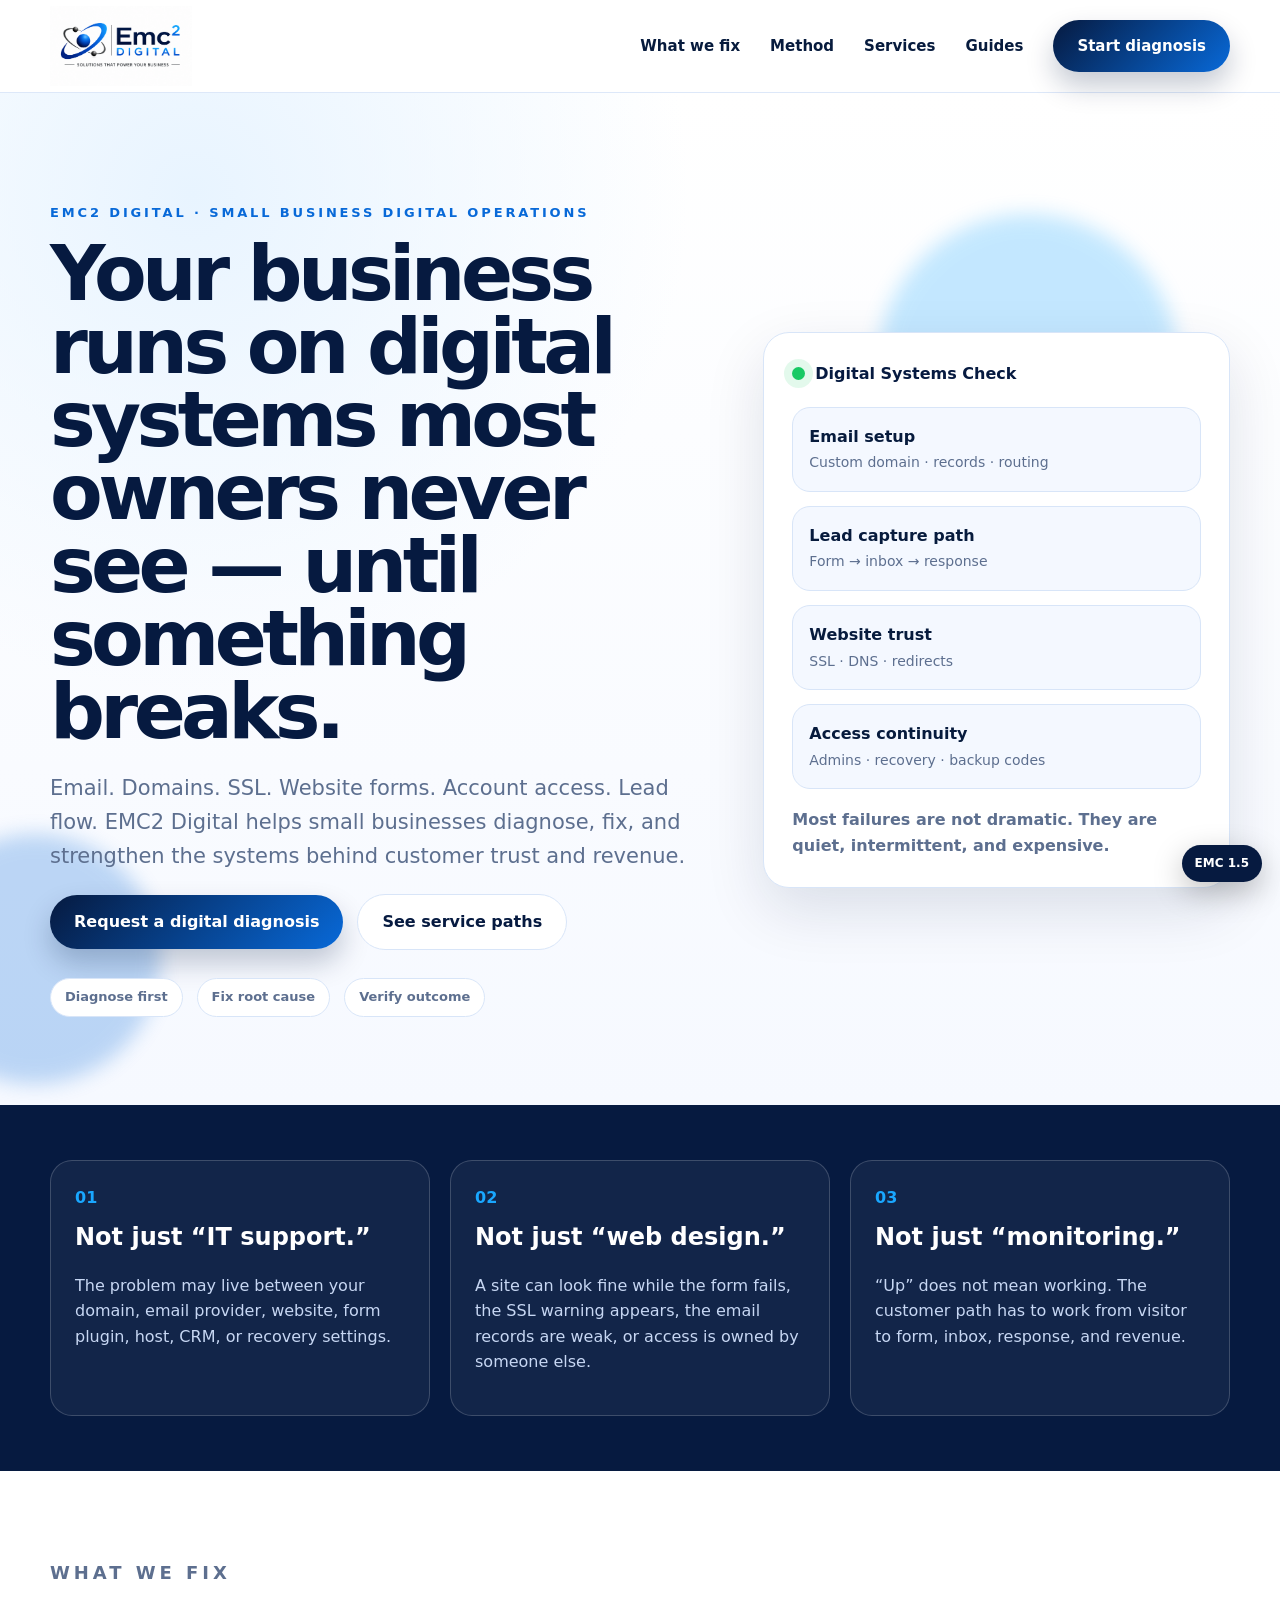
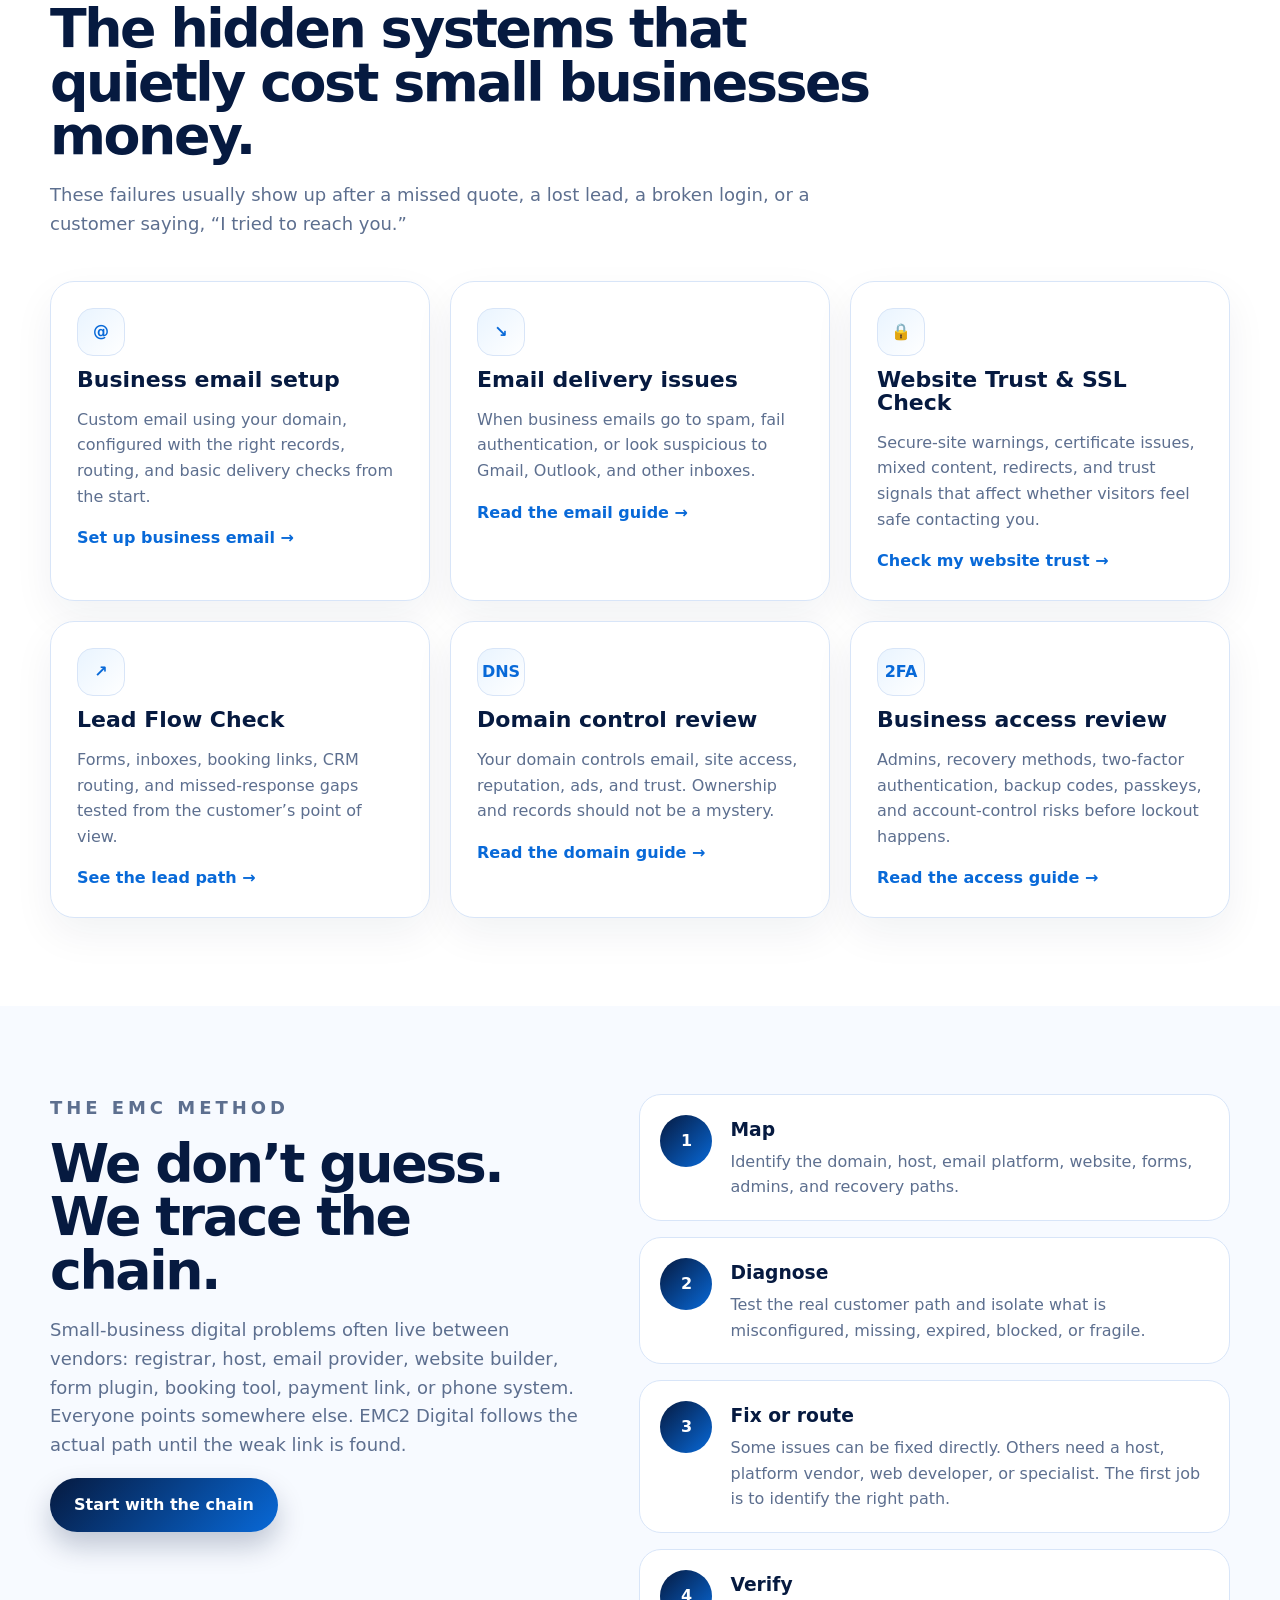
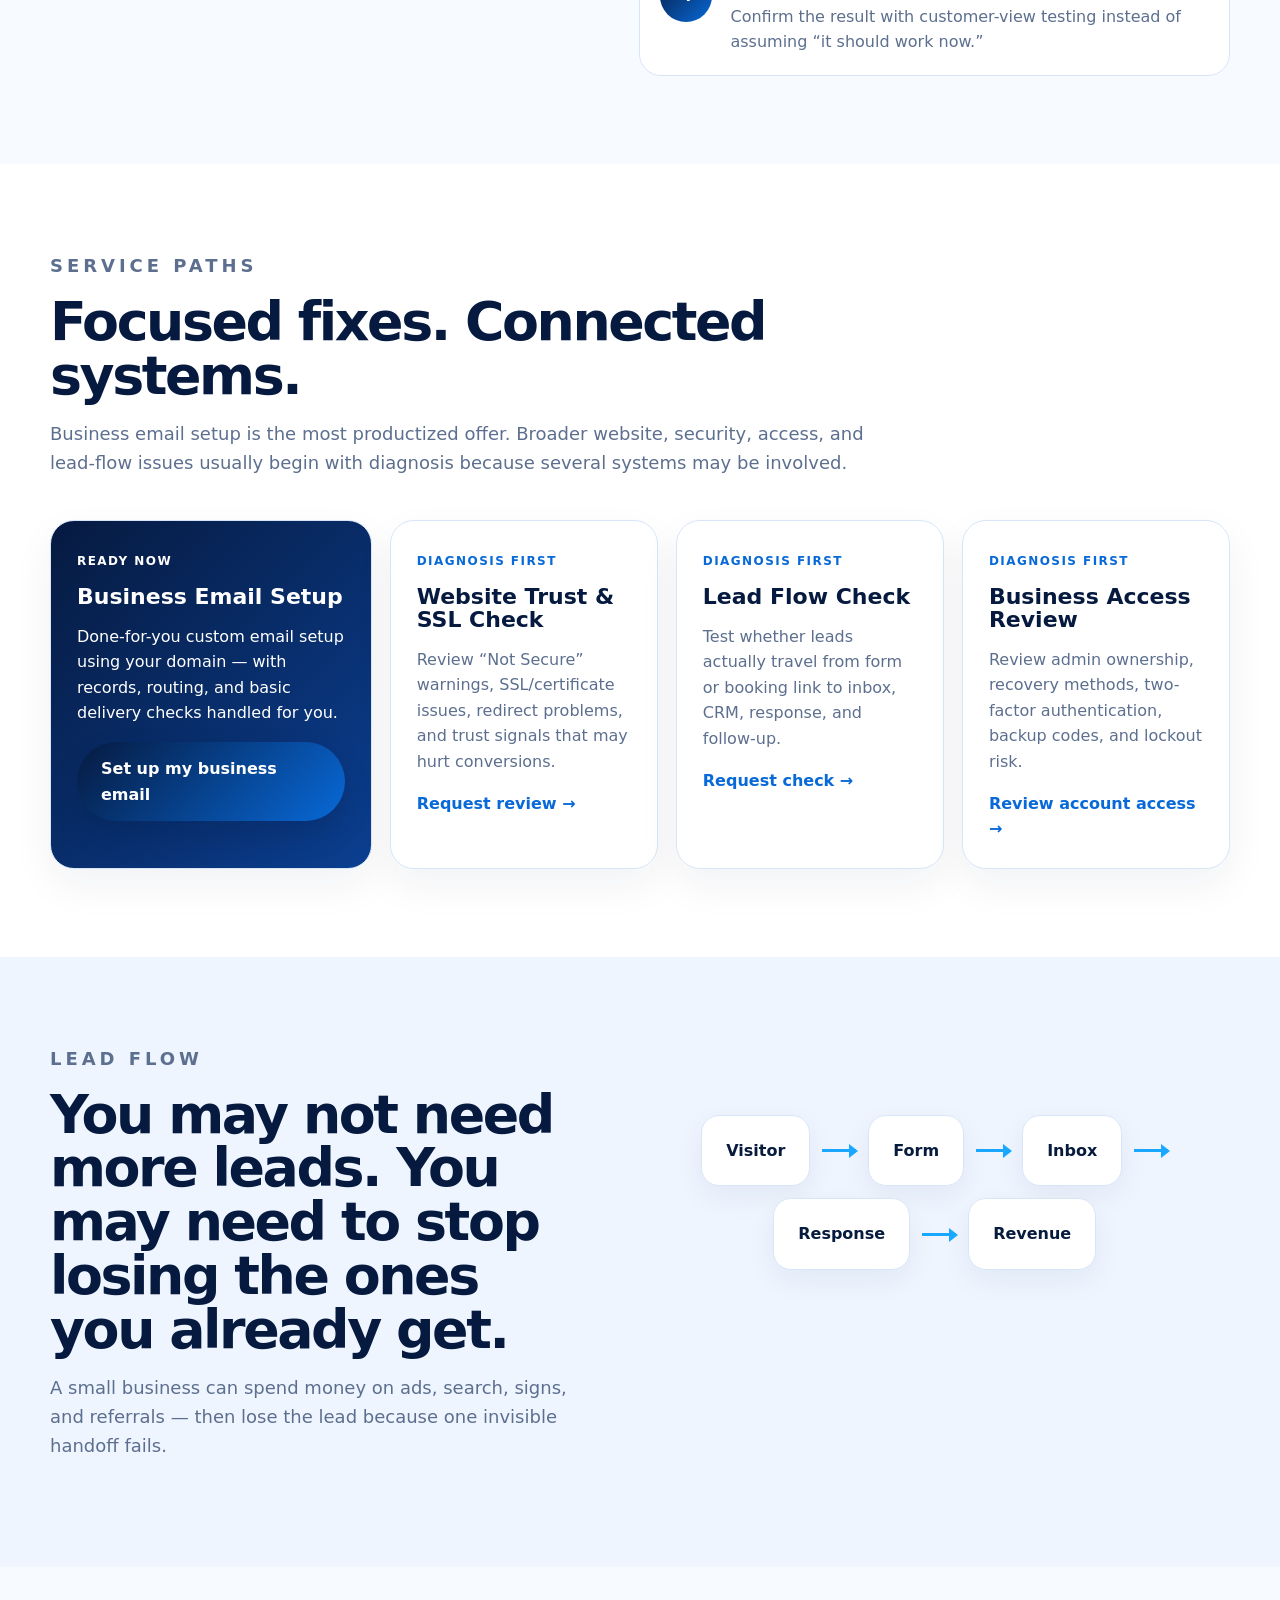
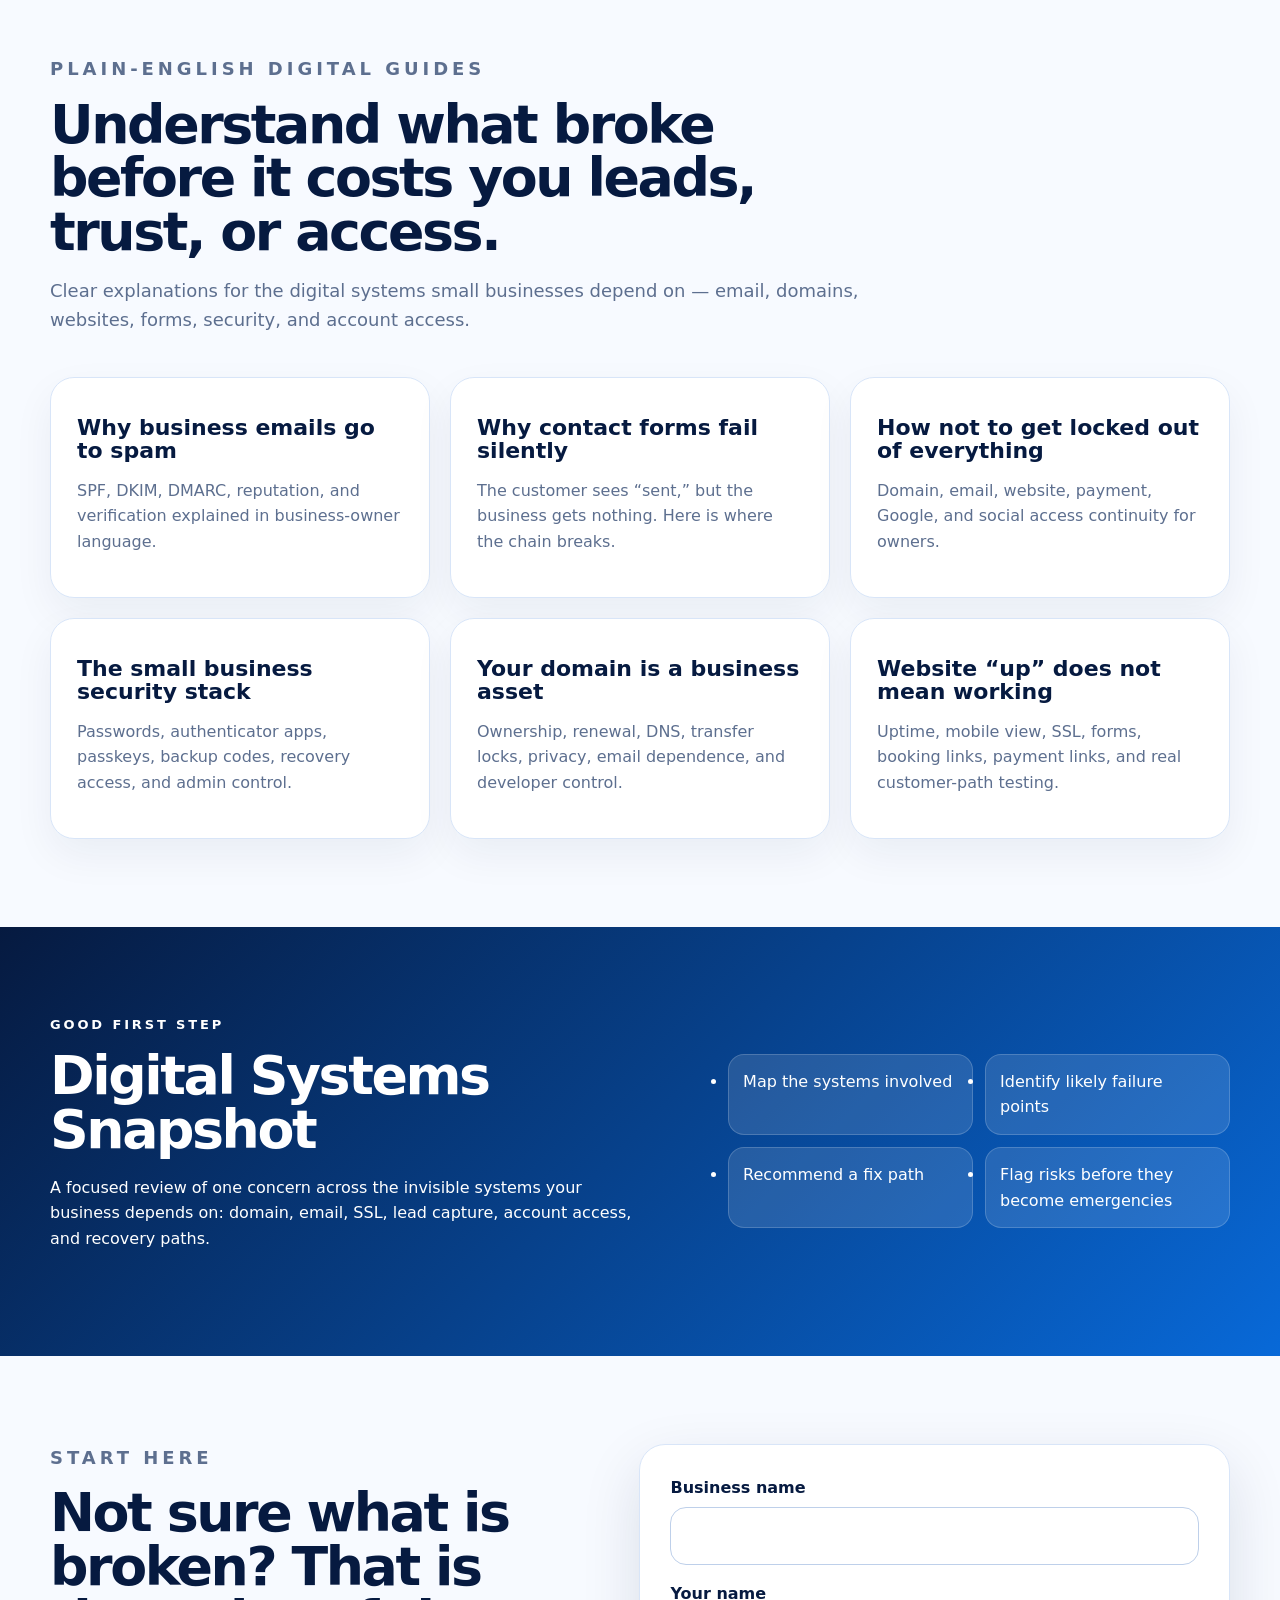
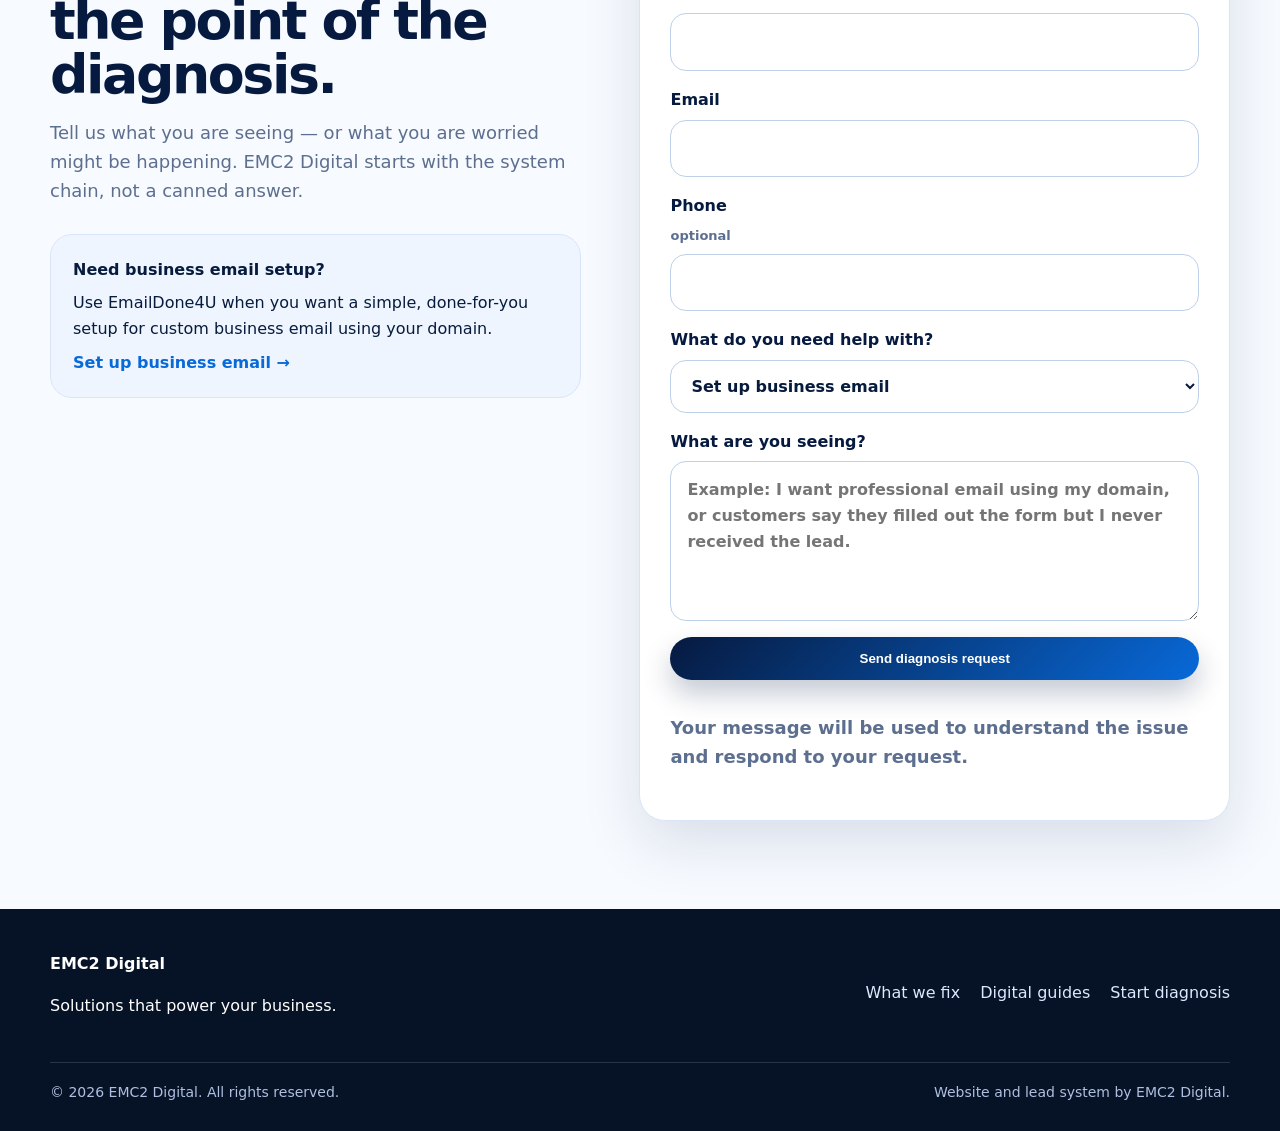
==== index.html @ 60a76bab "V1.5" ====
<!DOCTYPE html>
<html lang="en">
<head>
  <meta charset="UTF-8" />
  <meta name="viewport" content="width=device-width, initial-scale=1.0" />
  <title>EMC2 Digital | Small Business Digital Systems That Actually Work</title>
  <meta name="description" content="EMC2 Digital helps small businesses diagnose, fix, and strengthen digital systems behind email, domains, SSL, lead flow, account access, and website trust." />
  <meta name="theme-color" content="#061a40" />
  <meta property="og:title" content="EMC2 Digital | Small Business Digital Systems That Actually Work" />
  <meta property="og:description" content="EMC2 Digital helps small businesses diagnose, fix, and strengthen digital systems behind email, domains, SSL, lead flow, account access, and website trust." />
  <meta property="og:type" content="website" />
  <meta property="og:image" content="/assets/images/emc2digital-logo-tagline.png" />
  <link rel="icon" href="/assets/images/favicon.svg" type="image/svg+xml" />
  <link rel="preload" as="image" href="/assets/images/emc2digital-logo-tagline.png" />
  <link rel="stylesheet" href="/assets/css/styles.css?v=1.5" />
  
</head>
<body>
  <a class="skip-link" href="#main">Skip to content</a>
  
<header class="site-header" data-header>
  <div class="container nav-shell">
    <a class="brand" href="/index.html#top" aria-label="EMC2 Digital home"><img src="/assets/images/emc2digital-logo-tagline.png" alt="EMC2 Digital logo"></a>
    <button class="nav-toggle" type="button" aria-label="Open navigation" aria-expanded="false" data-nav-toggle><span></span><span></span><span></span></button>
    <nav class="site-nav" data-nav>
      <a href="/index.html#systems">What we fix</a>
      <a href="/index.html#method">Method</a>
      <a href="/index.html#services">Services</a>
      <a href="/index.html#guides">Guides</a>
      <a class="nav-cta" href="/index.html#contact">Start diagnosis</a>
    </nav>
  </div>
</header>
  <main id="main">
<section id="top" class="hero section">
  <div class="orb orb-one"></div><div class="orb orb-two"></div>
  <div class="container hero-grid">
    <div class="hero-copy reveal">
      <p class="eyebrow">EMC2 Digital · Small business digital operations</p>
      <h1>Your business runs on digital systems most owners never see — until something breaks.</h1>
      <p class="hero-sub">Email. Domains. SSL. Website forms. Account access. Lead flow. EMC2 Digital helps small businesses diagnose, fix, and strengthen the systems behind customer trust and revenue.</p>
      <div class="hero-actions">
        <a class="btn btn-primary" href="#contact">Request a digital diagnosis</a>
        <a class="btn btn-secondary" href="#services">See service paths</a>
      </div>
      <div class="trust-row" aria-label="Core operating principles"><span>Diagnose first</span><span>Fix root cause</span><span>Verify outcome</span></div>
    </div>
    <aside class="diagnostic-panel reveal delay-1" aria-label="Digital systems dashboard preview">
      <div class="panel-top"><span class="status-dot"></span><span>Digital Systems Check</span></div>
      <div class="signal-list">
        <div class="signal good"><strong>Email setup</strong><span>Custom domain · records · routing</span></div>
        <div class="signal warn"><strong>Lead capture path</strong><span>Form → inbox → response</span></div>
        <div class="signal good"><strong>Website trust</strong><span>SSL · DNS · redirects</span></div>
        <div class="signal danger"><strong>Access continuity</strong><span>Admins · recovery · backup codes</span></div>
      </div>
      <div class="panel-note">Most failures are not dramatic. They are quiet, intermittent, and expensive.</div>
    </aside>
  </div>
</section>

<section class="section problem-strip">
  <div class="container strip-grid">
    <div class="strip-card reveal"><span class="metric">01</span><h2>Not just “IT support.”</h2><p>The problem may live between your domain, email provider, website, form plugin, host, CRM, or recovery settings.</p></div>
    <div class="strip-card reveal delay-1"><span class="metric">02</span><h2>Not just “web design.”</h2><p>A site can look fine while the form fails, the SSL warning appears, the email records are weak, or access is owned by someone else.</p></div>
    <div class="strip-card reveal delay-2"><span class="metric">03</span><h2>Not just “monitoring.”</h2><p>“Up” does not mean working. The customer path has to work from visitor to form, inbox, response, and revenue.</p></div>
  </div>
</section>

<section id="systems" class="section systems">
  <div class="container">
    <div class="section-head reveal">
      <p class="eyebrow">What we fix</p>
      <h2>The hidden systems that quietly cost small businesses money.</h2>
      <p>These failures usually show up after a missed quote, a lost lead, a broken login, or a customer saying, “I tried to reach you.”</p>
    </div>
    <div class="card-grid">
      <article class="service-card reveal"><div class="icon-badge">@</div><h3>Business email setup</h3><p>Custom email using your domain, configured with the right records, routing, and basic delivery checks from the start.</p><a href="https://emaildone4u.com" target="_blank" rel="noopener">Set up business email →</a></article>
      <article class="service-card reveal delay-1"><div class="icon-badge">↘</div><h3>Email delivery issues</h3><p>When business emails go to spam, fail authentication, or look suspicious to Gmail, Outlook, and other inboxes.</p><a href="/guides/email-going-to-spam.html">Read the email guide →</a></article>
      <article class="service-card reveal delay-2"><div class="icon-badge">🔒</div><h3>Website Trust & SSL Check</h3><p>Secure-site warnings, certificate issues, mixed content, redirects, and trust signals that affect whether visitors feel safe contacting you.</p><a href="#contact">Check my website trust →</a></article>
      <article class="service-card reveal"><div class="icon-badge">↗</div><h3>Lead Flow Check</h3><p>Forms, inboxes, booking links, CRM routing, and missed-response gaps tested from the customer’s point of view.</p><a href="#lead-leak">See the lead path →</a></article>
      <article class="service-card reveal delay-1"><div class="icon-badge">DNS</div><h3>Domain control review</h3><p>Your domain controls email, site access, reputation, ads, and trust. Ownership and records should not be a mystery.</p><a href="/guides/domain-business-asset.html">Read the domain guide →</a></article>
      <article class="service-card reveal delay-2"><div class="icon-badge">2FA</div><h3>Business access review</h3><p>Admins, recovery methods, two-factor authentication, backup codes, passkeys, and account-control risks before lockout happens.</p><a href="/guides/not-get-locked-out.html">Read the access guide →</a></article>
    </div>
  </div>
</section>

<section id="method" class="section method">
  <div class="container method-grid">
    <div class="method-copy reveal"><p class="eyebrow">The EMC method</p><h2>We don’t guess. We trace the chain.</h2><p>Small-business digital problems often live between vendors: registrar, host, email provider, website builder, form plugin, booking tool, payment link, or phone system. Everyone points somewhere else. EMC2 Digital follows the actual path until the weak link is found.</p><a class="btn btn-primary" href="#contact">Start with the chain</a></div>
    <div class="steps reveal delay-1">
      <div class="step"><span>1</span><div><h3>Map</h3><p>Identify the domain, host, email platform, website, forms, admins, and recovery paths.</p></div></div>
      <div class="step"><span>2</span><div><h3>Diagnose</h3><p>Test the real customer path and isolate what is misconfigured, missing, expired, blocked, or fragile.</p></div></div>
      <div class="step"><span>3</span><div><h3>Fix or route</h3><p>Some issues can be fixed directly. Others need a host, platform vendor, web developer, or specialist. The first job is to identify the right path.</p></div></div>
      <div class="step"><span>4</span><div><h3>Verify</h3><p>Confirm the result with customer-view testing instead of assuming “it should work now.”</p></div></div>
    </div>
  </div>
</section>

<section id="services" class="section services">
  <div class="container">
    <div class="section-head reveal"><p class="eyebrow">Service paths</p><h2>Focused fixes. Connected systems.</h2><p>Business email setup is the most productized offer. Broader website, security, access, and lead-flow issues usually begin with diagnosis because several systems may be involved.</p></div>
    <div class="service-paths">
      <article class="path-card featured reveal"><span>Ready now</span><h3>Business Email Setup</h3><p>Done-for-you custom email setup using your domain — with records, routing, and basic delivery checks handled for you.</p><a class="btn btn-primary" href="https://emaildone4u.com" target="_blank" rel="noopener">Set up my business email</a></article>
      <article class="path-card reveal delay-1"><span>Diagnosis first</span><h3>Website Trust & SSL Check</h3><p>Review “Not Secure” warnings, SSL/certificate issues, redirect problems, and trust signals that may hurt conversions.</p><a href="#contact">Request review →</a></article>
      <article class="path-card reveal delay-2"><span>Diagnosis first</span><h3>Lead Flow Check</h3><p>Test whether leads actually travel from form or booking link to inbox, CRM, response, and follow-up.</p><a href="#contact">Request check →</a></article>
      <article class="path-card reveal"><span>Diagnosis first</span><h3>Business Access Review</h3><p>Review admin ownership, recovery methods, two-factor authentication, backup codes, and lockout risk.</p><a href="#contact">Review account access →</a></article>
    </div>
  </div>
</section>

<section id="lead-leak" class="section lead-leak">
  <div class="container leak-grid">
    <div class="reveal"><p class="eyebrow">Lead flow</p><h2>You may not need more leads. You may need to stop losing the ones you already get.</h2><p>A small business can spend money on ads, search, signs, and referrals — then lose the lead because one invisible handoff fails.</p></div>
    <div class="flow reveal delay-1" aria-label="Lead flow chain"><div>Visitor</div><span></span><div>Form</div><span></span><div>Inbox</div><span></span><div>Response</div><span></span><div>Revenue</div></div>
  </div>
</section>

<section id="guides" class="section guides">
  <div class="container">
    <div class="section-head reveal"><p class="eyebrow">Plain-English digital guides</p><h2>Understand what broke before it costs you leads, trust, or access.</h2><p>Clear explanations for the digital systems small businesses depend on — email, domains, websites, forms, security, and account access.</p></div>
    <div class="topic-grid">
      <a class="topic reveal" href="/guides/email-going-to-spam.html"><h3>Why business emails go to spam</h3><p>SPF, DKIM, DMARC, reputation, and verification explained in business-owner language.</p></a>
      <a class="topic reveal" href="/guides/contact-forms-fail-silently.html"><h3>Why contact forms fail silently</h3><p>The customer sees “sent,” but the business gets nothing. Here is where the chain breaks.</p></a>
      <a class="topic reveal" href="/guides/not-get-locked-out.html"><h3>How not to get locked out of everything</h3><p>Domain, email, website, payment, Google, and social access continuity for owners.</p></a>
      <a class="topic reveal" href="/guides/security-stack.html"><h3>The small business security stack</h3><p>Passwords, authenticator apps, passkeys, backup codes, recovery access, and admin control.</p></a>
      <a class="topic reveal" href="/guides/domain-business-asset.html"><h3>Your domain is a business asset</h3><p>Ownership, renewal, DNS, transfer locks, privacy, email dependence, and developer control.</p></a>
      <a class="topic reveal" href="/guides/website-up-not-working.html"><h3>Website “up” does not mean working</h3><p>Uptime, mobile view, SSL, forms, booking links, payment links, and real customer-path testing.</p></a>
    </div>
  </div>
</section>

<section class="section offer-band">
  <div class="container offer reveal">
    <div><p class="eyebrow">Good first step</p><h2>Digital Systems Snapshot</h2><p>A focused review of one concern across the invisible systems your business depends on: domain, email, SSL, lead capture, account access, and recovery paths.</p></div>
    <ul><li>Map the systems involved</li><li>Identify likely failure points</li><li>Recommend a fix path</li><li>Flag risks before they become emergencies</li></ul>
  </div>
</section>

<section id="contact" class="section contact">
  <div class="container contact-grid">
    <div class="reveal"><p class="eyebrow">Start here</p><h2>Not sure what is broken? That is the point of the diagnosis.</h2><p>Tell us what you are seeing — or what you are worried might be happening. EMC2 Digital starts with the system chain, not a canned answer.</p><div class="contact-note"><strong>Need business email setup?</strong><span>Use EmailDone4U when you want a simple, done-for-you setup for custom business email using your domain.</span><a href="https://emaildone4u.com" target="_blank" rel="noopener">Set up business email →</a></div></div>
    <form name="emc2digital-diagnosis" method="POST" data-netlify="true" netlify-honeypot="company-url" action="/thank-you.html" class="lead-form reveal delay-1">
      <input type="hidden" name="form-name" value="emc2digital-diagnosis" />
      <p class="hidden"><label>Don’t fill this out: <input name="company-url" /></label></p>
      <label>Business name<input name="business_name" autocomplete="organization" /></label>
      <label>Your name<input name="name" autocomplete="name" required /></label>
      <label>Email<input type="email" name="email" autocomplete="email" required /></label>
      <label>Phone <span class="optional">optional</span><input type="tel" name="phone" autocomplete="tel" /></label>
      <label>What do you need help with?
        <select name="issue_type">
          <option>Set up business email</option>
          <option>Fix email delivery or spam issues</option>
          <option>Website trust / SSL warning</option>
          <option>Contact form or lost lead issue</option>
          <option>Account access / lockout concern</option>
          <option>Not sure — please diagnose</option>
        </select>
      </label>
      <label>What are you seeing?<textarea name="message" rows="5" placeholder="Example: I want professional email using my domain, or customers say they filled out the form but I never received the lead."></textarea></label>
      <button class="btn btn-primary" type="submit">Send diagnosis request</button>
      <p class="form-foot">Your message will be used to understand the issue and respond to your request.</p>
    </form>
  </div>
</section>
</main>
  
<footer class="site-footer">
  <div class="container footer-grid">
    <div>
      <strong>EMC2 Digital</strong>
      <p>Solutions that power your business.</p>
    </div>
    <div class="footer-links">
      <a href="/index.html#systems">What we fix</a>
      <a href="/index.html#guides">Digital guides</a>
      <a href="/index.html#contact">Start diagnosis</a>
    </div>
  </div>
  <div class="footer-bottom container">
    <span>© 2026 EMC2 Digital. All rights reserved.</span>
    <span>Website and lead system by EMC2 Digital.</span>
  </div>
</footer>
<div class="version-badge" aria-label="Page version">EMC 1.5</div>
<script src="/assets/js/main.js?v=1.5"></script>
</body>
</html>
---- assets/css/styles.css ----
:root{--navy:#061a40;--blue:#0869d8;--cyan:#19a7ff;--ink:#071b3d;--muted:#5d6f8f;--soft:#f4f8ff;--line:#d8e5f8;--white:#fff;--shadow:0 22px 60px rgba(6,26,64,.12);--radius:26px;--max:1180px}*{box-sizing:border-box}html{scroll-behavior:smooth}body{margin:0;font-family:Inter,ui-sans-serif,system-ui,-apple-system,BlinkMacSystemFont,"Segoe UI",sans-serif;color:var(--ink);background:#fff;line-height:1.6}.skip-link{position:absolute;left:-999px;top:8px;background:#fff;padding:10px;z-index:999}.skip-link:focus{left:8px}.container{width:min(var(--max),calc(100% - 42px));margin:0 auto}.narrow{max-width:840px}.section{padding:88px 0}.site-header{position:sticky;top:0;z-index:50;background:rgba(255,255,255,.88);backdrop-filter:blur(18px);border-bottom:1px solid rgba(216,229,248,.86)}.nav-shell{height:92px;display:flex;align-items:center;justify-content:space-between}.brand img{height:80px;width:auto;display:block}.site-nav{display:flex;gap:30px;align-items:center;font-weight:800}.site-nav a{text-decoration:none;color:var(--ink);font-size:15px}.site-nav a:hover{color:var(--blue)}.nav-cta,.btn{display:inline-flex;align-items:center;justify-content:center;border-radius:999px;padding:14px 24px;font-weight:900;text-decoration:none;border:0;cursor:pointer}.nav-cta,.btn-primary{background:linear-gradient(135deg,var(--navy),var(--blue));color:#fff!important;box-shadow:0 14px 28px rgba(6,26,64,.23)}.btn-secondary{background:#fff;color:var(--navy);border:1px solid var(--line)}.nav-toggle{display:none;background:transparent;border:0}.nav-toggle span{display:block;width:26px;height:3px;background:var(--navy);margin:5px 0;border-radius:999px}.hero{position:relative;overflow:hidden;background:radial-gradient(circle at 15% 10%,#e8f4ff 0,transparent 35%),linear-gradient(180deg,#fff 0,#f6f9ff 100%);padding-top:110px}.hero-grid{display:grid;grid-template-columns:1.05fr .75fr;gap:60px;align-items:center}.eyebrow{letter-spacing:.22em;text-transform:uppercase;color:var(--blue);font-weight:900;font-size:13px;margin:0 0 14px}.hero h1,.article-hero h1{font-size:clamp(43px,6vw,78px);line-height:.95;letter-spacing:-.06em;margin:0 0 24px;color:var(--navy)}.hero-sub{font-size:21px;color:var(--muted);max-width:760px}.hero-actions,.trust-row{display:flex;gap:14px;flex-wrap:wrap;align-items:center}.trust-row{margin-top:28px}.trust-row span{border:1px solid var(--line);background:#fff;border-radius:999px;padding:8px 14px;color:var(--muted);font-weight:800;font-size:13px}.diagnostic-panel{background:#fff;border:1px solid var(--line);border-radius:var(--radius);padding:28px;box-shadow:var(--shadow)}.panel-top{display:flex;gap:10px;align-items:center;font-weight:900;color:var(--navy);margin-bottom:20px}.status-dot{width:13px;height:13px;border-radius:50%;background:#18c964;box-shadow:0 0 0 8px rgba(24,201,100,.12)}.signal-list{display:grid;gap:14px}.signal{border:1px solid var(--line);border-radius:18px;padding:16px;background:var(--soft)}.signal strong{display:block}.signal span{color:var(--muted);font-size:14px}.panel-note{margin-top:18px;color:var(--muted);font-weight:700}.problem-strip{padding:55px 0;background:var(--navy);color:#fff}.strip-grid{display:grid;grid-template-columns:repeat(3,1fr);gap:20px}.strip-card{padding:24px;border:1px solid rgba(255,255,255,.18);border-radius:22px;background:rgba(255,255,255,.05)}.strip-card h2{margin:8px 0;font-size:24px}.strip-card p{color:#c7d7f3}.metric{color:var(--cyan);font-weight:900}.section-head{max-width:820px;margin-bottom:42px}.section-head h2,.method h2,.lead-leak h2,.offer h2,.contact h2,.article-section h2,.article-cta h2{font-size:clamp(34px,4.2vw,58px);line-height:1;letter-spacing:-.045em;color:var(--navy);margin:0 0 18px}.section-head p,.method-copy p,.lead-leak p,.contact p,.article-section p,.article-section li{font-size:18px;color:var(--muted)}.card-grid,.topic-grid{display:grid;grid-template-columns:repeat(3,1fr);gap:20px}.service-card,.topic,.path-card{display:block;text-decoration:none;color:var(--ink);background:#fff;border:1px solid var(--line);border-radius:24px;padding:26px;box-shadow:0 16px 42px rgba(6,26,64,.06);transition:transform .18s ease,box-shadow .18s ease,border-color .18s ease}.service-card:hover,.topic:hover,.path-card:hover{transform:translateY(-4px);box-shadow:var(--shadow);border-color:#9cc9ff}.service-card h3,.topic h3,.path-card h3{font-size:22px;line-height:1.05;color:var(--navy);margin:12px 0}.service-card p,.topic p,.path-card p{color:var(--muted)}.service-card a,.path-card a,.contact-note a{font-weight:900;color:var(--blue);text-decoration:none}.icon-badge{width:48px;height:48px;border-radius:16px;display:grid;place-items:center;background:linear-gradient(135deg,#e9f4ff,#fff);color:var(--blue);font-weight:900;border:1px solid var(--line)}.method,.guides,.contact{background:#f7faff}.method-grid,.contact-grid,.leak-grid{display:grid;grid-template-columns:.9fr 1fr;gap:58px;align-items:start}.steps{display:grid;gap:16px}.step{display:grid;grid-template-columns:52px 1fr;gap:18px;padding:20px;border:1px solid var(--line);border-radius:22px;background:#fff}.step span{width:52px;height:52px;border-radius:50%;display:grid;place-items:center;background:linear-gradient(135deg,var(--navy),var(--blue));color:#fff;font-weight:900}.step h3{margin:0;color:var(--navy)}.step p{margin:.25rem 0 0;color:var(--muted)}.service-paths{display:grid;grid-template-columns:1.2fr 1fr 1fr 1fr;gap:18px}.path-card span{display:inline-block;color:var(--blue);font-weight:900;letter-spacing:.12em;text-transform:uppercase;font-size:12px}.path-card.featured{background:linear-gradient(135deg,var(--navy),#0b3f91);color:#fff}.path-card.featured h3,.path-card.featured p,.path-card.featured span{color:#fff}.lead-leak{background:#eef5ff}.flow{display:flex;align-items:center;justify-content:center;gap:12px;flex-wrap:wrap;padding-top:70px}.flow div{background:#fff;border:1px solid var(--line);border-radius:18px;padding:22px 24px;font-weight:900;box-shadow:0 10px 30px rgba(6,26,64,.06)}.flow span{width:34px;height:3px;background:var(--cyan);position:relative}.flow span:after{content:"";position:absolute;right:-2px;top:-5px;border-left:9px solid var(--cyan);border-top:7px solid transparent;border-bottom:7px solid transparent}.offer-band{background:linear-gradient(135deg,var(--navy),var(--blue));color:#fff}.offer{display:grid;grid-template-columns:1fr .9fr;gap:36px;align-items:center}.offer h2,.offer p,.offer .eyebrow{color:#fff}.offer ul{margin:0;display:grid;grid-template-columns:repeat(2,1fr);gap:12px}.offer li{background:rgba(255,255,255,.12);border:1px solid rgba(255,255,255,.18);padding:14px;border-radius:16px}.contact-note{margin-top:28px;padding:22px;border-radius:22px;background:#eef5ff;border:1px solid var(--line);display:grid;gap:8px}.lead-form{background:#fff;border:1px solid var(--line);border-radius:26px;padding:30px;box-shadow:var(--shadow);display:grid;gap:16px}.lead-form label{display:grid;gap:7px;font-weight:900;color:var(--navy)}.lead-form input,.lead-form select,.lead-form textarea{width:100%;border:1px solid #bed0ea;border-radius:16px;padding:15px 16px;font:inherit;color:var(--ink);background:#fff}.lead-form textarea{resize:vertical}.optional,.form-foot{color:var(--muted);font-weight:600;font-size:13px}.hidden{display:none}.article-hero{background:linear-gradient(180deg,#fff,#f7faff);padding-bottom:54px}.article{padding-top:40px}.article-section{border-bottom:1px solid var(--line);padding:28px 0}.article-section h2{font-size:34px}.article-section p{margin:0 0 16px}.article-cta{margin:42px 0 10px;background:var(--navy);color:#fff;border-radius:26px;padding:34px}.article-cta h2,.article-cta p{color:#fff}.site-footer{background:#061225;color:#fff;padding:42px 0 28px}.footer-grid,.footer-bottom{display:flex;justify-content:space-between;gap:24px;align-items:center}.footer-links{display:flex;gap:20px;flex-wrap:wrap}.footer-links a{color:#dbe8ff;text-decoration:none}.footer-bottom{border-top:1px solid rgba(255,255,255,.14);margin-top:28px;padding-top:18px;color:#aebfe0;font-size:14px}.version-badge{position:fixed;right:18px;bottom:18px;z-index:60;background:var(--navy);color:#fff;border-radius:999px;padding:9px 13px;font-size:12px;font-weight:900;box-shadow:0 10px 30px rgba(0,0,0,.25)}.orb{position:absolute;border-radius:50%;filter:blur(10px);opacity:.25}.orb-one{width:300px;height:300px;background:var(--cyan);right:8%;top:12%}.orb-two{width:250px;height:250px;background:var(--blue);left:-90px;bottom:2%}.reveal{opacity:0;transform:translateY(18px);animation:rise .7s ease forwards}.delay-1{animation-delay:.12s}.delay-2{animation-delay:.22s}@keyframes rise{to{opacity:1;transform:none}}@media(max-width:930px){.nav-toggle{display:block}.site-nav{display:none;position:absolute;top:92px;left:21px;right:21px;background:#fff;border:1px solid var(--line);border-radius:20px;padding:18px;box-shadow:var(--shadow);flex-direction:column;align-items:stretch}.site-nav.open{display:flex}.hero-grid,.method-grid,.contact-grid,.leak-grid,.offer{grid-template-columns:1fr}.strip-grid,.card-grid,.topic-grid,.service-paths{grid-template-columns:1fr}.flow{justify-content:flex-start;padding-top:20px}.offer ul{grid-template-columns:1fr}.footer-grid,.footer-bottom{flex-direction:column;align-items:flex-start}.brand img{height:67px}.hero h1,.article-hero h1{font-size:44px}.section{padding:64px 0}}@media(max-width:560px){.container{width:min(100% - 28px,var(--max))}.hero-actions{align-items:stretch}.btn{width:100%}.flow span{display:none}.flow div{width:100%}}
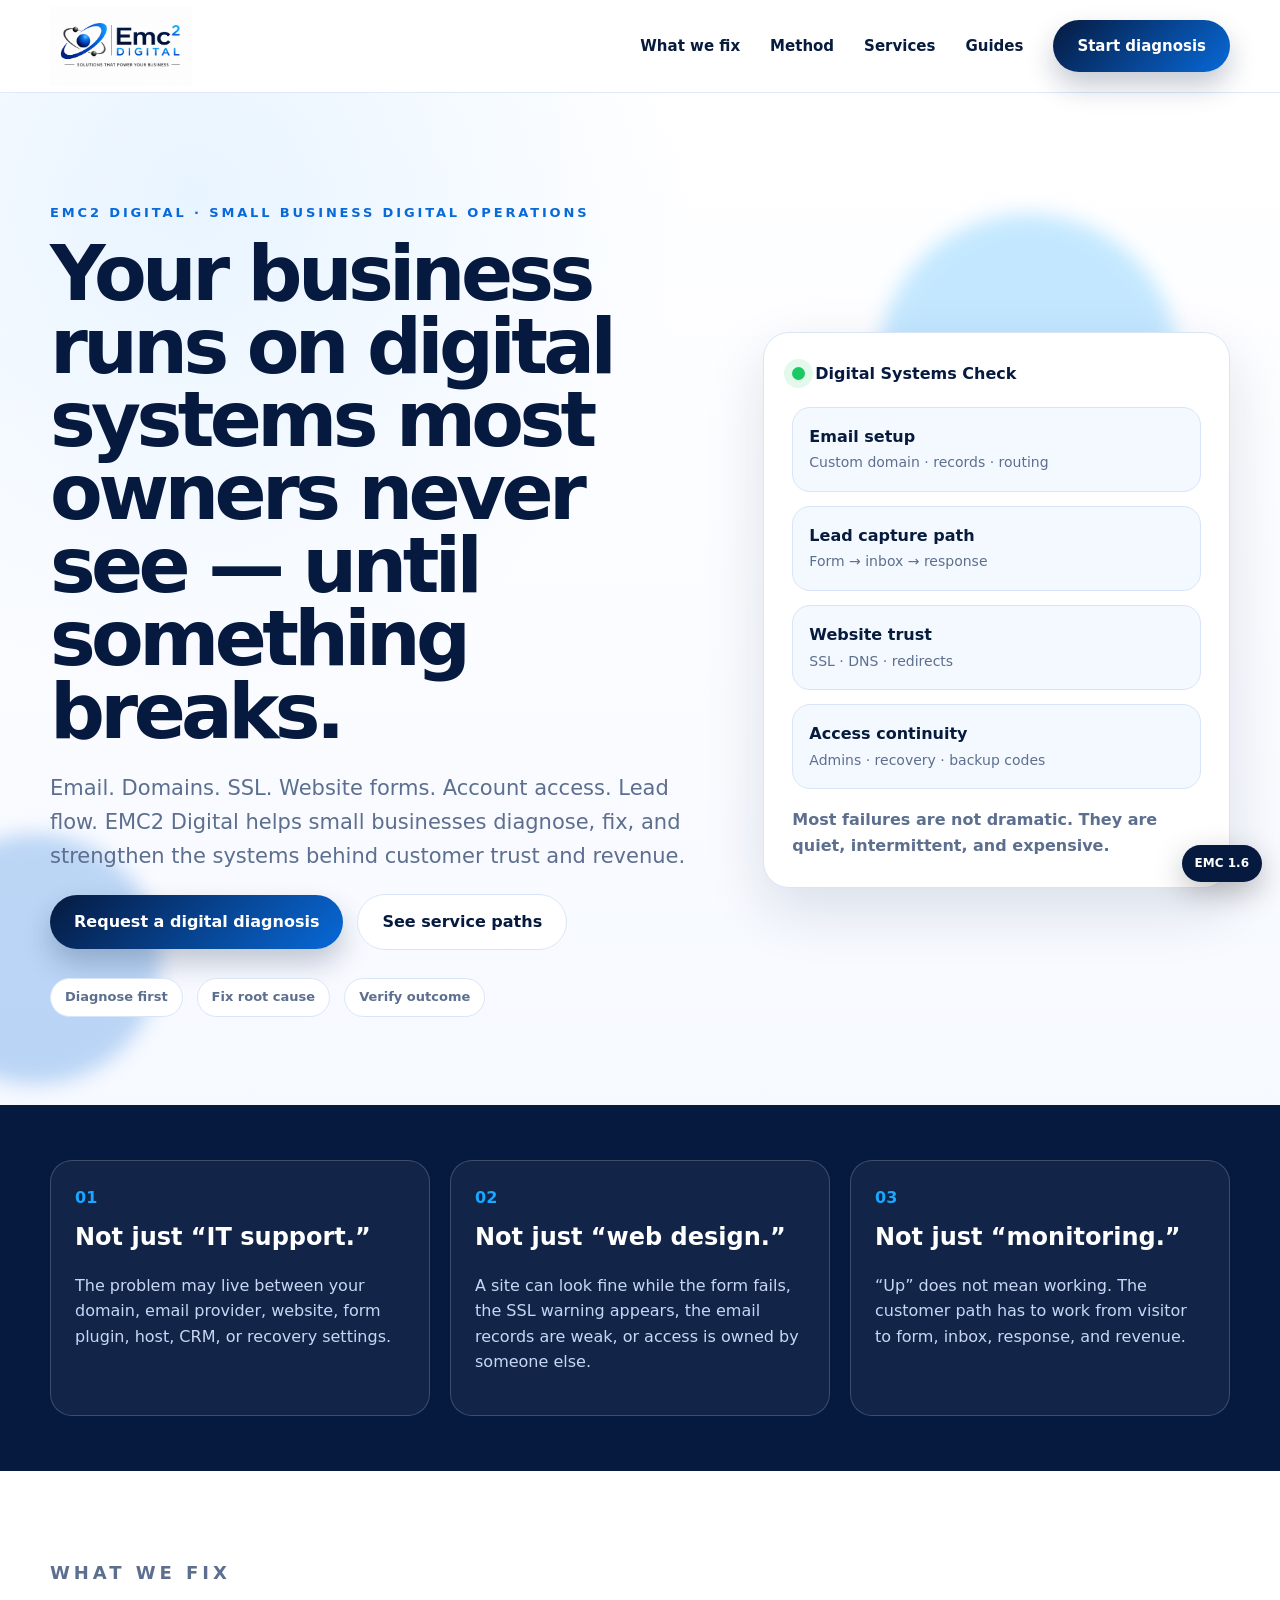
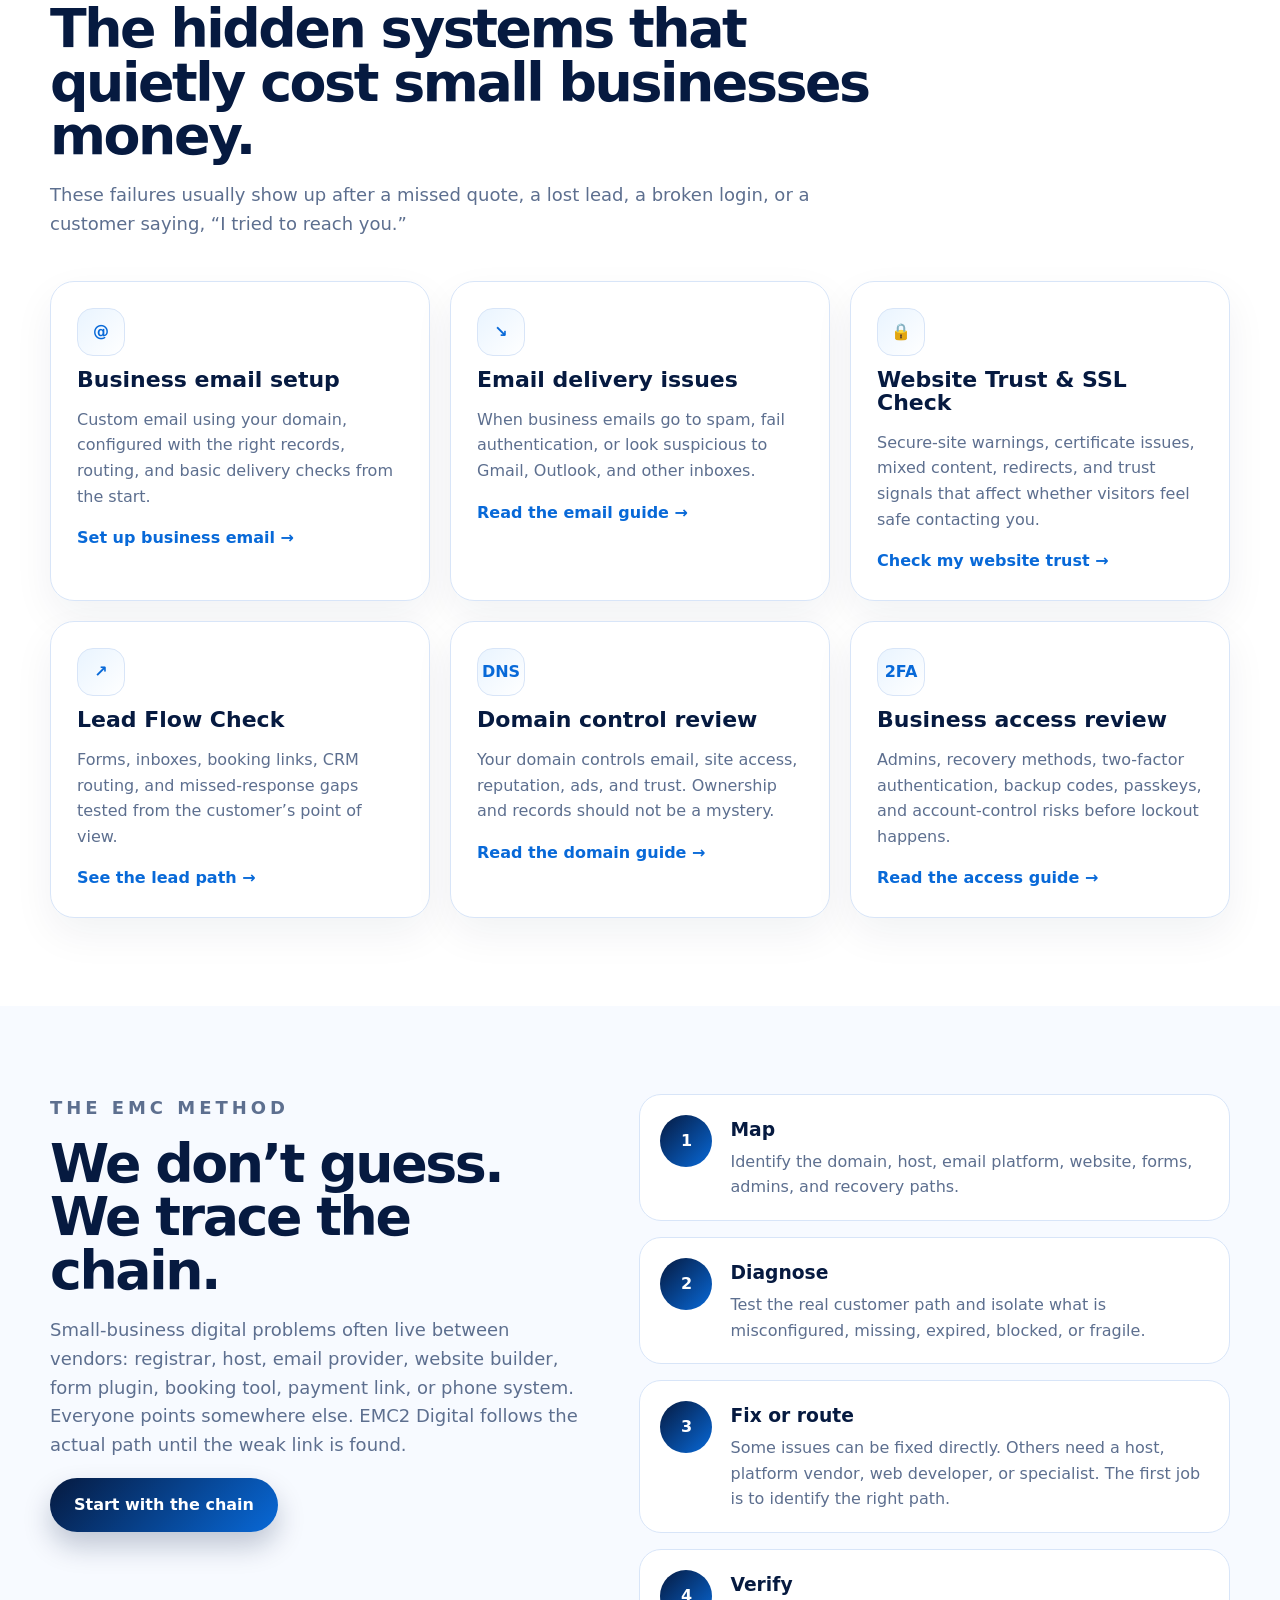
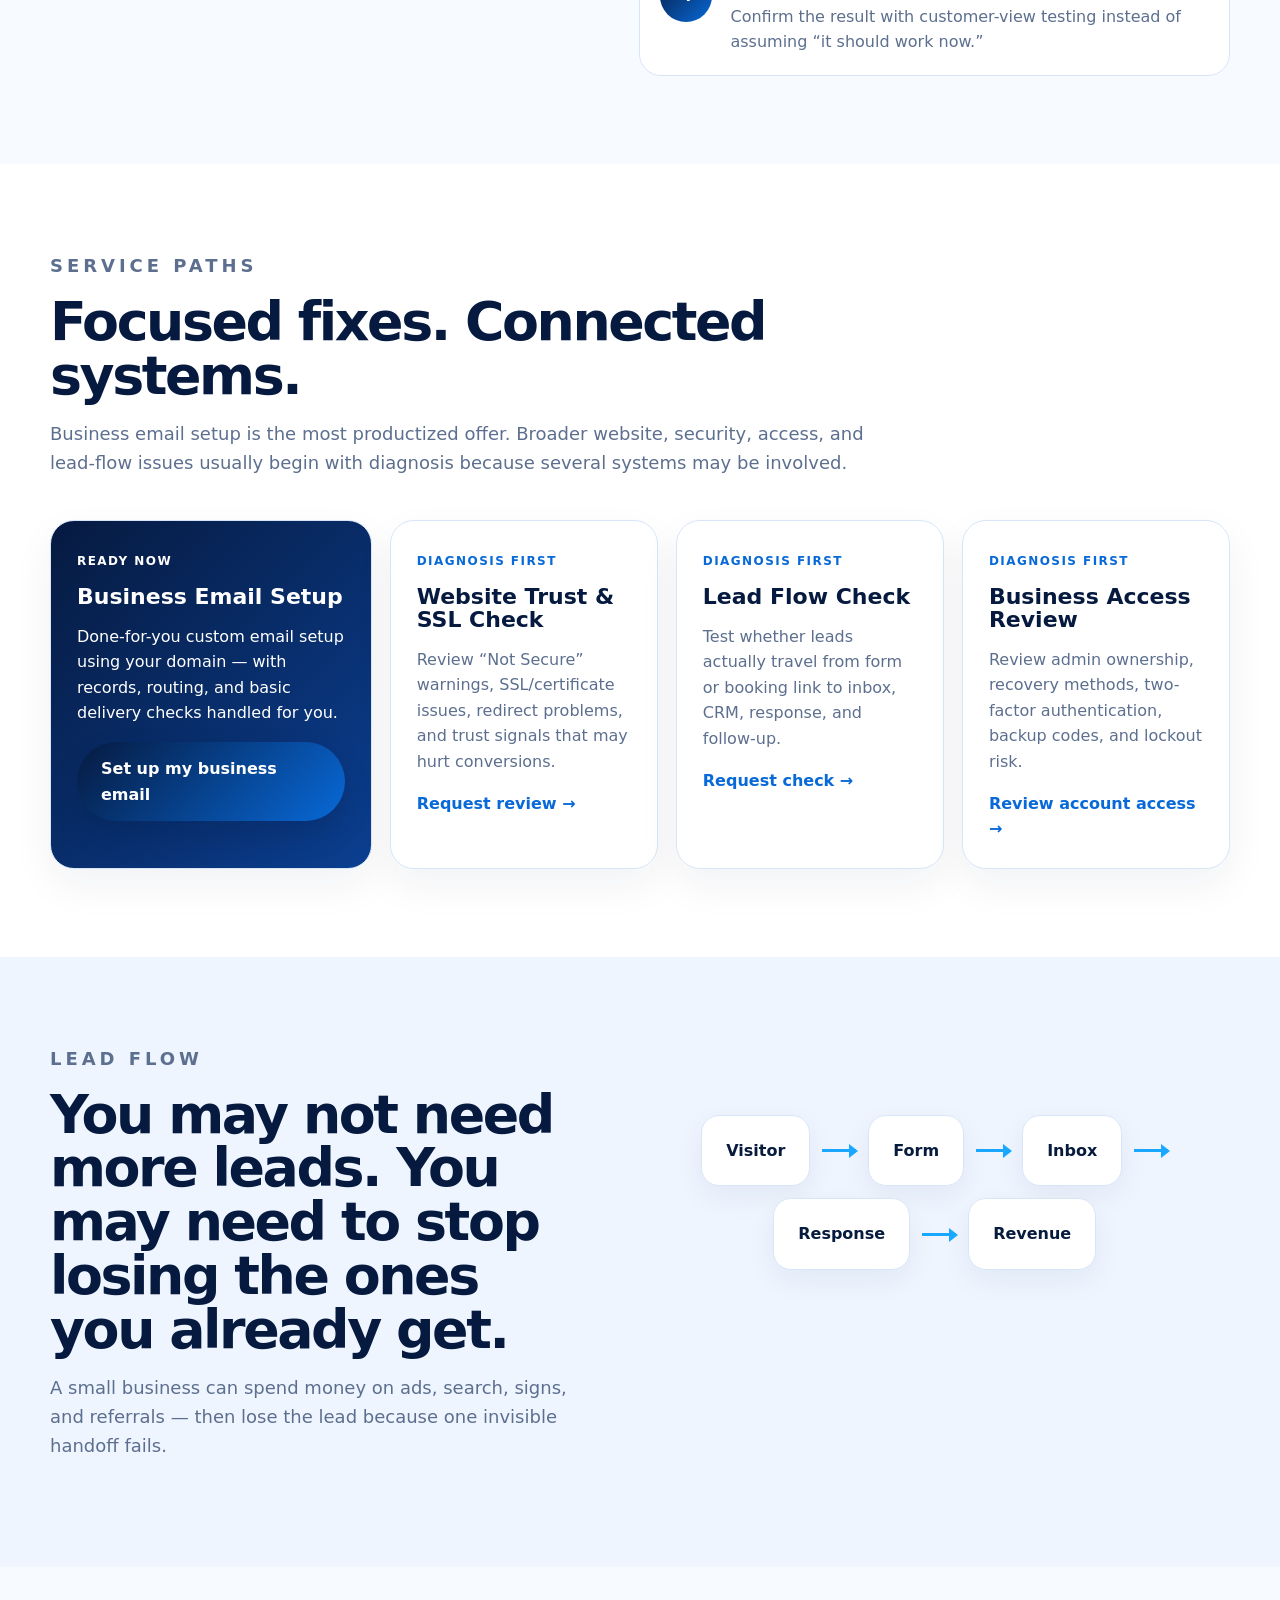
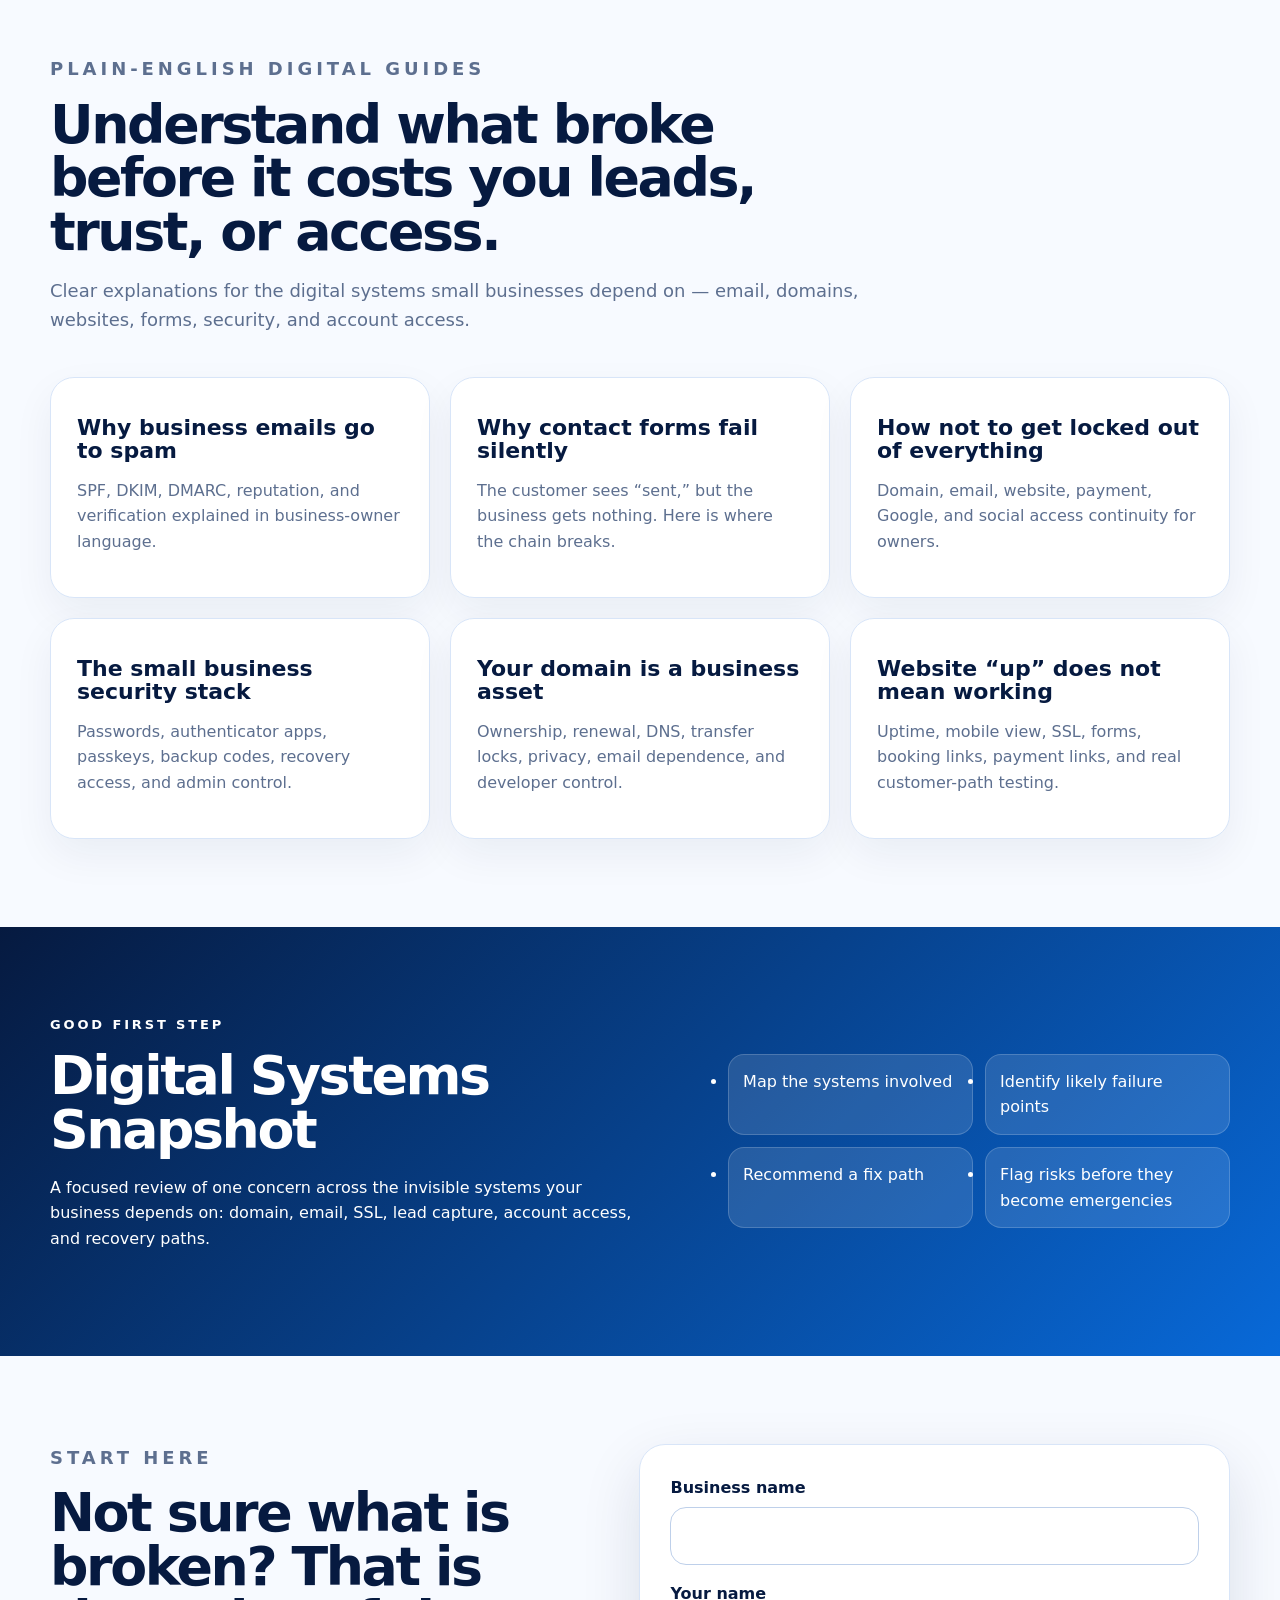
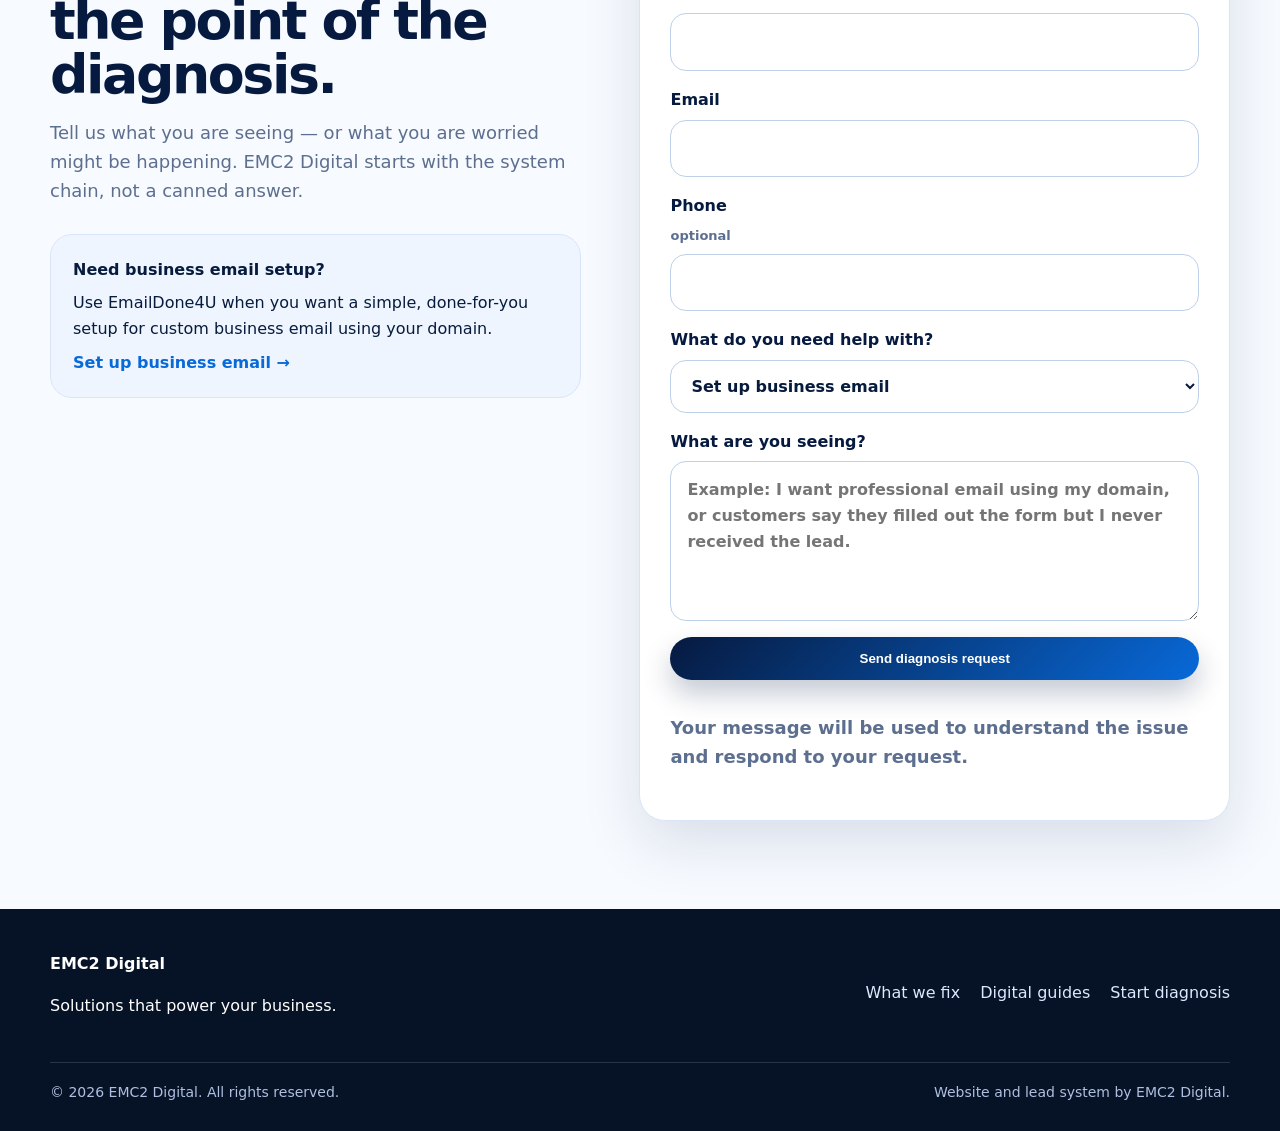
==== commit 334bfc37: "V 1.6" ====
--- a/index.html
+++ b/index.html
@@ -12,7 +12,7 @@
   <meta property="og:image" content="/assets/images/emc2digital-logo-tagline.png" />
   <link rel="icon" href="/assets/images/favicon.svg" type="image/svg+xml" />
   <link rel="preload" as="image" href="/assets/images/emc2digital-logo-tagline.png" />
-  <link rel="stylesheet" href="/assets/css/styles.css?v=1.5" />
+  <link rel="stylesheet" href="/assets/css/styles.css?v=1.6" />
   
 </head>
 <body>
@@ -20,7 +20,7 @@
   
 <header class="site-header" data-header>
   <div class="container nav-shell">
-    <a class="brand" href="/index.html#top" aria-label="EMC2 Digital home"><img src="/assets/images/emc2digital-logo-tagline.png" alt="EMC2 Digital logo"></a>
+    <a class="brand" href="/index.html#top" aria-label="EMC2 Digital home"><picture><source media="(max-width: 640px)" srcset="/assets/images/emc2digital-logo-notagline.png"><img src="/assets/images/emc2digital-logo-tagline.png" alt="EMC2 Digital logo"></picture></a>
     <button class="nav-toggle" type="button" aria-label="Open navigation" aria-expanded="false" data-nav-toggle><span></span><span></span><span></span></button>
     <nav class="site-nav" data-nav>
       <a href="/index.html#systems">What we fix</a>
@@ -181,7 +181,7 @@
     <span>Website and lead system by EMC2 Digital.</span>
   </div>
 </footer>
-<div class="version-badge" aria-label="Page version">EMC 1.5</div>
-<script src="/assets/js/main.js?v=1.5"></script>
+<div class="version-badge" aria-label="Page version">EMC 1.6</div>
+<script src="/assets/js/main.js?v=1.6"></script>
 </body>
 </html>
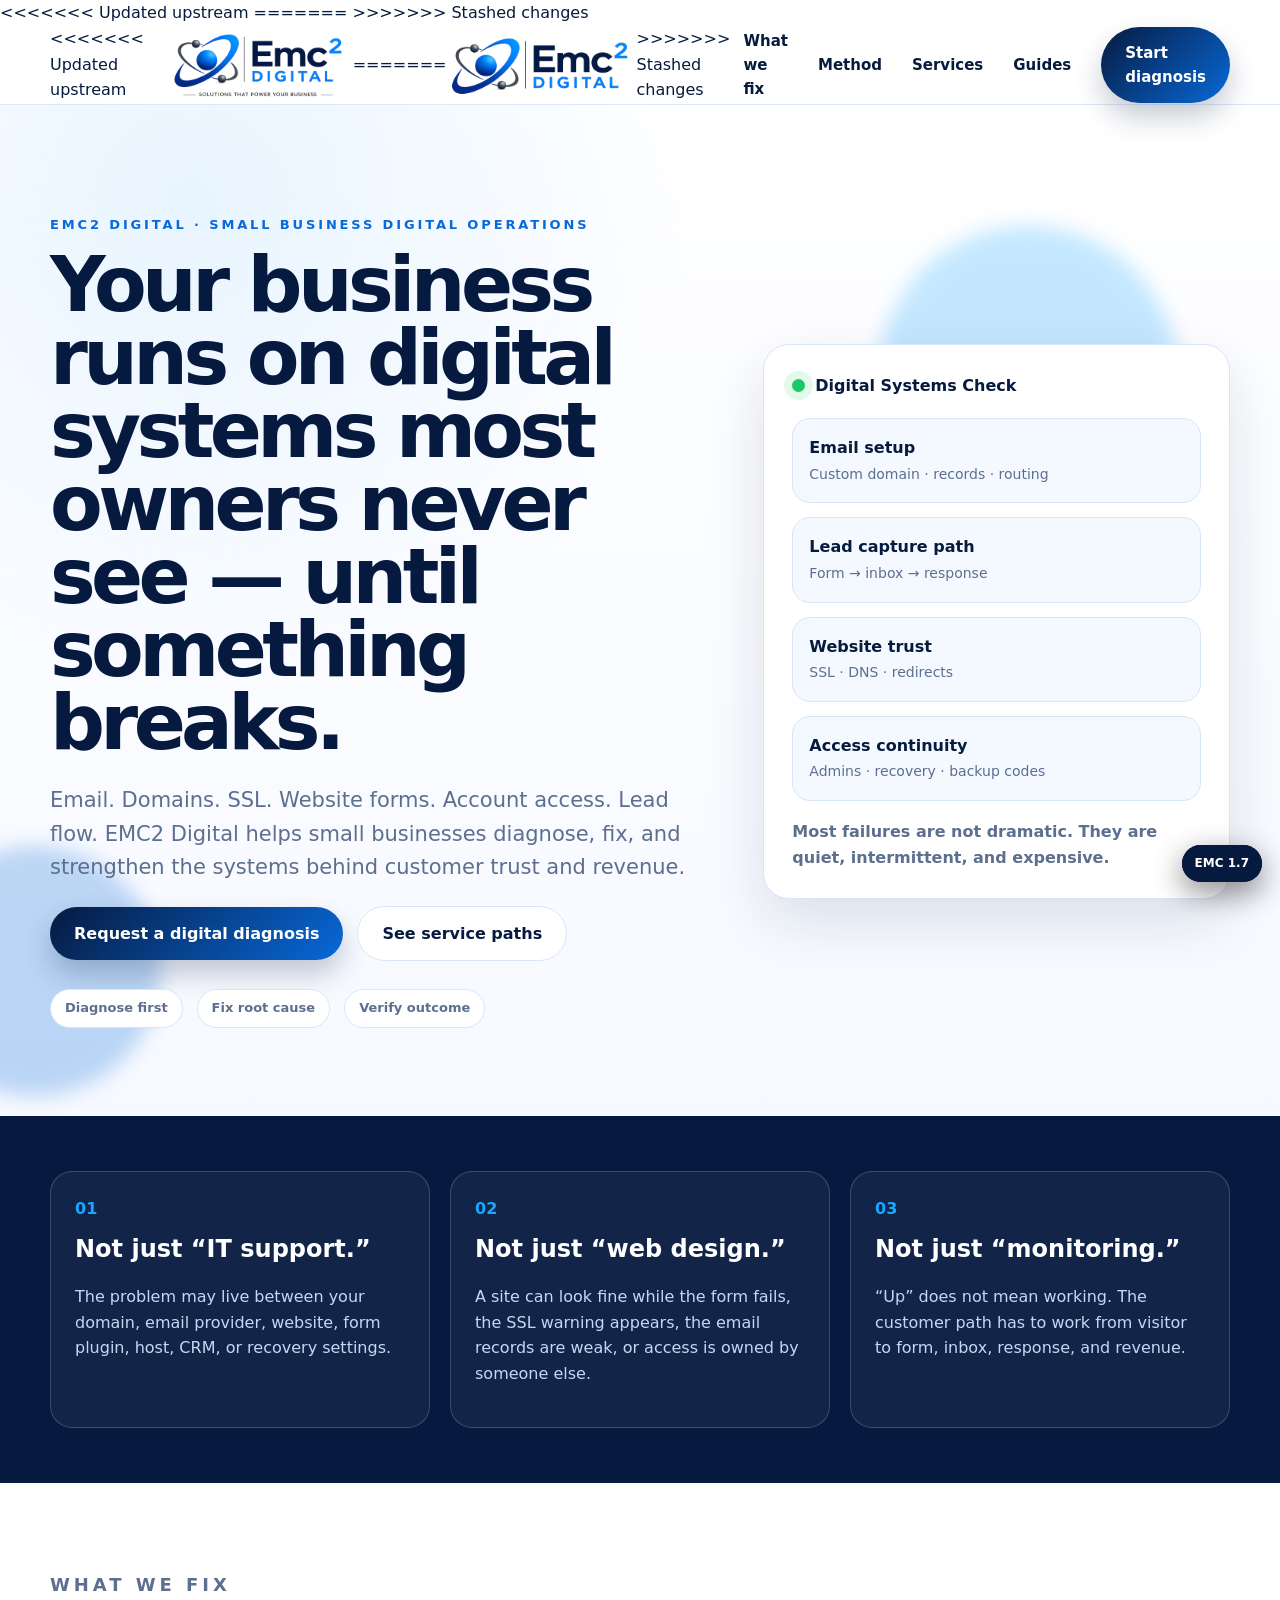
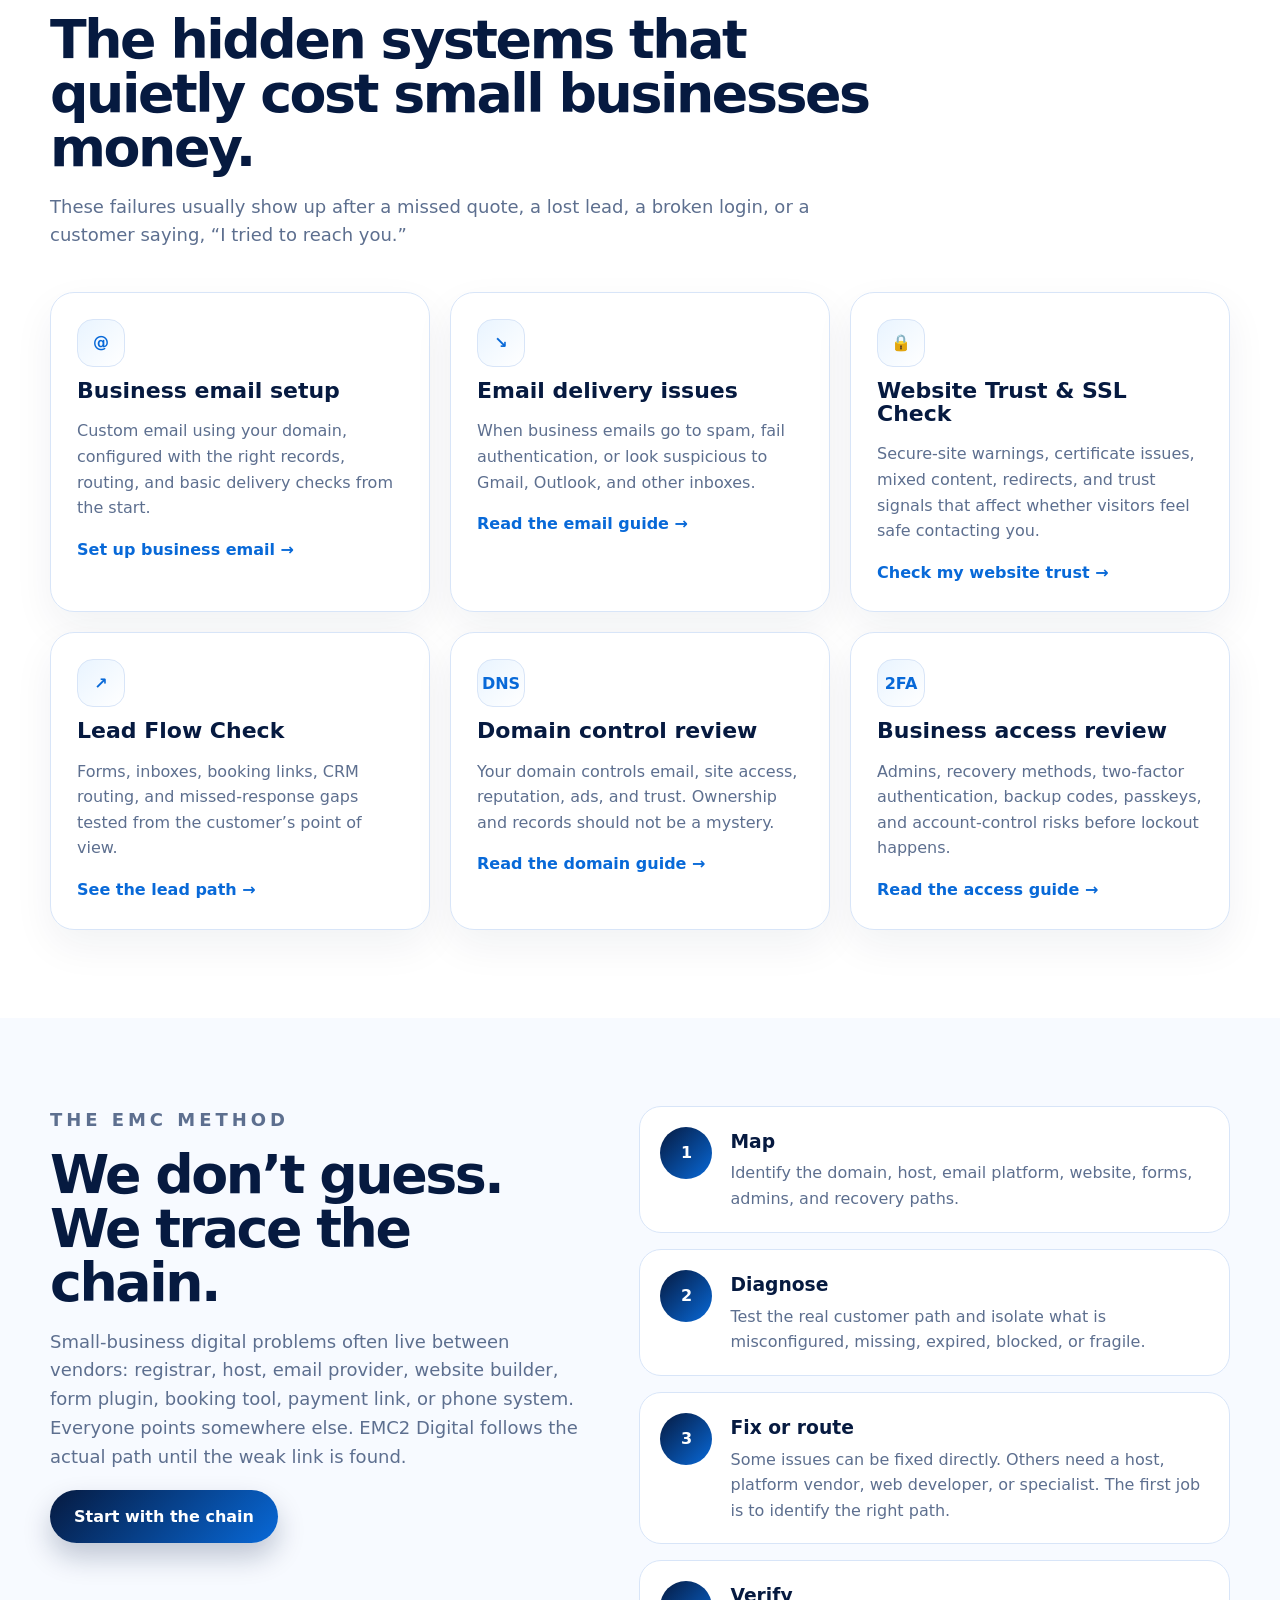
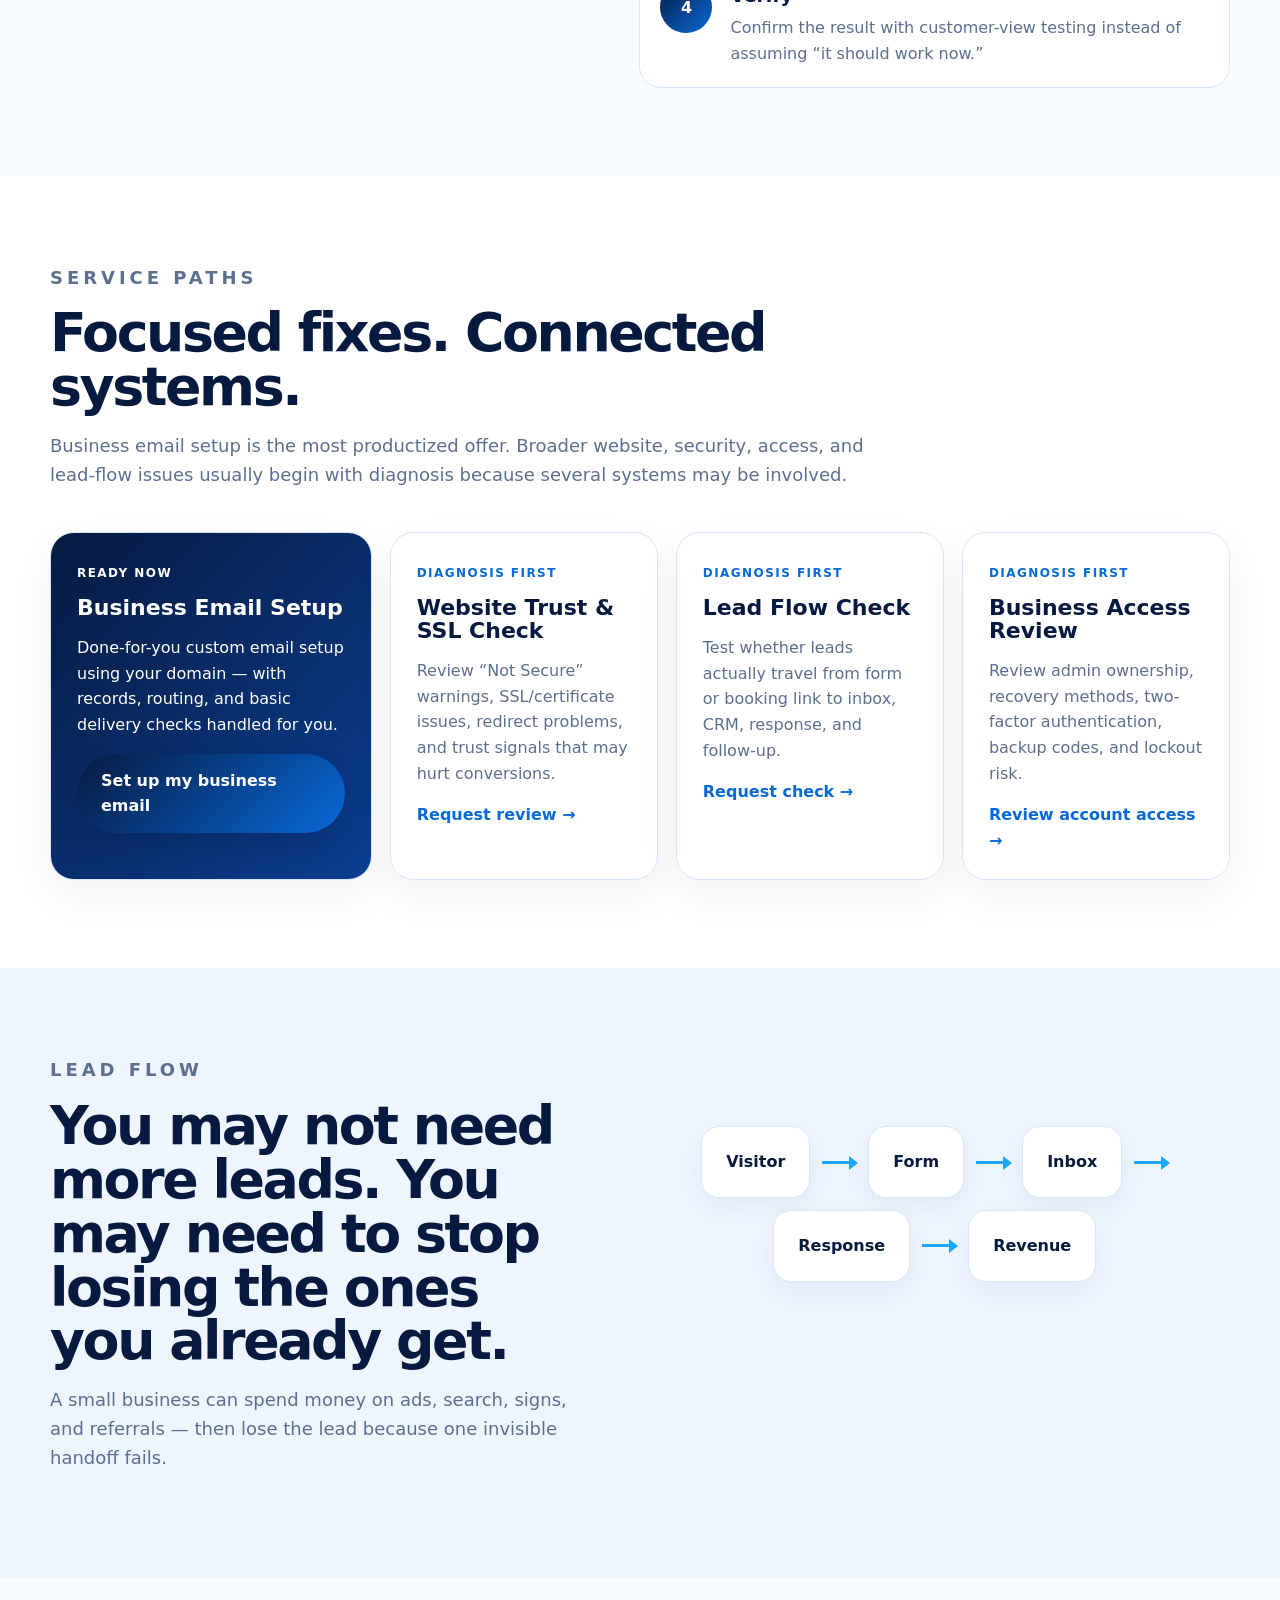
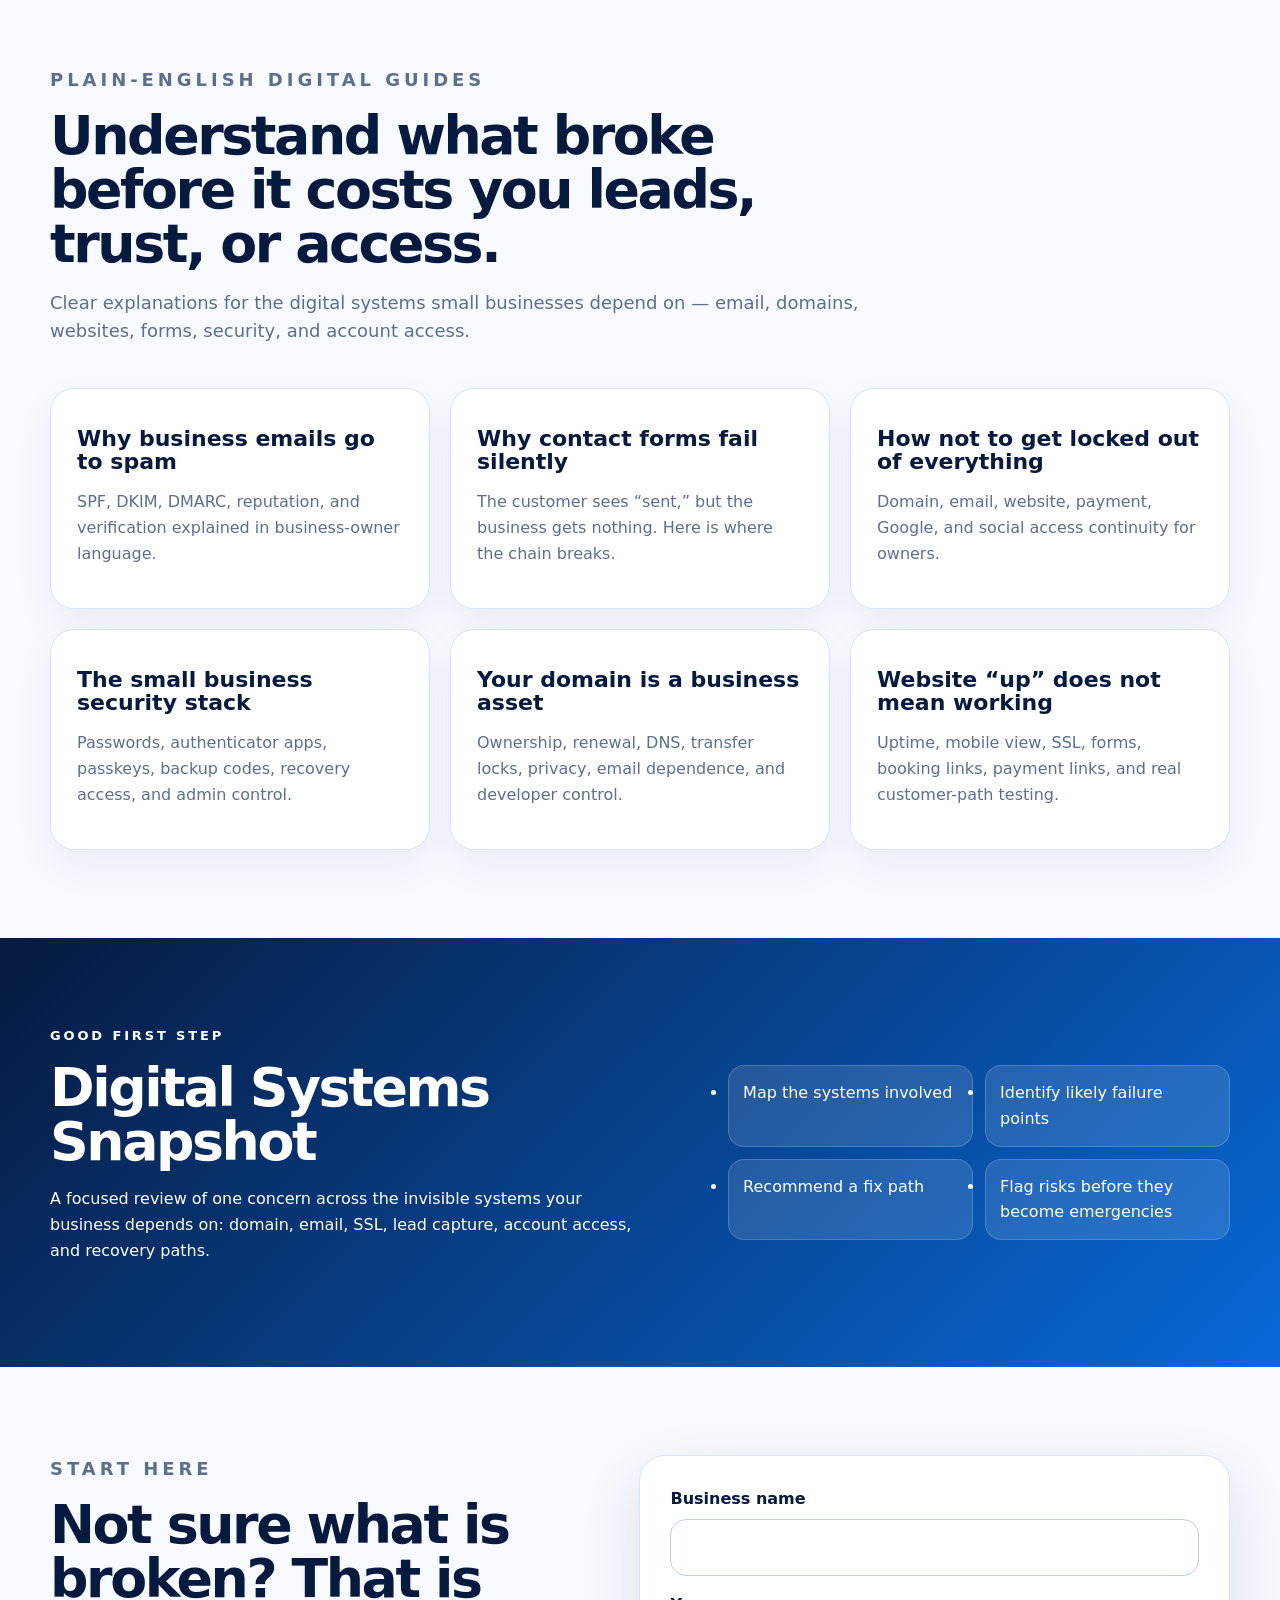
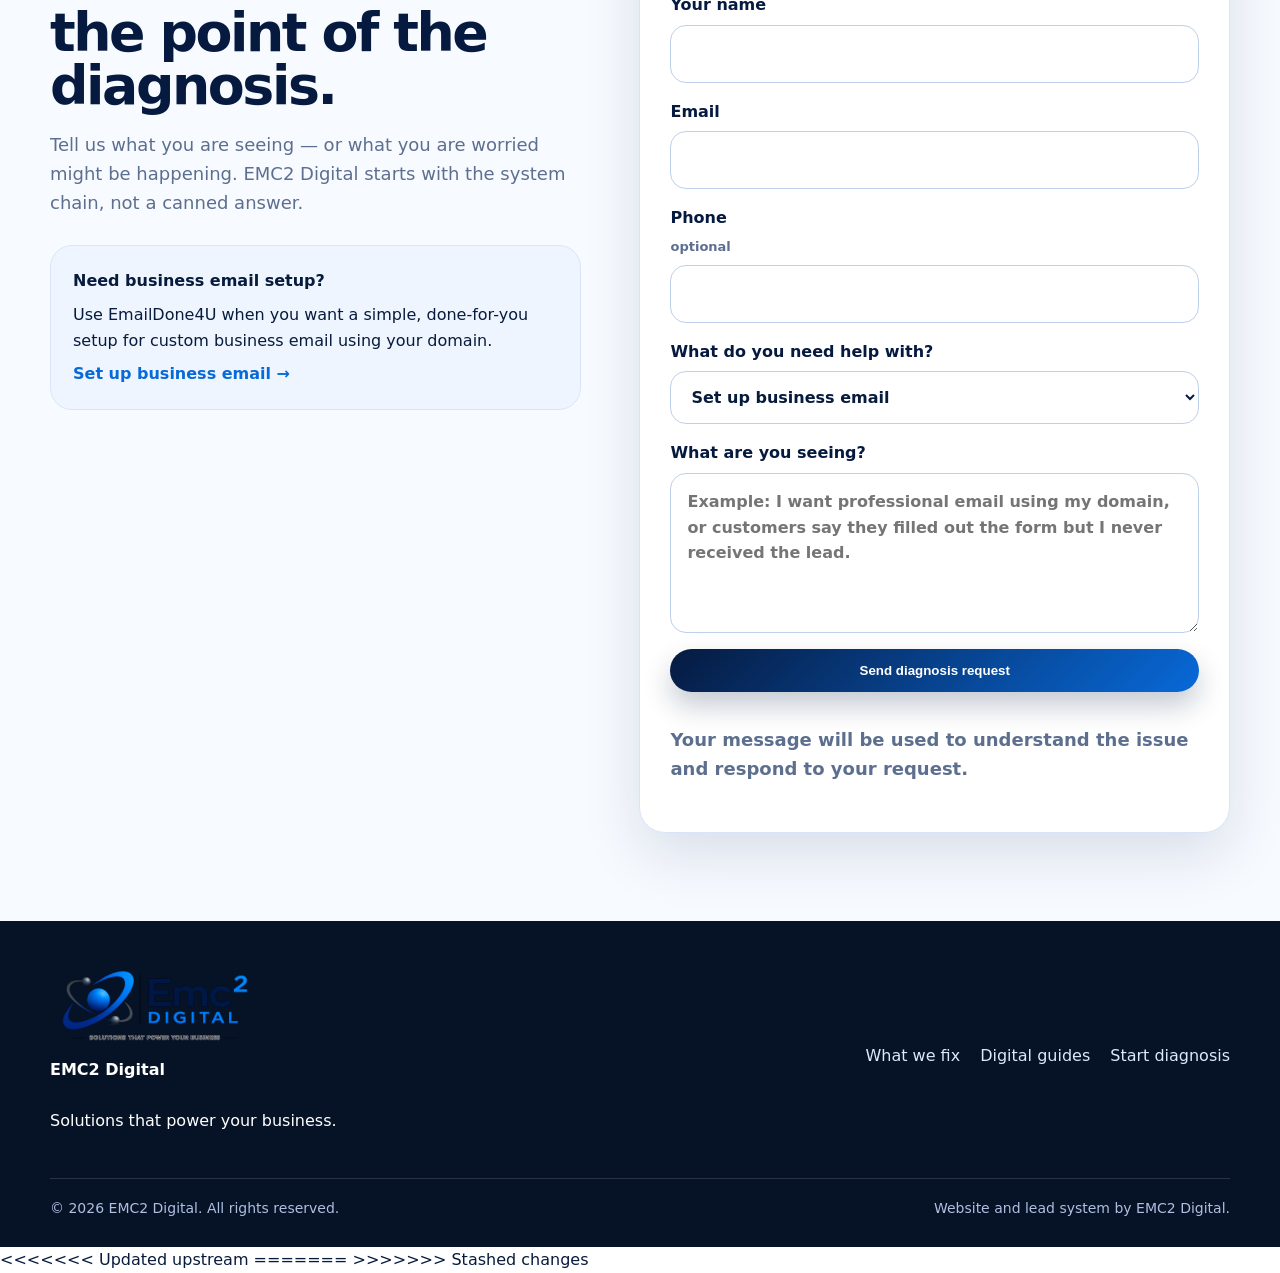
==== commit 613fb6a5: "V1.7 replaced all files and folders" ====
--- a/index.html
+++ b/index.html
@@ -12,7 +12,11 @@
   <meta property="og:image" content="/assets/images/emc2digital-logo-tagline.png" />
   <link rel="icon" href="/assets/images/favicon.svg" type="image/svg+xml" />
   <link rel="preload" as="image" href="/assets/images/emc2digital-logo-tagline.png" />
+<<<<<<< Updated upstream
   <link rel="stylesheet" href="/assets/css/styles.css?v=1.6" />
+=======
+  <link rel="stylesheet" href="/assets/css/styles.css?v=1.7" />
+>>>>>>> Stashed changes
   
 </head>
 <body>
@@ -20,7 +24,11 @@
   
 <header class="site-header" data-header>
   <div class="container nav-shell">
+<<<<<<< Updated upstream
     <a class="brand" href="/index.html#top" aria-label="EMC2 Digital home"><picture><source media="(max-width: 640px)" srcset="/assets/images/emc2digital-logo-notagline.png"><img src="/assets/images/emc2digital-logo-tagline.png" alt="EMC2 Digital logo"></picture></a>
+=======
+    <a class="brand" href="/index.html#top" aria-label="EMC2 Digital home"><img src="/assets/images/emc2digital-logo-notagline.png" alt="EMC2 Digital logo"></a>
+>>>>>>> Stashed changes
     <button class="nav-toggle" type="button" aria-label="Open navigation" aria-expanded="false" data-nav-toggle><span></span><span></span><span></span></button>
     <nav class="site-nav" data-nav>
       <a href="/index.html#systems">What we fix</a>
@@ -166,7 +174,8 @@
   
 <footer class="site-footer">
   <div class="container footer-grid">
-    <div>
+    <div class="footer-brand">
+      <img src="/assets/images/emc2digital-logo-tagline.png" alt="EMC2 Digital — Solutions that power your business">
       <strong>EMC2 Digital</strong>
       <p>Solutions that power your business.</p>
     </div>
@@ -181,7 +190,12 @@
     <span>Website and lead system by EMC2 Digital.</span>
   </div>
 </footer>
+<<<<<<< Updated upstream
 <div class="version-badge" aria-label="Page version">EMC 1.6</div>
 <script src="/assets/js/main.js?v=1.6"></script>
+=======
+<div class="version-badge" aria-label="Page version">EMC 1.7</div>
+<script src="/assets/js/main.js?v=1.7"></script>
+>>>>>>> Stashed changes
 </body>
 </html>
--- a/assets/css/styles.css
+++ b/assets/css/styles.css
@@ -1,2 +1,2 @@
 
-:root{--navy:#061a40;--blue:#0869d8;--cyan:#19a7ff;--ink:#071b3d;--muted:#5d6f8f;--soft:#f4f8ff;--line:#d8e5f8;--white:#fff;--shadow:0 22px 60px rgba(6,26,64,.12);--radius:26px;--max:1180px}*{box-sizing:border-box}html{scroll-behavior:smooth}body{margin:0;font-family:Inter,ui-sans-serif,system-ui,-apple-system,BlinkMacSystemFont,"Segoe UI",sans-serif;color:var(--ink);background:#fff;line-height:1.6}.skip-link{position:absolute;left:-999px;top:8px;background:#fff;padding:10px;z-index:999}.skip-link:focus{left:8px}.container{width:min(var(--max),calc(100% - 42px));margin:0 auto}.narrow{max-width:840px}.section{padding:88px 0}.site-header{position:sticky;top:0;z-index:50;background:rgba(255,255,255,.88);backdrop-filter:blur(18px);border-bottom:1px solid rgba(216,229,248,.86)}.nav-shell{height:92px;display:flex;align-items:center;justify-content:space-between}.brand img{height:80px;width:auto;display:block}.site-nav{display:flex;gap:30px;align-items:center;font-weight:800}.site-nav a{text-decoration:none;color:var(--ink);font-size:15px}.site-nav a:hover{color:var(--blue)}.nav-cta,.btn{display:inline-flex;align-items:center;justify-content:center;border-radius:999px;padding:14px 24px;font-weight:900;text-decoration:none;border:0;cursor:pointer}.nav-cta,.btn-primary{background:linear-gradient(135deg,var(--navy),var(--blue));color:#fff!important;box-shadow:0 14px 28px rgba(6,26,64,.23)}.btn-secondary{background:#fff;color:var(--navy);border:1px solid var(--line)}.nav-toggle{display:none;background:transparent;border:0}.nav-toggle span{display:block;width:26px;height:3px;background:var(--navy);margin:5px 0;border-radius:999px}.hero{position:relative;overflow:hidden;background:radial-gradient(circle at 15% 10%,#e8f4ff 0,transparent 35%),linear-gradient(180deg,#fff 0,#f6f9ff 100%);padding-top:110px}.hero-grid{display:grid;grid-template-columns:1.05fr .75fr;gap:60px;align-items:center}.eyebrow{letter-spacing:.22em;text-transform:uppercase;color:var(--blue);font-weight:900;font-size:13px;margin:0 0 14px}.hero h1,.article-hero h1{font-size:clamp(43px,6vw,78px);line-height:.95;letter-spacing:-.06em;margin:0 0 24px;color:var(--navy)}.hero-sub{font-size:21px;color:var(--muted);max-width:760px}.hero-actions,.trust-row{display:flex;gap:14px;flex-wrap:wrap;align-items:center}.trust-row{margin-top:28px}.trust-row span{border:1px solid var(--line);background:#fff;border-radius:999px;padding:8px 14px;color:var(--muted);font-weight:800;font-size:13px}.diagnostic-panel{background:#fff;border:1px solid var(--line);border-radius:var(--radius);padding:28px;box-shadow:var(--shadow)}.panel-top{display:flex;gap:10px;align-items:center;font-weight:900;color:var(--navy);margin-bottom:20px}.status-dot{width:13px;height:13px;border-radius:50%;background:#18c964;box-shadow:0 0 0 8px rgba(24,201,100,.12)}.signal-list{display:grid;gap:14px}.signal{border:1px solid var(--line);border-radius:18px;padding:16px;background:var(--soft)}.signal strong{display:block}.signal span{color:var(--muted);font-size:14px}.panel-note{margin-top:18px;color:var(--muted);font-weight:700}.problem-strip{padding:55px 0;background:var(--navy);color:#fff}.strip-grid{display:grid;grid-template-columns:repeat(3,1fr);gap:20px}.strip-card{padding:24px;border:1px solid rgba(255,255,255,.18);border-radius:22px;background:rgba(255,255,255,.05)}.strip-card h2{margin:8px 0;font-size:24px}.strip-card p{color:#c7d7f3}.metric{color:var(--cyan);font-weight:900}.section-head{max-width:820px;margin-bottom:42px}.section-head h2,.method h2,.lead-leak h2,.offer h2,.contact h2,.article-section h2,.article-cta h2{font-size:clamp(34px,4.2vw,58px);line-height:1;letter-spacing:-.045em;color:var(--navy);margin:0 0 18px}.section-head p,.method-copy p,.lead-leak p,.contact p,.article-section p,.article-section li{font-size:18px;color:var(--muted)}.card-grid,.topic-grid{display:grid;grid-template-columns:repeat(3,1fr);gap:20px}.service-card,.topic,.path-card{display:block;text-decoration:none;color:var(--ink);background:#fff;border:1px solid var(--line);border-radius:24px;padding:26px;box-shadow:0 16px 42px rgba(6,26,64,.06);transition:transform .18s ease,box-shadow .18s ease,border-color .18s ease}.service-card:hover,.topic:hover,.path-card:hover{transform:translateY(-4px);box-shadow:var(--shadow);border-color:#9cc9ff}.service-card h3,.topic h3,.path-card h3{font-size:22px;line-height:1.05;color:var(--navy);margin:12px 0}.service-card p,.topic p,.path-card p{color:var(--muted)}.service-card a,.path-card a,.contact-note a{font-weight:900;color:var(--blue);text-decoration:none}.icon-badge{width:48px;height:48px;border-radius:16px;display:grid;place-items:center;background:linear-gradient(135deg,#e9f4ff,#fff);color:var(--blue);font-weight:900;border:1px solid var(--line)}.method,.guides,.contact{background:#f7faff}.method-grid,.contact-grid,.leak-grid{display:grid;grid-template-columns:.9fr 1fr;gap:58px;align-items:start}.steps{display:grid;gap:16px}.step{display:grid;grid-template-columns:52px 1fr;gap:18px;padding:20px;border:1px solid var(--line);border-radius:22px;background:#fff}.step span{width:52px;height:52px;border-radius:50%;display:grid;place-items:center;background:linear-gradient(135deg,var(--navy),var(--blue));color:#fff;font-weight:900}.step h3{margin:0;color:var(--navy)}.step p{margin:.25rem 0 0;color:var(--muted)}.service-paths{display:grid;grid-template-columns:1.2fr 1fr 1fr 1fr;gap:18px}.path-card span{display:inline-block;color:var(--blue);font-weight:900;letter-spacing:.12em;text-transform:uppercase;font-size:12px}.path-card.featured{background:linear-gradient(135deg,var(--navy),#0b3f91);color:#fff}.path-card.featured h3,.path-card.featured p,.path-card.featured span{color:#fff}.lead-leak{background:#eef5ff}.flow{display:flex;align-items:center;justify-content:center;gap:12px;flex-wrap:wrap;padding-top:70px}.flow div{background:#fff;border:1px solid var(--line);border-radius:18px;padding:22px 24px;font-weight:900;box-shadow:0 10px 30px rgba(6,26,64,.06)}.flow span{width:34px;height:3px;background:var(--cyan);position:relative}.flow span:after{content:"";position:absolute;right:-2px;top:-5px;border-left:9px solid var(--cyan);border-top:7px solid transparent;border-bottom:7px solid transparent}.offer-band{background:linear-gradient(135deg,var(--navy),var(--blue));color:#fff}.offer{display:grid;grid-template-columns:1fr .9fr;gap:36px;align-items:center}.offer h2,.offer p,.offer .eyebrow{color:#fff}.offer ul{margin:0;display:grid;grid-template-columns:repeat(2,1fr);gap:12px}.offer li{background:rgba(255,255,255,.12);border:1px solid rgba(255,255,255,.18);padding:14px;border-radius:16px}.contact-note{margin-top:28px;padding:22px;border-radius:22px;background:#eef5ff;border:1px solid var(--line);display:grid;gap:8px}.lead-form{background:#fff;border:1px solid var(--line);border-radius:26px;padding:30px;box-shadow:var(--shadow);display:grid;gap:16px}.lead-form label{display:grid;gap:7px;font-weight:900;color:var(--navy)}.lead-form input,.lead-form select,.lead-form textarea{width:100%;border:1px solid #bed0ea;border-radius:16px;padding:15px 16px;font:inherit;color:var(--ink);background:#fff}.lead-form textarea{resize:vertical}.optional,.form-foot{color:var(--muted);font-weight:600;font-size:13px}.hidden{display:none}.article-hero{background:linear-gradient(180deg,#fff,#f7faff);padding-bottom:54px}.article{padding-top:40px}.article-section{border-bottom:1px solid var(--line);padding:28px 0}.article-section h2{font-size:34px}.article-section p{margin:0 0 16px}.article-cta{margin:42px 0 10px;background:var(--navy);color:#fff;border-radius:26px;padding:34px}.article-cta h2,.article-cta p{color:#fff}.site-footer{background:#061225;color:#fff;padding:42px 0 28px}.footer-grid,.footer-bottom{display:flex;justify-content:space-between;gap:24px;align-items:center}.footer-links{display:flex;gap:20px;flex-wrap:wrap}.footer-links a{color:#dbe8ff;text-decoration:none}.footer-bottom{border-top:1px solid rgba(255,255,255,.14);margin-top:28px;padding-top:18px;color:#aebfe0;font-size:14px}.version-badge{position:fixed;right:18px;bottom:18px;z-index:60;background:var(--navy);color:#fff;border-radius:999px;padding:9px 13px;font-size:12px;font-weight:900;box-shadow:0 10px 30px rgba(0,0,0,.25)}.orb{position:absolute;border-radius:50%;filter:blur(10px);opacity:.25}.orb-one{width:300px;height:300px;background:var(--cyan);right:8%;top:12%}.orb-two{width:250px;height:250px;background:var(--blue);left:-90px;bottom:2%}.reveal{opacity:0;transform:translateY(18px);animation:rise .7s ease forwards}.delay-1{animation-delay:.12s}.delay-2{animation-delay:.22s}@keyframes rise{to{opacity:1;transform:none}}@media(max-width:930px){.nav-toggle{display:block}.site-nav{display:none;position:absolute;top:92px;left:21px;right:21px;background:#fff;border:1px solid var(--line);border-radius:20px;padding:18px;box-shadow:var(--shadow);flex-direction:column;align-items:stretch}.site-nav.open{display:flex}.hero-grid,.method-grid,.contact-grid,.leak-grid,.offer{grid-template-columns:1fr}.strip-grid,.card-grid,.topic-grid,.service-paths{grid-template-columns:1fr}.flow{justify-content:flex-start;padding-top:20px}.offer ul{grid-template-columns:1fr}.footer-grid,.footer-bottom{flex-direction:column;align-items:flex-start}.brand img{height:67px}.hero h1,.article-hero h1{font-size:44px}.section{padding:64px 0}}@media(max-width:560px){.container{width:min(100% - 28px,var(--max))}.hero-actions{align-items:stretch}.btn{width:100%}.flow span{display:none}.flow div{width:100%}}
+:root{--navy:#061a40;--blue:#0869d8;--cyan:#19a7ff;--ink:#071b3d;--muted:#5d6f8f;--soft:#f4f8ff;--line:#d8e5f8;--white:#fff;--shadow:0 22px 60px rgba(6,26,64,.12);--radius:26px;--max:1180px}*{box-sizing:border-box}html{scroll-behavior:smooth}body{margin:0;font-family:Inter,ui-sans-serif,system-ui,-apple-system,BlinkMacSystemFont,"Segoe UI",sans-serif;color:var(--ink);background:#fff;line-height:1.6}.skip-link{position:absolute;left:-999px;top:8px;background:#fff;padding:10px;z-index:999}.skip-link:focus{left:8px}.container{width:min(var(--max),calc(100% - 42px));margin:0 auto}.narrow{max-width:840px}.section{padding:88px 0}.site-header{position:sticky;top:0;z-index:50;background:rgba(255,255,255,.88);backdrop-filter:blur(18px);border-bottom:1px solid rgba(216,229,248,.86)}.nav-shell{height:78px;display:flex;align-items:center;justify-content:space-between}.brand img{height:76px;width:auto;display:block}.footer-brand{display:grid;gap:10px}.footer-brand img{width:210px;height:auto;display:block}.site-nav{display:flex;gap:30px;align-items:center;font-weight:800}.site-nav a{text-decoration:none;color:var(--ink);font-size:15px}.site-nav a:hover{color:var(--blue)}.nav-cta,.btn{display:inline-flex;align-items:center;justify-content:center;border-radius:999px;padding:14px 24px;font-weight:900;text-decoration:none;border:0;cursor:pointer}.nav-cta,.btn-primary{background:linear-gradient(135deg,var(--navy),var(--blue));color:#fff!important;box-shadow:0 14px 28px rgba(6,26,64,.23)}.btn-secondary{background:#fff;color:var(--navy);border:1px solid var(--line)}.nav-toggle{display:none;background:transparent;border:0}.nav-toggle span{display:block;width:26px;height:3px;background:var(--navy);margin:5px 0;border-radius:999px}.hero{position:relative;overflow:hidden;background:radial-gradient(circle at 15% 10%,#e8f4ff 0,transparent 35%),linear-gradient(180deg,#fff 0,#f6f9ff 100%);padding-top:110px}.hero-grid{display:grid;grid-template-columns:1.05fr .75fr;gap:60px;align-items:center}.eyebrow{letter-spacing:.22em;text-transform:uppercase;color:var(--blue);font-weight:900;font-size:13px;margin:0 0 14px}.hero h1,.article-hero h1{font-size:clamp(43px,6vw,78px);line-height:.95;letter-spacing:-.06em;margin:0 0 24px;color:var(--navy)}.hero-sub{font-size:21px;color:var(--muted);max-width:760px}.hero-actions,.trust-row{display:flex;gap:14px;flex-wrap:wrap;align-items:center}.trust-row{margin-top:28px}.trust-row span{border:1px solid var(--line);background:#fff;border-radius:999px;padding:8px 14px;color:var(--muted);font-weight:800;font-size:13px}.diagnostic-panel{background:#fff;border:1px solid var(--line);border-radius:var(--radius);padding:28px;box-shadow:var(--shadow)}.panel-top{display:flex;gap:10px;align-items:center;font-weight:900;color:var(--navy);margin-bottom:20px}.status-dot{width:13px;height:13px;border-radius:50%;background:#18c964;box-shadow:0 0 0 8px rgba(24,201,100,.12)}.signal-list{display:grid;gap:14px}.signal{border:1px solid var(--line);border-radius:18px;padding:16px;background:var(--soft)}.signal strong{display:block}.signal span{color:var(--muted);font-size:14px}.panel-note{margin-top:18px;color:var(--muted);font-weight:700}.problem-strip{padding:55px 0;background:var(--navy);color:#fff}.strip-grid{display:grid;grid-template-columns:repeat(3,1fr);gap:20px}.strip-card{padding:24px;border:1px solid rgba(255,255,255,.18);border-radius:22px;background:rgba(255,255,255,.05)}.strip-card h2{margin:8px 0;font-size:24px}.strip-card p{color:#c7d7f3}.metric{color:var(--cyan);font-weight:900}.section-head{max-width:820px;margin-bottom:42px}.section-head h2,.method h2,.lead-leak h2,.offer h2,.contact h2,.article-section h2,.article-cta h2{font-size:clamp(34px,4.2vw,58px);line-height:1;letter-spacing:-.045em;color:var(--navy);margin:0 0 18px}.section-head p,.method-copy p,.lead-leak p,.contact p,.article-section p,.article-section li{font-size:18px;color:var(--muted)}.card-grid,.topic-grid{display:grid;grid-template-columns:repeat(3,1fr);gap:20px}.service-card,.topic,.path-card{display:block;text-decoration:none;color:var(--ink);background:#fff;border:1px solid var(--line);border-radius:24px;padding:26px;box-shadow:0 16px 42px rgba(6,26,64,.06);transition:transform .18s ease,box-shadow .18s ease,border-color .18s ease}.service-card:hover,.topic:hover,.path-card:hover{transform:translateY(-4px);box-shadow:var(--shadow);border-color:#9cc9ff}.service-card h3,.topic h3,.path-card h3{font-size:22px;line-height:1.05;color:var(--navy);margin:12px 0}.service-card p,.topic p,.path-card p{color:var(--muted)}.service-card a,.path-card a,.contact-note a{font-weight:900;color:var(--blue);text-decoration:none}.icon-badge{width:48px;height:48px;border-radius:16px;display:grid;place-items:center;background:linear-gradient(135deg,#e9f4ff,#fff);color:var(--blue);font-weight:900;border:1px solid var(--line)}.method,.guides,.contact{background:#f7faff}.method-grid,.contact-grid,.leak-grid{display:grid;grid-template-columns:.9fr 1fr;gap:58px;align-items:start}.steps{display:grid;gap:16px}.step{display:grid;grid-template-columns:52px 1fr;gap:18px;padding:20px;border:1px solid var(--line);border-radius:22px;background:#fff}.step span{width:52px;height:52px;border-radius:50%;display:grid;place-items:center;background:linear-gradient(135deg,var(--navy),var(--blue));color:#fff;font-weight:900}.step h3{margin:0;color:var(--navy)}.step p{margin:.25rem 0 0;color:var(--muted)}.service-paths{display:grid;grid-template-columns:1.2fr 1fr 1fr 1fr;gap:18px}.path-card span{display:inline-block;color:var(--blue);font-weight:900;letter-spacing:.12em;text-transform:uppercase;font-size:12px}.path-card.featured{background:linear-gradient(135deg,var(--navy),#0b3f91);color:#fff}.path-card.featured h3,.path-card.featured p,.path-card.featured span{color:#fff}.lead-leak{background:#eef5ff}.flow{display:flex;align-items:center;justify-content:center;gap:12px;flex-wrap:wrap;padding-top:70px}.flow div{background:#fff;border:1px solid var(--line);border-radius:18px;padding:22px 24px;font-weight:900;box-shadow:0 10px 30px rgba(6,26,64,.06)}.flow span{width:34px;height:3px;background:var(--cyan);position:relative}.flow span:after{content:"";position:absolute;right:-2px;top:-5px;border-left:9px solid var(--cyan);border-top:7px solid transparent;border-bottom:7px solid transparent}.offer-band{background:linear-gradient(135deg,var(--navy),var(--blue));color:#fff}.offer{display:grid;grid-template-columns:1fr .9fr;gap:36px;align-items:center}.offer h2,.offer p,.offer .eyebrow{color:#fff}.offer ul{margin:0;display:grid;grid-template-columns:repeat(2,1fr);gap:12px}.offer li{background:rgba(255,255,255,.12);border:1px solid rgba(255,255,255,.18);padding:14px;border-radius:16px}.contact-note{margin-top:28px;padding:22px;border-radius:22px;background:#eef5ff;border:1px solid var(--line);display:grid;gap:8px}.lead-form{background:#fff;border:1px solid var(--line);border-radius:26px;padding:30px;box-shadow:var(--shadow);display:grid;gap:16px}.lead-form label{display:grid;gap:7px;font-weight:900;color:var(--navy)}.lead-form input,.lead-form select,.lead-form textarea{width:100%;border:1px solid #bed0ea;border-radius:16px;padding:15px 16px;font:inherit;color:var(--ink);background:#fff}.lead-form textarea{resize:vertical}.optional,.form-foot{color:var(--muted);font-weight:600;font-size:13px}.hidden{display:none}.article-hero{background:linear-gradient(180deg,#fff,#f7faff);padding-bottom:54px}.article{padding-top:40px}.article-section{border-bottom:1px solid var(--line);padding:28px 0}.article-section h2{font-size:34px}.article-section p{margin:0 0 16px}.article-cta{margin:42px 0 10px;background:var(--navy);color:#fff;border-radius:26px;padding:34px}.article-cta h2,.article-cta p{color:#fff}.site-footer{background:#061225;color:#fff;padding:42px 0 28px}.footer-grid,.footer-bottom{display:flex;justify-content:space-between;gap:24px;align-items:center}.footer-links{display:flex;gap:20px;flex-wrap:wrap}.footer-links a{color:#dbe8ff;text-decoration:none}.footer-bottom{border-top:1px solid rgba(255,255,255,.14);margin-top:28px;padding-top:18px;color:#aebfe0;font-size:14px}.version-badge{position:fixed;right:18px;bottom:18px;z-index:60;background:var(--navy);color:#fff;border-radius:999px;padding:9px 13px;font-size:12px;font-weight:900;box-shadow:0 10px 30px rgba(0,0,0,.25)}.orb{position:absolute;border-radius:50%;filter:blur(10px);opacity:.25}.orb-one{width:300px;height:300px;background:var(--cyan);right:8%;top:12%}.orb-two{width:250px;height:250px;background:var(--blue);left:-90px;bottom:2%}.reveal{opacity:0;transform:translateY(18px);animation:rise .7s ease forwards}.delay-1{animation-delay:.12s}.delay-2{animation-delay:.22s}@keyframes rise{to{opacity:1;transform:none}}@media(max-width:930px){.nav-toggle{display:block}.site-nav{display:none;position:absolute;top:78px;left:21px;right:21px;background:#fff;border:1px solid var(--line);border-radius:20px;padding:18px;box-shadow:var(--shadow);flex-direction:column;align-items:stretch}.site-nav.open{display:flex}.hero-grid,.method-grid,.contact-grid,.leak-grid,.offer{grid-template-columns:1fr}.strip-grid,.card-grid,.topic-grid,.service-paths{grid-template-columns:1fr}.flow{justify-content:flex-start;padding-top:20px}.offer ul{grid-template-columns:1fr}.footer-grid,.footer-bottom{flex-direction:column;align-items:flex-start}.nav-shell{height:72px}.brand img{height:60px}.footer-brand img{width:190px}.hero h1,.article-hero h1{font-size:44px}.section{padding:64px 0}}@media(max-width:560px){.container{width:min(100% - 28px,var(--max))}.hero-actions{align-items:stretch}.btn{width:100%}.flow span{display:none}.flow div{width:100%}}
--- a/assets/css/styles.css
+++ b/assets/css/styles.css
@@ -1,2 +1,2 @@
 
-:root{--navy:#061a40;--blue:#0869d8;--cyan:#19a7ff;--ink:#071b3d;--muted:#5d6f8f;--soft:#f4f8ff;--line:#d8e5f8;--white:#fff;--shadow:0 22px 60px rgba(6,26,64,.12);--radius:26px;--max:1180px}*{box-sizing:border-box}html{scroll-behavior:smooth}body{margin:0;font-family:Inter,ui-sans-serif,system-ui,-apple-system,BlinkMacSystemFont,"Segoe UI",sans-serif;color:var(--ink);background:#fff;line-height:1.6}.skip-link{position:absolute;left:-999px;top:8px;background:#fff;padding:10px;z-index:999}.skip-link:focus{left:8px}.container{width:min(var(--max),calc(100% - 42px));margin:0 auto}.narrow{max-width:840px}.section{padding:88px 0}.site-header{position:sticky;top:0;z-index:50;background:rgba(255,255,255,.88);backdrop-filter:blur(18px);border-bottom:1px solid rgba(216,229,248,.86)}.nav-shell{height:92px;display:flex;align-items:center;justify-content:space-between}.brand img{height:80px;width:auto;display:block}.site-nav{display:flex;gap:30px;align-items:center;font-weight:800}.site-nav a{text-decoration:none;color:var(--ink);font-size:15px}.site-nav a:hover{color:var(--blue)}.nav-cta,.btn{display:inline-flex;align-items:center;justify-content:center;border-radius:999px;padding:14px 24px;font-weight:900;text-decoration:none;border:0;cursor:pointer}.nav-cta,.btn-primary{background:linear-gradient(135deg,var(--navy),var(--blue));color:#fff!important;box-shadow:0 14px 28px rgba(6,26,64,.23)}.btn-secondary{background:#fff;color:var(--navy);border:1px solid var(--line)}.nav-toggle{display:none;background:transparent;border:0}.nav-toggle span{display:block;width:26px;height:3px;background:var(--navy);margin:5px 0;border-radius:999px}.hero{position:relative;overflow:hidden;background:radial-gradient(circle at 15% 10%,#e8f4ff 0,transparent 35%),linear-gradient(180deg,#fff 0,#f6f9ff 100%);padding-top:110px}.hero-grid{display:grid;grid-template-columns:1.05fr .75fr;gap:60px;align-items:center}.eyebrow{letter-spacing:.22em;text-transform:uppercase;color:var(--blue);font-weight:900;font-size:13px;margin:0 0 14px}.hero h1,.article-hero h1{font-size:clamp(43px,6vw,78px);line-height:.95;letter-spacing:-.06em;margin:0 0 24px;color:var(--navy)}.hero-sub{font-size:21px;color:var(--muted);max-width:760px}.hero-actions,.trust-row{display:flex;gap:14px;flex-wrap:wrap;align-items:center}.trust-row{margin-top:28px}.trust-row span{border:1px solid var(--line);background:#fff;border-radius:999px;padding:8px 14px;color:var(--muted);font-weight:800;font-size:13px}.diagnostic-panel{background:#fff;border:1px solid var(--line);border-radius:var(--radius);padding:28px;box-shadow:var(--shadow)}.panel-top{display:flex;gap:10px;align-items:center;font-weight:900;color:var(--navy);margin-bottom:20px}.status-dot{width:13px;height:13px;border-radius:50%;background:#18c964;box-shadow:0 0 0 8px rgba(24,201,100,.12)}.signal-list{display:grid;gap:14px}.signal{border:1px solid var(--line);border-radius:18px;padding:16px;background:var(--soft)}.signal strong{display:block}.signal span{color:var(--muted);font-size:14px}.panel-note{margin-top:18px;color:var(--muted);font-weight:700}.problem-strip{padding:55px 0;background:var(--navy);color:#fff}.strip-grid{display:grid;grid-template-columns:repeat(3,1fr);gap:20px}.strip-card{padding:24px;border:1px solid rgba(255,255,255,.18);border-radius:22px;background:rgba(255,255,255,.05)}.strip-card h2{margin:8px 0;font-size:24px}.strip-card p{color:#c7d7f3}.metric{color:var(--cyan);font-weight:900}.section-head{max-width:820px;margin-bottom:42px}.section-head h2,.method h2,.lead-leak h2,.offer h2,.contact h2,.article-section h2,.article-cta h2{font-size:clamp(34px,4.2vw,58px);line-height:1;letter-spacing:-.045em;color:var(--navy);margin:0 0 18px}.section-head p,.method-copy p,.lead-leak p,.contact p,.article-section p,.article-section li{font-size:18px;color:var(--muted)}.card-grid,.topic-grid{display:grid;grid-template-columns:repeat(3,1fr);gap:20px}.service-card,.topic,.path-card{display:block;text-decoration:none;color:var(--ink);background:#fff;border:1px solid var(--line);border-radius:24px;padding:26px;box-shadow:0 16px 42px rgba(6,26,64,.06);transition:transform .18s ease,box-shadow .18s ease,border-color .18s ease}.service-card:hover,.topic:hover,.path-card:hover{transform:translateY(-4px);box-shadow:var(--shadow);border-color:#9cc9ff}.service-card h3,.topic h3,.path-card h3{font-size:22px;line-height:1.05;color:var(--navy);margin:12px 0}.service-card p,.topic p,.path-card p{color:var(--muted)}.service-card a,.path-card a,.contact-note a{font-weight:900;color:var(--blue);text-decoration:none}.icon-badge{width:48px;height:48px;border-radius:16px;display:grid;place-items:center;background:linear-gradient(135deg,#e9f4ff,#fff);color:var(--blue);font-weight:900;border:1px solid var(--line)}.method,.guides,.contact{background:#f7faff}.method-grid,.contact-grid,.leak-grid{display:grid;grid-template-columns:.9fr 1fr;gap:58px;align-items:start}.steps{display:grid;gap:16px}.step{display:grid;grid-template-columns:52px 1fr;gap:18px;padding:20px;border:1px solid var(--line);border-radius:22px;background:#fff}.step span{width:52px;height:52px;border-radius:50%;display:grid;place-items:center;background:linear-gradient(135deg,var(--navy),var(--blue));color:#fff;font-weight:900}.step h3{margin:0;color:var(--navy)}.step p{margin:.25rem 0 0;color:var(--muted)}.service-paths{display:grid;grid-template-columns:1.2fr 1fr 1fr 1fr;gap:18px}.path-card span{display:inline-block;color:var(--blue);font-weight:900;letter-spacing:.12em;text-transform:uppercase;font-size:12px}.path-card.featured{background:linear-gradient(135deg,var(--navy),#0b3f91);color:#fff}.path-card.featured h3,.path-card.featured p,.path-card.featured span{color:#fff}.lead-leak{background:#eef5ff}.flow{display:flex;align-items:center;justify-content:center;gap:12px;flex-wrap:wrap;padding-top:70px}.flow div{background:#fff;border:1px solid var(--line);border-radius:18px;padding:22px 24px;font-weight:900;box-shadow:0 10px 30px rgba(6,26,64,.06)}.flow span{width:34px;height:3px;background:var(--cyan);position:relative}.flow span:after{content:"";position:absolute;right:-2px;top:-5px;border-left:9px solid var(--cyan);border-top:7px solid transparent;border-bottom:7px solid transparent}.offer-band{background:linear-gradient(135deg,var(--navy),var(--blue));color:#fff}.offer{display:grid;grid-template-columns:1fr .9fr;gap:36px;align-items:center}.offer h2,.offer p,.offer .eyebrow{color:#fff}.offer ul{margin:0;display:grid;grid-template-columns:repeat(2,1fr);gap:12px}.offer li{background:rgba(255,255,255,.12);border:1px solid rgba(255,255,255,.18);padding:14px;border-radius:16px}.contact-note{margin-top:28px;padding:22px;border-radius:22px;background:#eef5ff;border:1px solid var(--line);display:grid;gap:8px}.lead-form{background:#fff;border:1px solid var(--line);border-radius:26px;padding:30px;box-shadow:var(--shadow);display:grid;gap:16px}.lead-form label{display:grid;gap:7px;font-weight:900;color:var(--navy)}.lead-form input,.lead-form select,.lead-form textarea{width:100%;border:1px solid #bed0ea;border-radius:16px;padding:15px 16px;font:inherit;color:var(--ink);background:#fff}.lead-form textarea{resize:vertical}.optional,.form-foot{color:var(--muted);font-weight:600;font-size:13px}.hidden{display:none}.article-hero{background:linear-gradient(180deg,#fff,#f7faff);padding-bottom:54px}.article{padding-top:40px}.article-section{border-bottom:1px solid var(--line);padding:28px 0}.article-section h2{font-size:34px}.article-section p{margin:0 0 16px}.article-cta{margin:42px 0 10px;background:var(--navy);color:#fff;border-radius:26px;padding:34px}.article-cta h2,.article-cta p{color:#fff}.site-footer{background:#061225;color:#fff;padding:42px 0 28px}.footer-grid,.footer-bottom{display:flex;justify-content:space-between;gap:24px;align-items:center}.footer-links{display:flex;gap:20px;flex-wrap:wrap}.footer-links a{color:#dbe8ff;text-decoration:none}.footer-bottom{border-top:1px solid rgba(255,255,255,.14);margin-top:28px;padding-top:18px;color:#aebfe0;font-size:14px}.version-badge{position:fixed;right:18px;bottom:18px;z-index:60;background:var(--navy);color:#fff;border-radius:999px;padding:9px 13px;font-size:12px;font-weight:900;box-shadow:0 10px 30px rgba(0,0,0,.25)}.orb{position:absolute;border-radius:50%;filter:blur(10px);opacity:.25}.orb-one{width:300px;height:300px;background:var(--cyan);right:8%;top:12%}.orb-two{width:250px;height:250px;background:var(--blue);left:-90px;bottom:2%}.reveal{opacity:0;transform:translateY(18px);animation:rise .7s ease forwards}.delay-1{animation-delay:.12s}.delay-2{animation-delay:.22s}@keyframes rise{to{opacity:1;transform:none}}@media(max-width:930px){.nav-toggle{display:block}.site-nav{display:none;position:absolute;top:92px;left:21px;right:21px;background:#fff;border:1px solid var(--line);border-radius:20px;padding:18px;box-shadow:var(--shadow);flex-direction:column;align-items:stretch}.site-nav.open{display:flex}.hero-grid,.method-grid,.contact-grid,.leak-grid,.offer{grid-template-columns:1fr}.strip-grid,.card-grid,.topic-grid,.service-paths{grid-template-columns:1fr}.flow{justify-content:flex-start;padding-top:20px}.offer ul{grid-template-columns:1fr}.footer-grid,.footer-bottom{flex-direction:column;align-items:flex-start}.brand img{height:67px}.hero h1,.article-hero h1{font-size:44px}.section{padding:64px 0}}@media(max-width:560px){.container{width:min(100% - 28px,var(--max))}.hero-actions{align-items:stretch}.btn{width:100%}.flow span{display:none}.flow div{width:100%}}
+:root{--navy:#061a40;--blue:#0869d8;--cyan:#19a7ff;--ink:#071b3d;--muted:#5d6f8f;--soft:#f4f8ff;--line:#d8e5f8;--white:#fff;--shadow:0 22px 60px rgba(6,26,64,.12);--radius:26px;--max:1180px}*{box-sizing:border-box}html{scroll-behavior:smooth}body{margin:0;font-family:Inter,ui-sans-serif,system-ui,-apple-system,BlinkMacSystemFont,"Segoe UI",sans-serif;color:var(--ink);background:#fff;line-height:1.6}.skip-link{position:absolute;left:-999px;top:8px;background:#fff;padding:10px;z-index:999}.skip-link:focus{left:8px}.container{width:min(var(--max),calc(100% - 42px));margin:0 auto}.narrow{max-width:840px}.section{padding:88px 0}.site-header{position:sticky;top:0;z-index:50;background:rgba(255,255,255,.88);backdrop-filter:blur(18px);border-bottom:1px solid rgba(216,229,248,.86)}.nav-shell{height:78px;display:flex;align-items:center;justify-content:space-between}.brand img{height:76px;width:auto;display:block}.footer-brand{display:grid;gap:10px}.footer-brand img{width:210px;height:auto;display:block}.site-nav{display:flex;gap:30px;align-items:center;font-weight:800}.site-nav a{text-decoration:none;color:var(--ink);font-size:15px}.site-nav a:hover{color:var(--blue)}.nav-cta,.btn{display:inline-flex;align-items:center;justify-content:center;border-radius:999px;padding:14px 24px;font-weight:900;text-decoration:none;border:0;cursor:pointer}.nav-cta,.btn-primary{background:linear-gradient(135deg,var(--navy),var(--blue));color:#fff!important;box-shadow:0 14px 28px rgba(6,26,64,.23)}.btn-secondary{background:#fff;color:var(--navy);border:1px solid var(--line)}.nav-toggle{display:none;background:transparent;border:0}.nav-toggle span{display:block;width:26px;height:3px;background:var(--navy);margin:5px 0;border-radius:999px}.hero{position:relative;overflow:hidden;background:radial-gradient(circle at 15% 10%,#e8f4ff 0,transparent 35%),linear-gradient(180deg,#fff 0,#f6f9ff 100%);padding-top:110px}.hero-grid{display:grid;grid-template-columns:1.05fr .75fr;gap:60px;align-items:center}.eyebrow{letter-spacing:.22em;text-transform:uppercase;color:var(--blue);font-weight:900;font-size:13px;margin:0 0 14px}.hero h1,.article-hero h1{font-size:clamp(43px,6vw,78px);line-height:.95;letter-spacing:-.06em;margin:0 0 24px;color:var(--navy)}.hero-sub{font-size:21px;color:var(--muted);max-width:760px}.hero-actions,.trust-row{display:flex;gap:14px;flex-wrap:wrap;align-items:center}.trust-row{margin-top:28px}.trust-row span{border:1px solid var(--line);background:#fff;border-radius:999px;padding:8px 14px;color:var(--muted);font-weight:800;font-size:13px}.diagnostic-panel{background:#fff;border:1px solid var(--line);border-radius:var(--radius);padding:28px;box-shadow:var(--shadow)}.panel-top{display:flex;gap:10px;align-items:center;font-weight:900;color:var(--navy);margin-bottom:20px}.status-dot{width:13px;height:13px;border-radius:50%;background:#18c964;box-shadow:0 0 0 8px rgba(24,201,100,.12)}.signal-list{display:grid;gap:14px}.signal{border:1px solid var(--line);border-radius:18px;padding:16px;background:var(--soft)}.signal strong{display:block}.signal span{color:var(--muted);font-size:14px}.panel-note{margin-top:18px;color:var(--muted);font-weight:700}.problem-strip{padding:55px 0;background:var(--navy);color:#fff}.strip-grid{display:grid;grid-template-columns:repeat(3,1fr);gap:20px}.strip-card{padding:24px;border:1px solid rgba(255,255,255,.18);border-radius:22px;background:rgba(255,255,255,.05)}.strip-card h2{margin:8px 0;font-size:24px}.strip-card p{color:#c7d7f3}.metric{color:var(--cyan);font-weight:900}.section-head{max-width:820px;margin-bottom:42px}.section-head h2,.method h2,.lead-leak h2,.offer h2,.contact h2,.article-section h2,.article-cta h2{font-size:clamp(34px,4.2vw,58px);line-height:1;letter-spacing:-.045em;color:var(--navy);margin:0 0 18px}.section-head p,.method-copy p,.lead-leak p,.contact p,.article-section p,.article-section li{font-size:18px;color:var(--muted)}.card-grid,.topic-grid{display:grid;grid-template-columns:repeat(3,1fr);gap:20px}.service-card,.topic,.path-card{display:block;text-decoration:none;color:var(--ink);background:#fff;border:1px solid var(--line);border-radius:24px;padding:26px;box-shadow:0 16px 42px rgba(6,26,64,.06);transition:transform .18s ease,box-shadow .18s ease,border-color .18s ease}.service-card:hover,.topic:hover,.path-card:hover{transform:translateY(-4px);box-shadow:var(--shadow);border-color:#9cc9ff}.service-card h3,.topic h3,.path-card h3{font-size:22px;line-height:1.05;color:var(--navy);margin:12px 0}.service-card p,.topic p,.path-card p{color:var(--muted)}.service-card a,.path-card a,.contact-note a{font-weight:900;color:var(--blue);text-decoration:none}.icon-badge{width:48px;height:48px;border-radius:16px;display:grid;place-items:center;background:linear-gradient(135deg,#e9f4ff,#fff);color:var(--blue);font-weight:900;border:1px solid var(--line)}.method,.guides,.contact{background:#f7faff}.method-grid,.contact-grid,.leak-grid{display:grid;grid-template-columns:.9fr 1fr;gap:58px;align-items:start}.steps{display:grid;gap:16px}.step{display:grid;grid-template-columns:52px 1fr;gap:18px;padding:20px;border:1px solid var(--line);border-radius:22px;background:#fff}.step span{width:52px;height:52px;border-radius:50%;display:grid;place-items:center;background:linear-gradient(135deg,var(--navy),var(--blue));color:#fff;font-weight:900}.step h3{margin:0;color:var(--navy)}.step p{margin:.25rem 0 0;color:var(--muted)}.service-paths{display:grid;grid-template-columns:1.2fr 1fr 1fr 1fr;gap:18px}.path-card span{display:inline-block;color:var(--blue);font-weight:900;letter-spacing:.12em;text-transform:uppercase;font-size:12px}.path-card.featured{background:linear-gradient(135deg,var(--navy),#0b3f91);color:#fff}.path-card.featured h3,.path-card.featured p,.path-card.featured span{color:#fff}.lead-leak{background:#eef5ff}.flow{display:flex;align-items:center;justify-content:center;gap:12px;flex-wrap:wrap;padding-top:70px}.flow div{background:#fff;border:1px solid var(--line);border-radius:18px;padding:22px 24px;font-weight:900;box-shadow:0 10px 30px rgba(6,26,64,.06)}.flow span{width:34px;height:3px;background:var(--cyan);position:relative}.flow span:after{content:"";position:absolute;right:-2px;top:-5px;border-left:9px solid var(--cyan);border-top:7px solid transparent;border-bottom:7px solid transparent}.offer-band{background:linear-gradient(135deg,var(--navy),var(--blue));color:#fff}.offer{display:grid;grid-template-columns:1fr .9fr;gap:36px;align-items:center}.offer h2,.offer p,.offer .eyebrow{color:#fff}.offer ul{margin:0;display:grid;grid-template-columns:repeat(2,1fr);gap:12px}.offer li{background:rgba(255,255,255,.12);border:1px solid rgba(255,255,255,.18);padding:14px;border-radius:16px}.contact-note{margin-top:28px;padding:22px;border-radius:22px;background:#eef5ff;border:1px solid var(--line);display:grid;gap:8px}.lead-form{background:#fff;border:1px solid var(--line);border-radius:26px;padding:30px;box-shadow:var(--shadow);display:grid;gap:16px}.lead-form label{display:grid;gap:7px;font-weight:900;color:var(--navy)}.lead-form input,.lead-form select,.lead-form textarea{width:100%;border:1px solid #bed0ea;border-radius:16px;padding:15px 16px;font:inherit;color:var(--ink);background:#fff}.lead-form textarea{resize:vertical}.optional,.form-foot{color:var(--muted);font-weight:600;font-size:13px}.hidden{display:none}.article-hero{background:linear-gradient(180deg,#fff,#f7faff);padding-bottom:54px}.article{padding-top:40px}.article-section{border-bottom:1px solid var(--line);padding:28px 0}.article-section h2{font-size:34px}.article-section p{margin:0 0 16px}.article-cta{margin:42px 0 10px;background:var(--navy);color:#fff;border-radius:26px;padding:34px}.article-cta h2,.article-cta p{color:#fff}.site-footer{background:#061225;color:#fff;padding:42px 0 28px}.footer-grid,.footer-bottom{display:flex;justify-content:space-between;gap:24px;align-items:center}.footer-links{display:flex;gap:20px;flex-wrap:wrap}.footer-links a{color:#dbe8ff;text-decoration:none}.footer-bottom{border-top:1px solid rgba(255,255,255,.14);margin-top:28px;padding-top:18px;color:#aebfe0;font-size:14px}.version-badge{position:fixed;right:18px;bottom:18px;z-index:60;background:var(--navy);color:#fff;border-radius:999px;padding:9px 13px;font-size:12px;font-weight:900;box-shadow:0 10px 30px rgba(0,0,0,.25)}.orb{position:absolute;border-radius:50%;filter:blur(10px);opacity:.25}.orb-one{width:300px;height:300px;background:var(--cyan);right:8%;top:12%}.orb-two{width:250px;height:250px;background:var(--blue);left:-90px;bottom:2%}.reveal{opacity:0;transform:translateY(18px);animation:rise .7s ease forwards}.delay-1{animation-delay:.12s}.delay-2{animation-delay:.22s}@keyframes rise{to{opacity:1;transform:none}}@media(max-width:930px){.nav-toggle{display:block}.site-nav{display:none;position:absolute;top:78px;left:21px;right:21px;background:#fff;border:1px solid var(--line);border-radius:20px;padding:18px;box-shadow:var(--shadow);flex-direction:column;align-items:stretch}.site-nav.open{display:flex}.hero-grid,.method-grid,.contact-grid,.leak-grid,.offer{grid-template-columns:1fr}.strip-grid,.card-grid,.topic-grid,.service-paths{grid-template-columns:1fr}.flow{justify-content:flex-start;padding-top:20px}.offer ul{grid-template-columns:1fr}.footer-grid,.footer-bottom{flex-direction:column;align-items:flex-start}.nav-shell{height:72px}.brand img{height:60px}.footer-brand img{width:190px}.hero h1,.article-hero h1{font-size:44px}.section{padding:64px 0}}@media(max-width:560px){.container{width:min(100% - 28px,var(--max))}.hero-actions{align-items:stretch}.btn{width:100%}.flow span{display:none}.flow div{width:100%}}
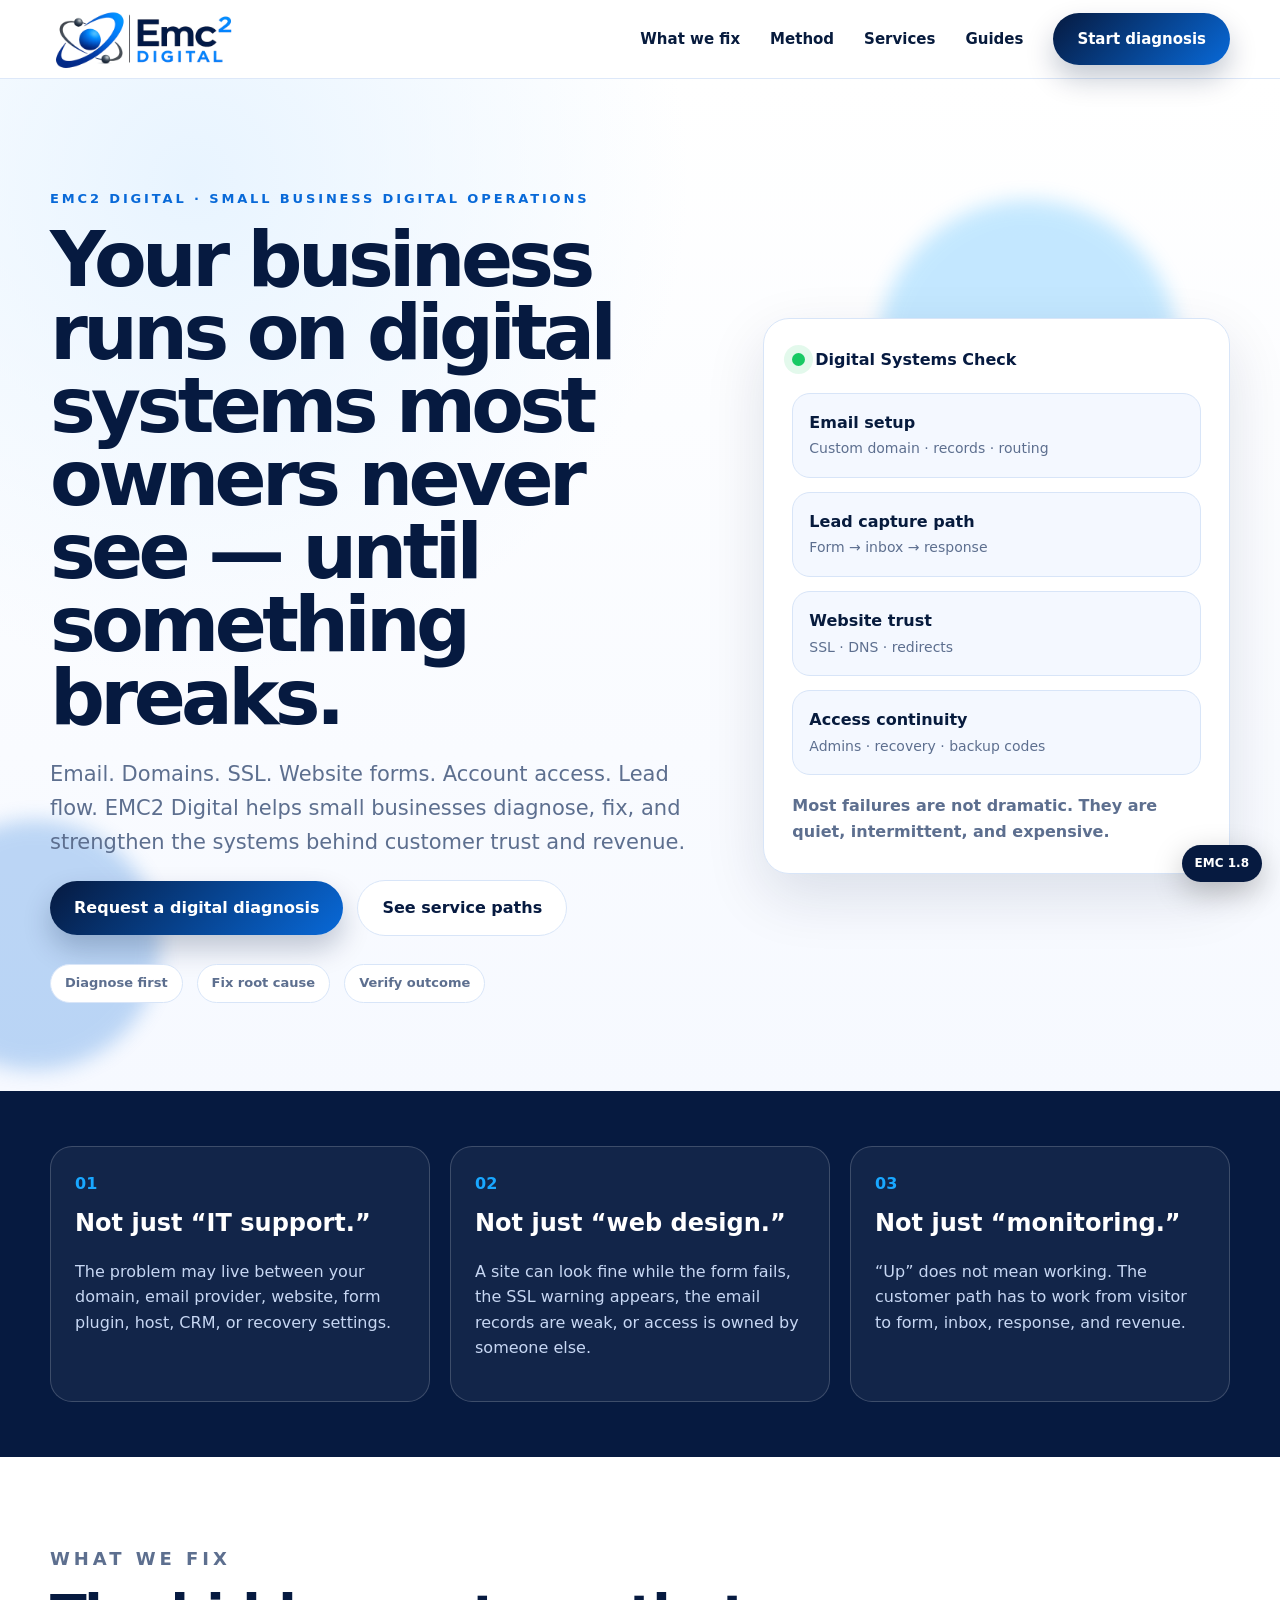
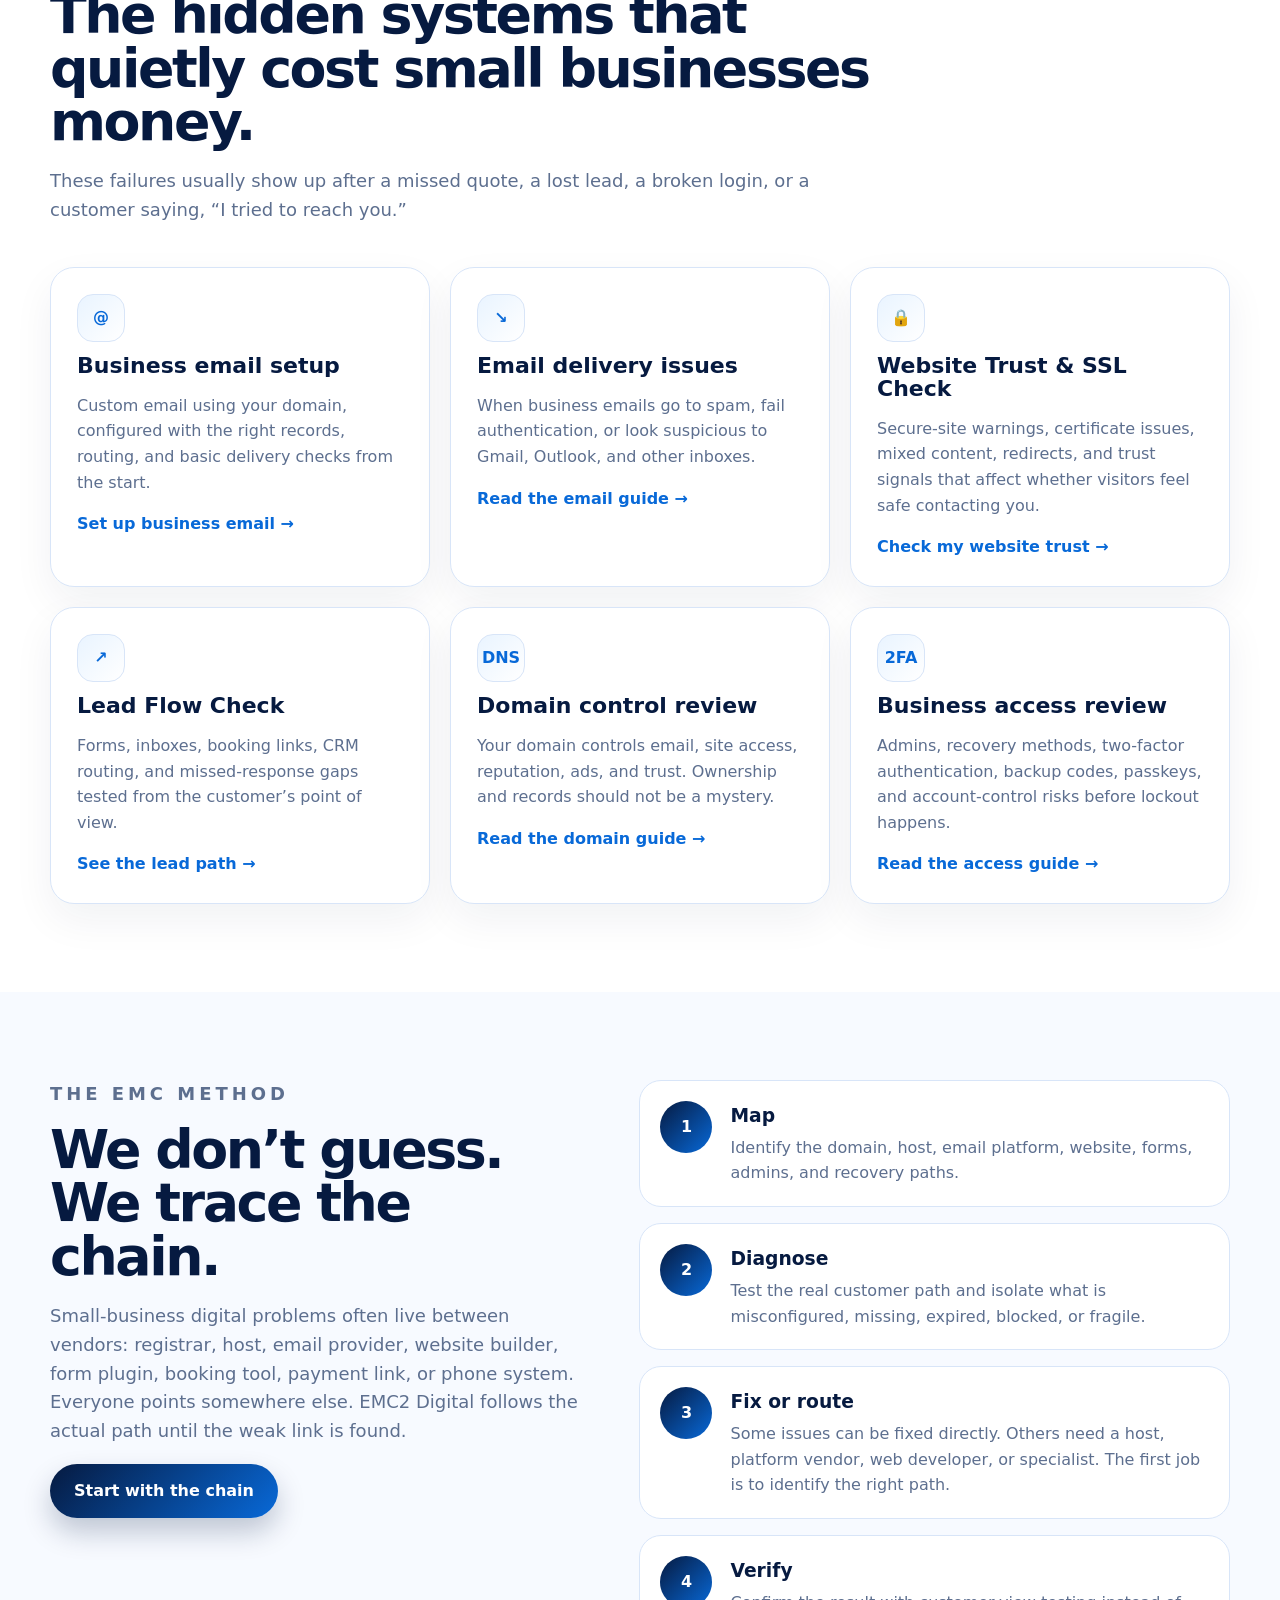
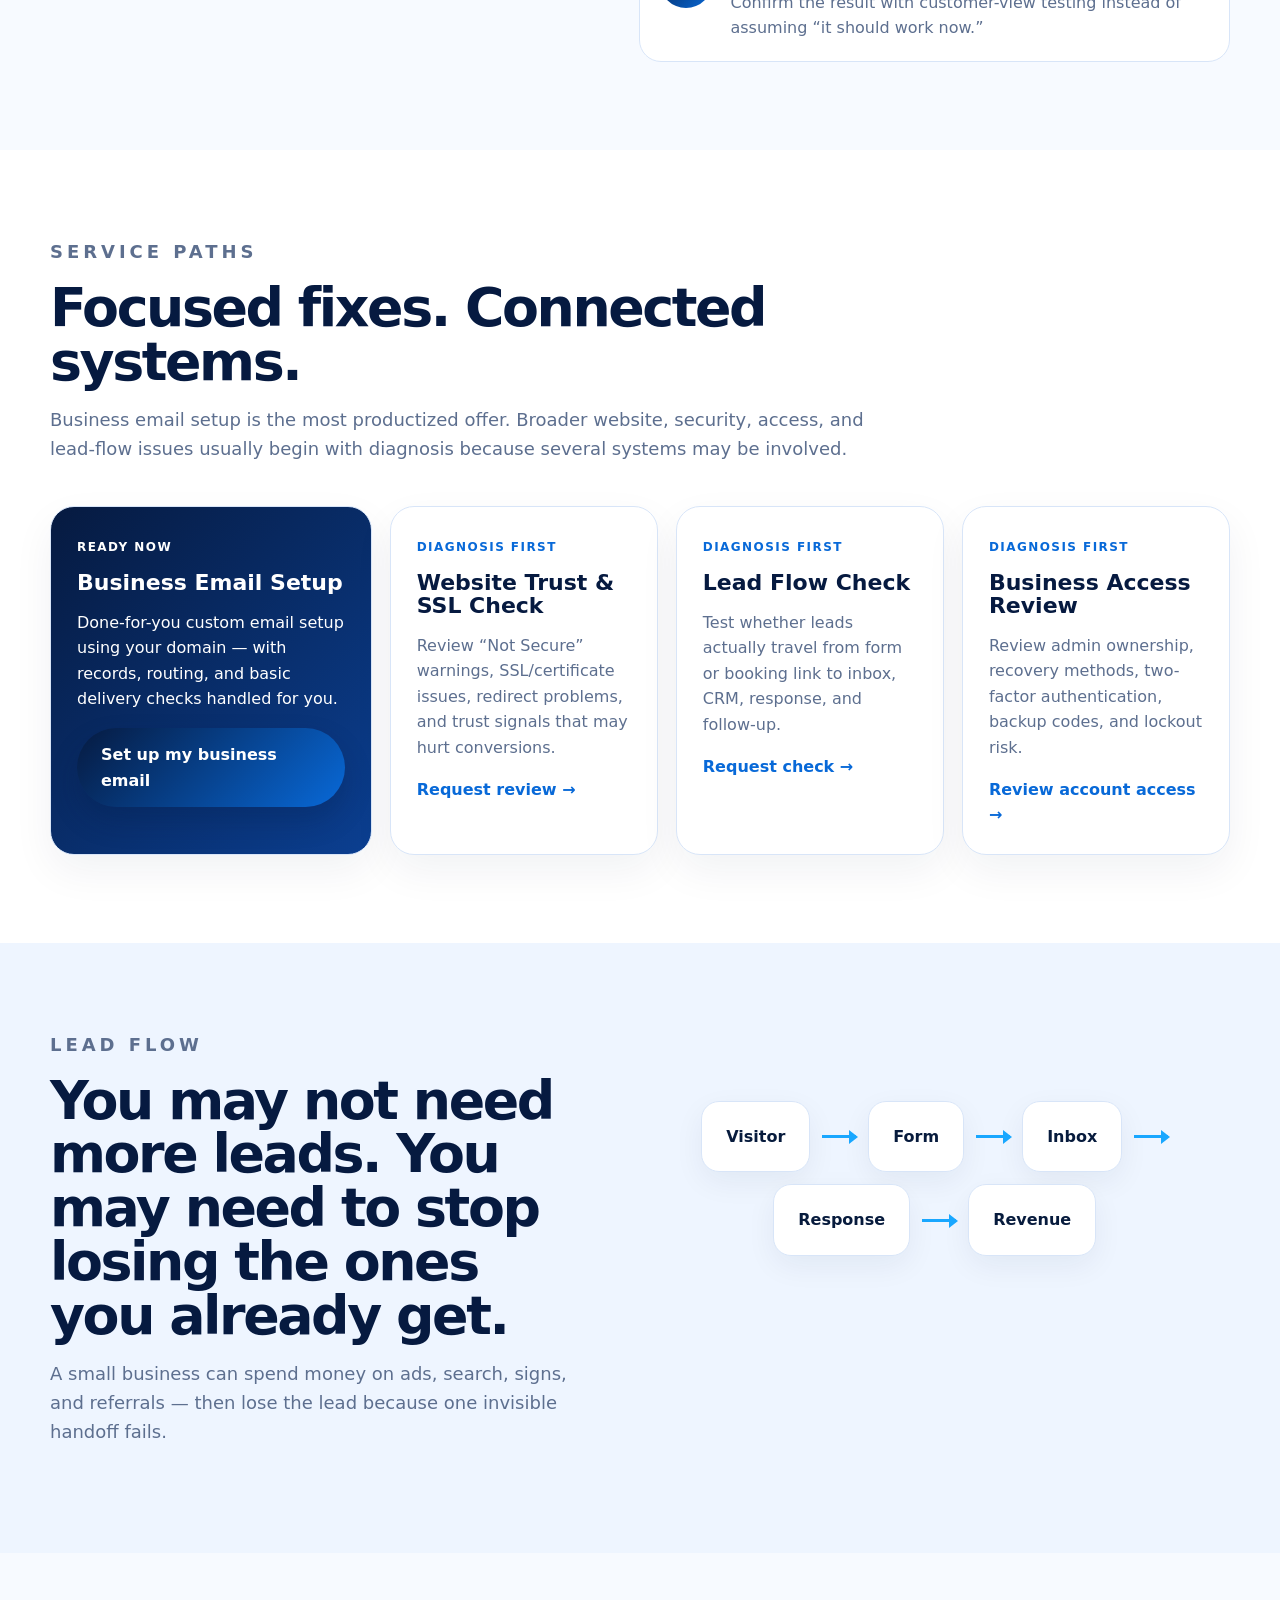
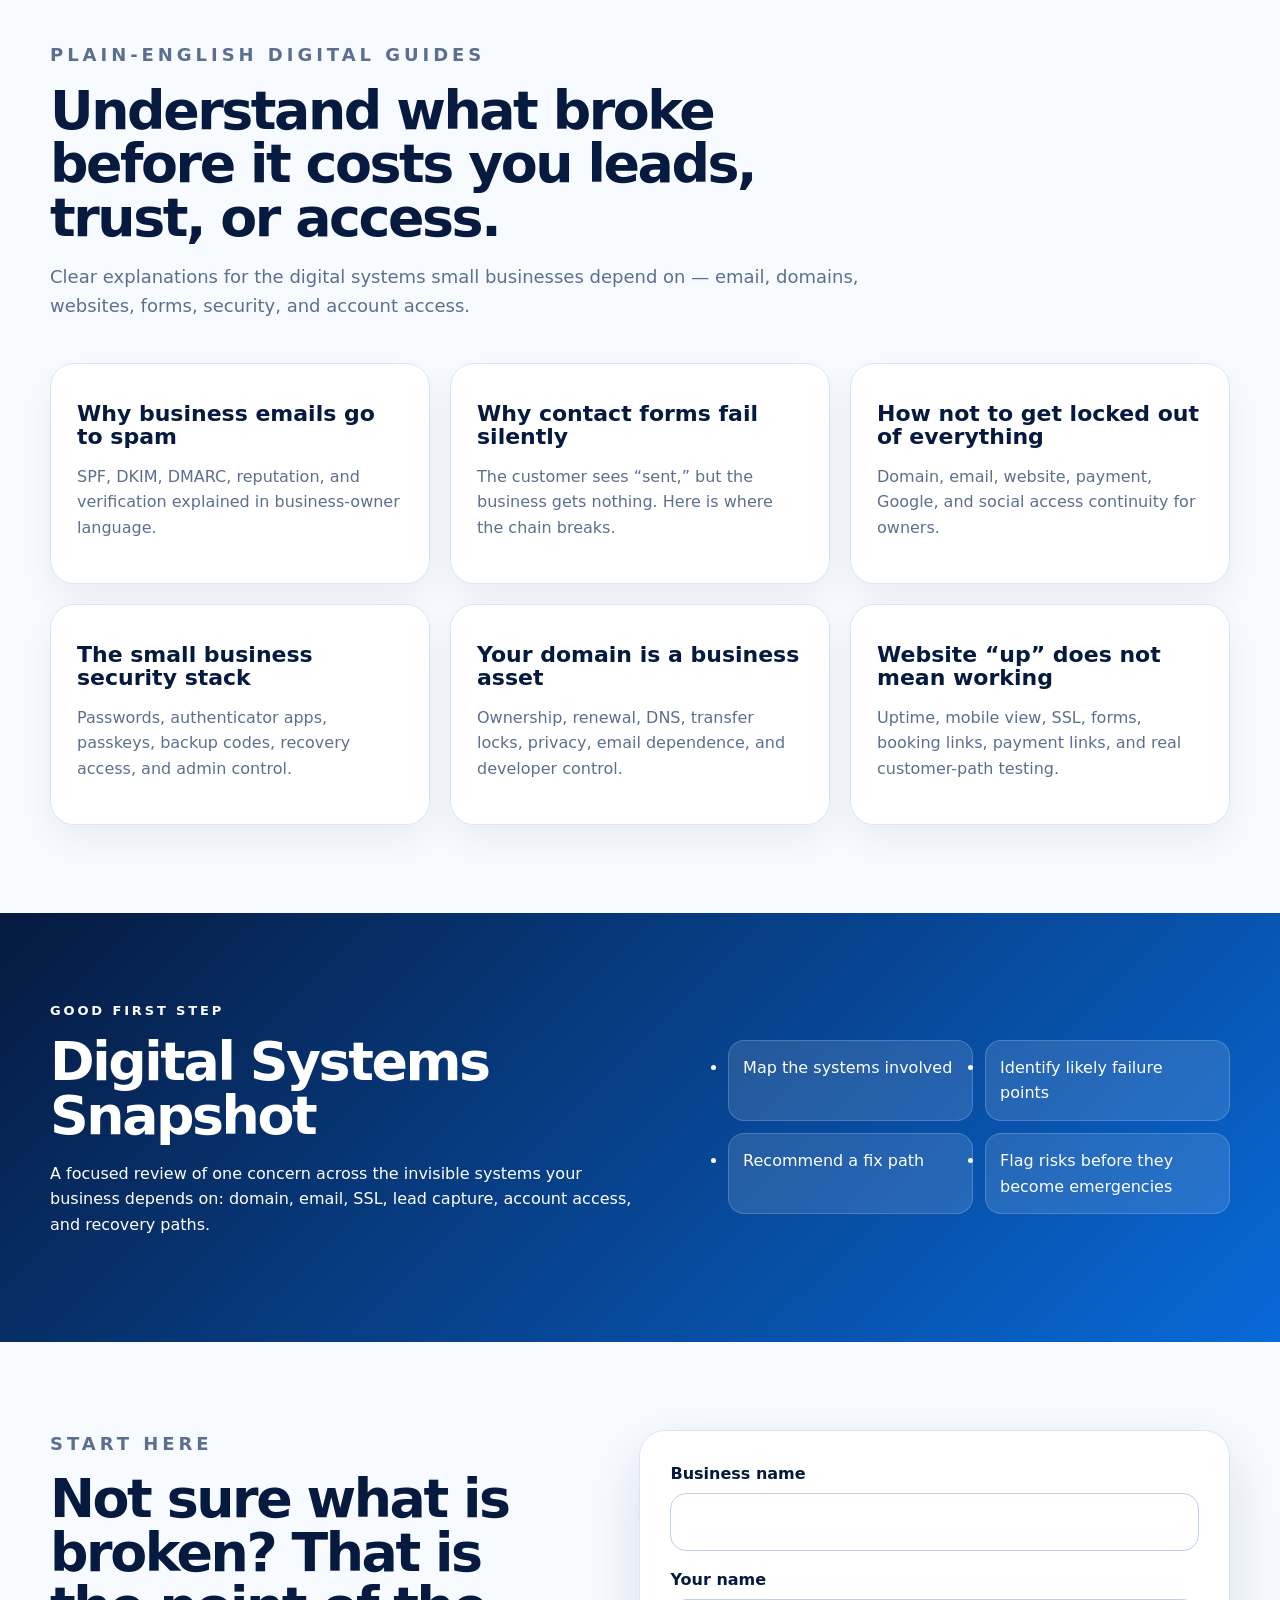
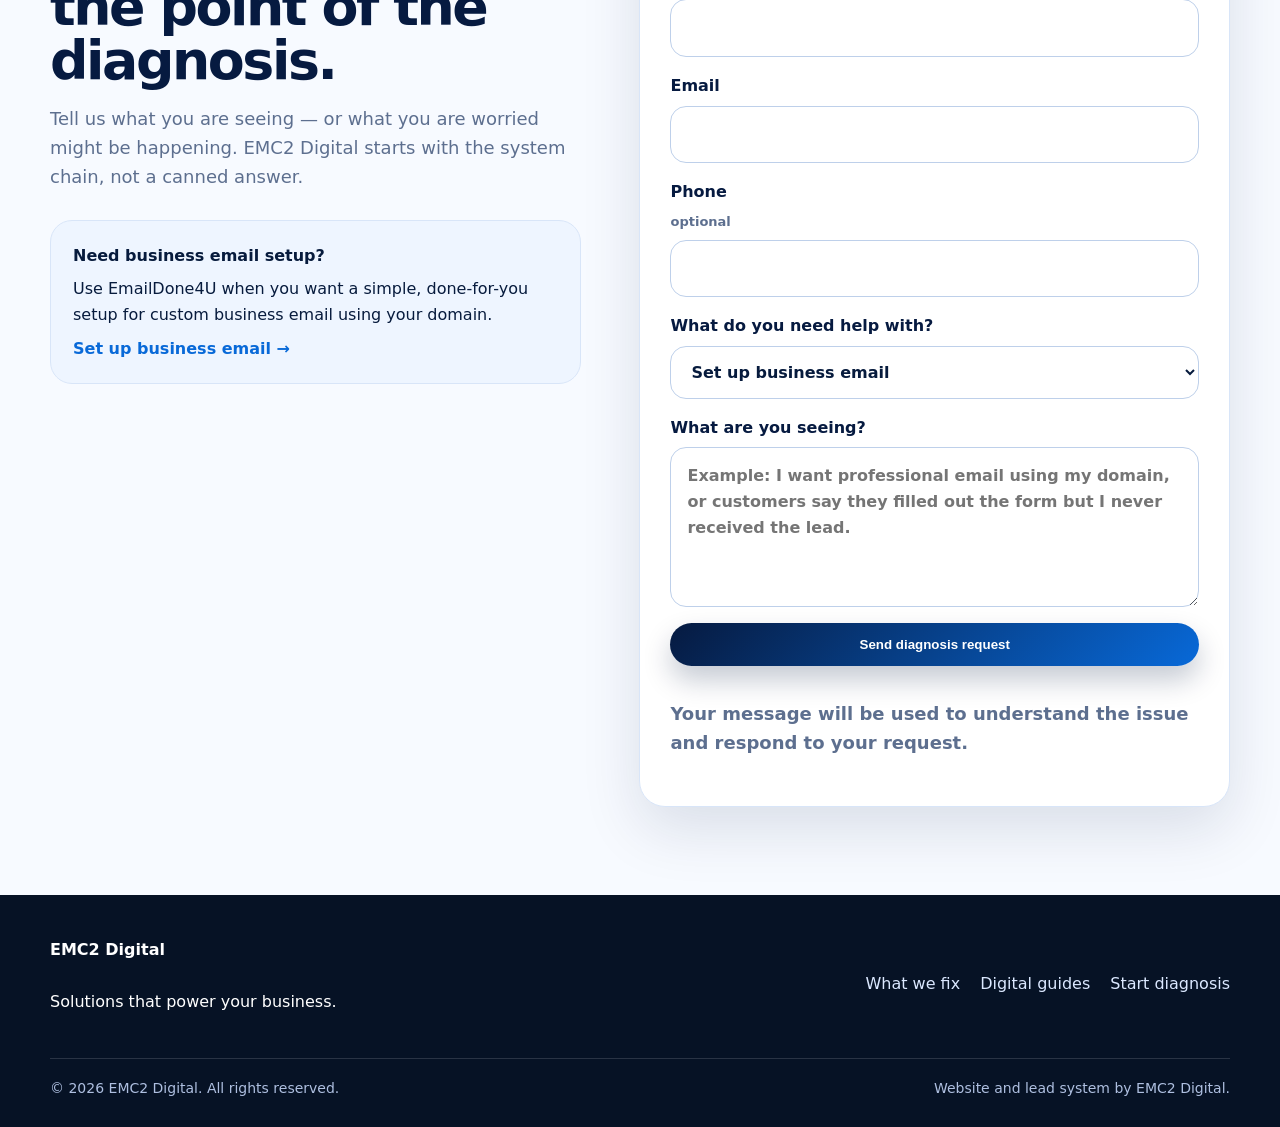
==== commit 10c4aa03: "V1.8 replaced all files and folders" ====
--- a/index.html
+++ b/index.html
@@ -12,11 +12,7 @@
   <meta property="og:image" content="/assets/images/emc2digital-logo-tagline.png" />
   <link rel="icon" href="/assets/images/favicon.svg" type="image/svg+xml" />
   <link rel="preload" as="image" href="/assets/images/emc2digital-logo-tagline.png" />
-<<<<<<< Updated upstream
-  <link rel="stylesheet" href="/assets/css/styles.css?v=1.6" />
-=======
-  <link rel="stylesheet" href="/assets/css/styles.css?v=1.7" />
->>>>>>> Stashed changes
+  <link rel="stylesheet" href="/assets/css/styles.css?v=1.8" />
   
 </head>
 <body>
@@ -24,11 +20,7 @@
   
 <header class="site-header" data-header>
   <div class="container nav-shell">
-<<<<<<< Updated upstream
-    <a class="brand" href="/index.html#top" aria-label="EMC2 Digital home"><picture><source media="(max-width: 640px)" srcset="/assets/images/emc2digital-logo-notagline.png"><img src="/assets/images/emc2digital-logo-tagline.png" alt="EMC2 Digital logo"></picture></a>
-=======
     <a class="brand" href="/index.html#top" aria-label="EMC2 Digital home"><img src="/assets/images/emc2digital-logo-notagline.png" alt="EMC2 Digital logo"></a>
->>>>>>> Stashed changes
     <button class="nav-toggle" type="button" aria-label="Open navigation" aria-expanded="false" data-nav-toggle><span></span><span></span><span></span></button>
     <nav class="site-nav" data-nav>
       <a href="/index.html#systems">What we fix</a>
@@ -175,7 +167,6 @@
 <footer class="site-footer">
   <div class="container footer-grid">
     <div class="footer-brand">
-      <img src="/assets/images/emc2digital-logo-tagline.png" alt="EMC2 Digital — Solutions that power your business">
       <strong>EMC2 Digital</strong>
       <p>Solutions that power your business.</p>
     </div>
@@ -190,12 +181,7 @@
     <span>Website and lead system by EMC2 Digital.</span>
   </div>
 </footer>
-<<<<<<< Updated upstream
-<div class="version-badge" aria-label="Page version">EMC 1.6</div>
-<script src="/assets/js/main.js?v=1.6"></script>
-=======
-<div class="version-badge" aria-label="Page version">EMC 1.7</div>
-<script src="/assets/js/main.js?v=1.7"></script>
->>>>>>> Stashed changes
+<div class="version-badge" aria-label="Page version">EMC 1.8</div>
+<script src="/assets/js/main.js?v=1.8"></script>
 </body>
 </html>
--- a/assets/css/styles.css
+++ b/assets/css/styles.css
@@ -1,2 +1,2 @@
 
-:root{--navy:#061a40;--blue:#0869d8;--cyan:#19a7ff;--ink:#071b3d;--muted:#5d6f8f;--soft:#f4f8ff;--line:#d8e5f8;--white:#fff;--shadow:0 22px 60px rgba(6,26,64,.12);--radius:26px;--max:1180px}*{box-sizing:border-box}html{scroll-behavior:smooth}body{margin:0;font-family:Inter,ui-sans-serif,system-ui,-apple-system,BlinkMacSystemFont,"Segoe UI",sans-serif;color:var(--ink);background:#fff;line-height:1.6}.skip-link{position:absolute;left:-999px;top:8px;background:#fff;padding:10px;z-index:999}.skip-link:focus{left:8px}.container{width:min(var(--max),calc(100% - 42px));margin:0 auto}.narrow{max-width:840px}.section{padding:88px 0}.site-header{position:sticky;top:0;z-index:50;background:rgba(255,255,255,.88);backdrop-filter:blur(18px);border-bottom:1px solid rgba(216,229,248,.86)}.nav-shell{height:78px;display:flex;align-items:center;justify-content:space-between}.brand img{height:76px;width:auto;display:block}.footer-brand{display:grid;gap:10px}.footer-brand img{width:210px;height:auto;display:block}.site-nav{display:flex;gap:30px;align-items:center;font-weight:800}.site-nav a{text-decoration:none;color:var(--ink);font-size:15px}.site-nav a:hover{color:var(--blue)}.nav-cta,.btn{display:inline-flex;align-items:center;justify-content:center;border-radius:999px;padding:14px 24px;font-weight:900;text-decoration:none;border:0;cursor:pointer}.nav-cta,.btn-primary{background:linear-gradient(135deg,var(--navy),var(--blue));color:#fff!important;box-shadow:0 14px 28px rgba(6,26,64,.23)}.btn-secondary{background:#fff;color:var(--navy);border:1px solid var(--line)}.nav-toggle{display:none;background:transparent;border:0}.nav-toggle span{display:block;width:26px;height:3px;background:var(--navy);margin:5px 0;border-radius:999px}.hero{position:relative;overflow:hidden;background:radial-gradient(circle at 15% 10%,#e8f4ff 0,transparent 35%),linear-gradient(180deg,#fff 0,#f6f9ff 100%);padding-top:110px}.hero-grid{display:grid;grid-template-columns:1.05fr .75fr;gap:60px;align-items:center}.eyebrow{letter-spacing:.22em;text-transform:uppercase;color:var(--blue);font-weight:900;font-size:13px;margin:0 0 14px}.hero h1,.article-hero h1{font-size:clamp(43px,6vw,78px);line-height:.95;letter-spacing:-.06em;margin:0 0 24px;color:var(--navy)}.hero-sub{font-size:21px;color:var(--muted);max-width:760px}.hero-actions,.trust-row{display:flex;gap:14px;flex-wrap:wrap;align-items:center}.trust-row{margin-top:28px}.trust-row span{border:1px solid var(--line);background:#fff;border-radius:999px;padding:8px 14px;color:var(--muted);font-weight:800;font-size:13px}.diagnostic-panel{background:#fff;border:1px solid var(--line);border-radius:var(--radius);padding:28px;box-shadow:var(--shadow)}.panel-top{display:flex;gap:10px;align-items:center;font-weight:900;color:var(--navy);margin-bottom:20px}.status-dot{width:13px;height:13px;border-radius:50%;background:#18c964;box-shadow:0 0 0 8px rgba(24,201,100,.12)}.signal-list{display:grid;gap:14px}.signal{border:1px solid var(--line);border-radius:18px;padding:16px;background:var(--soft)}.signal strong{display:block}.signal span{color:var(--muted);font-size:14px}.panel-note{margin-top:18px;color:var(--muted);font-weight:700}.problem-strip{padding:55px 0;background:var(--navy);color:#fff}.strip-grid{display:grid;grid-template-columns:repeat(3,1fr);gap:20px}.strip-card{padding:24px;border:1px solid rgba(255,255,255,.18);border-radius:22px;background:rgba(255,255,255,.05)}.strip-card h2{margin:8px 0;font-size:24px}.strip-card p{color:#c7d7f3}.metric{color:var(--cyan);font-weight:900}.section-head{max-width:820px;margin-bottom:42px}.section-head h2,.method h2,.lead-leak h2,.offer h2,.contact h2,.article-section h2,.article-cta h2{font-size:clamp(34px,4.2vw,58px);line-height:1;letter-spacing:-.045em;color:var(--navy);margin:0 0 18px}.section-head p,.method-copy p,.lead-leak p,.contact p,.article-section p,.article-section li{font-size:18px;color:var(--muted)}.card-grid,.topic-grid{display:grid;grid-template-columns:repeat(3,1fr);gap:20px}.service-card,.topic,.path-card{display:block;text-decoration:none;color:var(--ink);background:#fff;border:1px solid var(--line);border-radius:24px;padding:26px;box-shadow:0 16px 42px rgba(6,26,64,.06);transition:transform .18s ease,box-shadow .18s ease,border-color .18s ease}.service-card:hover,.topic:hover,.path-card:hover{transform:translateY(-4px);box-shadow:var(--shadow);border-color:#9cc9ff}.service-card h3,.topic h3,.path-card h3{font-size:22px;line-height:1.05;color:var(--navy);margin:12px 0}.service-card p,.topic p,.path-card p{color:var(--muted)}.service-card a,.path-card a,.contact-note a{font-weight:900;color:var(--blue);text-decoration:none}.icon-badge{width:48px;height:48px;border-radius:16px;display:grid;place-items:center;background:linear-gradient(135deg,#e9f4ff,#fff);color:var(--blue);font-weight:900;border:1px solid var(--line)}.method,.guides,.contact{background:#f7faff}.method-grid,.contact-grid,.leak-grid{display:grid;grid-template-columns:.9fr 1fr;gap:58px;align-items:start}.steps{display:grid;gap:16px}.step{display:grid;grid-template-columns:52px 1fr;gap:18px;padding:20px;border:1px solid var(--line);border-radius:22px;background:#fff}.step span{width:52px;height:52px;border-radius:50%;display:grid;place-items:center;background:linear-gradient(135deg,var(--navy),var(--blue));color:#fff;font-weight:900}.step h3{margin:0;color:var(--navy)}.step p{margin:.25rem 0 0;color:var(--muted)}.service-paths{display:grid;grid-template-columns:1.2fr 1fr 1fr 1fr;gap:18px}.path-card span{display:inline-block;color:var(--blue);font-weight:900;letter-spacing:.12em;text-transform:uppercase;font-size:12px}.path-card.featured{background:linear-gradient(135deg,var(--navy),#0b3f91);color:#fff}.path-card.featured h3,.path-card.featured p,.path-card.featured span{color:#fff}.lead-leak{background:#eef5ff}.flow{display:flex;align-items:center;justify-content:center;gap:12px;flex-wrap:wrap;padding-top:70px}.flow div{background:#fff;border:1px solid var(--line);border-radius:18px;padding:22px 24px;font-weight:900;box-shadow:0 10px 30px rgba(6,26,64,.06)}.flow span{width:34px;height:3px;background:var(--cyan);position:relative}.flow span:after{content:"";position:absolute;right:-2px;top:-5px;border-left:9px solid var(--cyan);border-top:7px solid transparent;border-bottom:7px solid transparent}.offer-band{background:linear-gradient(135deg,var(--navy),var(--blue));color:#fff}.offer{display:grid;grid-template-columns:1fr .9fr;gap:36px;align-items:center}.offer h2,.offer p,.offer .eyebrow{color:#fff}.offer ul{margin:0;display:grid;grid-template-columns:repeat(2,1fr);gap:12px}.offer li{background:rgba(255,255,255,.12);border:1px solid rgba(255,255,255,.18);padding:14px;border-radius:16px}.contact-note{margin-top:28px;padding:22px;border-radius:22px;background:#eef5ff;border:1px solid var(--line);display:grid;gap:8px}.lead-form{background:#fff;border:1px solid var(--line);border-radius:26px;padding:30px;box-shadow:var(--shadow);display:grid;gap:16px}.lead-form label{display:grid;gap:7px;font-weight:900;color:var(--navy)}.lead-form input,.lead-form select,.lead-form textarea{width:100%;border:1px solid #bed0ea;border-radius:16px;padding:15px 16px;font:inherit;color:var(--ink);background:#fff}.lead-form textarea{resize:vertical}.optional,.form-foot{color:var(--muted);font-weight:600;font-size:13px}.hidden{display:none}.article-hero{background:linear-gradient(180deg,#fff,#f7faff);padding-bottom:54px}.article{padding-top:40px}.article-section{border-bottom:1px solid var(--line);padding:28px 0}.article-section h2{font-size:34px}.article-section p{margin:0 0 16px}.article-cta{margin:42px 0 10px;background:var(--navy);color:#fff;border-radius:26px;padding:34px}.article-cta h2,.article-cta p{color:#fff}.site-footer{background:#061225;color:#fff;padding:42px 0 28px}.footer-grid,.footer-bottom{display:flex;justify-content:space-between;gap:24px;align-items:center}.footer-links{display:flex;gap:20px;flex-wrap:wrap}.footer-links a{color:#dbe8ff;text-decoration:none}.footer-bottom{border-top:1px solid rgba(255,255,255,.14);margin-top:28px;padding-top:18px;color:#aebfe0;font-size:14px}.version-badge{position:fixed;right:18px;bottom:18px;z-index:60;background:var(--navy);color:#fff;border-radius:999px;padding:9px 13px;font-size:12px;font-weight:900;box-shadow:0 10px 30px rgba(0,0,0,.25)}.orb{position:absolute;border-radius:50%;filter:blur(10px);opacity:.25}.orb-one{width:300px;height:300px;background:var(--cyan);right:8%;top:12%}.orb-two{width:250px;height:250px;background:var(--blue);left:-90px;bottom:2%}.reveal{opacity:0;transform:translateY(18px);animation:rise .7s ease forwards}.delay-1{animation-delay:.12s}.delay-2{animation-delay:.22s}@keyframes rise{to{opacity:1;transform:none}}@media(max-width:930px){.nav-toggle{display:block}.site-nav{display:none;position:absolute;top:78px;left:21px;right:21px;background:#fff;border:1px solid var(--line);border-radius:20px;padding:18px;box-shadow:var(--shadow);flex-direction:column;align-items:stretch}.site-nav.open{display:flex}.hero-grid,.method-grid,.contact-grid,.leak-grid,.offer{grid-template-columns:1fr}.strip-grid,.card-grid,.topic-grid,.service-paths{grid-template-columns:1fr}.flow{justify-content:flex-start;padding-top:20px}.offer ul{grid-template-columns:1fr}.footer-grid,.footer-bottom{flex-direction:column;align-items:flex-start}.nav-shell{height:72px}.brand img{height:60px}.footer-brand img{width:190px}.hero h1,.article-hero h1{font-size:44px}.section{padding:64px 0}}@media(max-width:560px){.container{width:min(100% - 28px,var(--max))}.hero-actions{align-items:stretch}.btn{width:100%}.flow span{display:none}.flow div{width:100%}}
+:root{--navy:#061a40;--blue:#0869d8;--cyan:#19a7ff;--ink:#071b3d;--muted:#5d6f8f;--soft:#f4f8ff;--line:#d8e5f8;--white:#fff;--shadow:0 22px 60px rgba(6,26,64,.12);--radius:26px;--max:1180px}*{box-sizing:border-box}html{scroll-behavior:smooth}body{margin:0;font-family:Inter,ui-sans-serif,system-ui,-apple-system,BlinkMacSystemFont,"Segoe UI",sans-serif;color:var(--ink);background:#fff;line-height:1.6}.skip-link{position:absolute;left:-999px;top:8px;background:#fff;padding:10px;z-index:999}.skip-link:focus{left:8px}.container{width:min(var(--max),calc(100% - 42px));margin:0 auto}.narrow{max-width:840px}.section{padding:88px 0}.site-header{position:sticky;top:0;z-index:50;background:rgba(255,255,255,.88);backdrop-filter:blur(18px);border-bottom:1px solid rgba(216,229,248,.86)}.nav-shell{height:78px;display:flex;align-items:center;justify-content:space-between}.brand img{height:76px;width:auto;display:block}.footer-brand{display:grid;gap:10px}.site-nav{display:flex;gap:30px;align-items:center;font-weight:800}.site-nav a{text-decoration:none;color:var(--ink);font-size:15px}.site-nav a:hover{color:var(--blue)}.nav-cta,.btn{display:inline-flex;align-items:center;justify-content:center;border-radius:999px;padding:14px 24px;font-weight:900;text-decoration:none;border:0;cursor:pointer}.nav-cta,.btn-primary{background:linear-gradient(135deg,var(--navy),var(--blue));color:#fff!important;box-shadow:0 14px 28px rgba(6,26,64,.23)}.btn-secondary{background:#fff;color:var(--navy);border:1px solid var(--line)}.nav-toggle{display:none;background:transparent;border:0}.nav-toggle span{display:block;width:26px;height:3px;background:var(--navy);margin:5px 0;border-radius:999px}.hero{position:relative;overflow:hidden;background:radial-gradient(circle at 15% 10%,#e8f4ff 0,transparent 35%),linear-gradient(180deg,#fff 0,#f6f9ff 100%);padding-top:110px}.hero-grid{display:grid;grid-template-columns:1.05fr .75fr;gap:60px;align-items:center}.eyebrow{letter-spacing:.22em;text-transform:uppercase;color:var(--blue);font-weight:900;font-size:13px;margin:0 0 14px}.hero h1,.article-hero h1{font-size:clamp(43px,6vw,78px);line-height:.95;letter-spacing:-.06em;margin:0 0 24px;color:var(--navy)}.hero-sub{font-size:21px;color:var(--muted);max-width:760px}.hero-actions,.trust-row{display:flex;gap:14px;flex-wrap:wrap;align-items:center}.trust-row{margin-top:28px}.trust-row span{border:1px solid var(--line);background:#fff;border-radius:999px;padding:8px 14px;color:var(--muted);font-weight:800;font-size:13px}.diagnostic-panel{background:#fff;border:1px solid var(--line);border-radius:var(--radius);padding:28px;box-shadow:var(--shadow)}.panel-top{display:flex;gap:10px;align-items:center;font-weight:900;color:var(--navy);margin-bottom:20px}.status-dot{width:13px;height:13px;border-radius:50%;background:#18c964;box-shadow:0 0 0 8px rgba(24,201,100,.12)}.signal-list{display:grid;gap:14px}.signal{border:1px solid var(--line);border-radius:18px;padding:16px;background:var(--soft)}.signal strong{display:block}.signal span{color:var(--muted);font-size:14px}.panel-note{margin-top:18px;color:var(--muted);font-weight:700}.problem-strip{padding:55px 0;background:var(--navy);color:#fff}.strip-grid{display:grid;grid-template-columns:repeat(3,1fr);gap:20px}.strip-card{padding:24px;border:1px solid rgba(255,255,255,.18);border-radius:22px;background:rgba(255,255,255,.05)}.strip-card h2{margin:8px 0;font-size:24px}.strip-card p{color:#c7d7f3}.metric{color:var(--cyan);font-weight:900}.section-head{max-width:820px;margin-bottom:42px}.section-head h2,.method h2,.lead-leak h2,.offer h2,.contact h2,.article-section h2,.article-cta h2{font-size:clamp(34px,4.2vw,58px);line-height:1;letter-spacing:-.045em;color:var(--navy);margin:0 0 18px}.section-head p,.method-copy p,.lead-leak p,.contact p,.article-section p,.article-section li{font-size:18px;color:var(--muted)}.card-grid,.topic-grid{display:grid;grid-template-columns:repeat(3,1fr);gap:20px}.service-card,.topic,.path-card{display:block;text-decoration:none;color:var(--ink);background:#fff;border:1px solid var(--line);border-radius:24px;padding:26px;box-shadow:0 16px 42px rgba(6,26,64,.06);transition:transform .18s ease,box-shadow .18s ease,border-color .18s ease}.service-card:hover,.topic:hover,.path-card:hover{transform:translateY(-4px);box-shadow:var(--shadow);border-color:#9cc9ff}.service-card h3,.topic h3,.path-card h3{font-size:22px;line-height:1.05;color:var(--navy);margin:12px 0}.service-card p,.topic p,.path-card p{color:var(--muted)}.service-card a,.path-card a,.contact-note a{font-weight:900;color:var(--blue);text-decoration:none}.icon-badge{width:48px;height:48px;border-radius:16px;display:grid;place-items:center;background:linear-gradient(135deg,#e9f4ff,#fff);color:var(--blue);font-weight:900;border:1px solid var(--line)}.method,.guides,.contact{background:#f7faff}.method-grid,.contact-grid,.leak-grid{display:grid;grid-template-columns:.9fr 1fr;gap:58px;align-items:start}.steps{display:grid;gap:16px}.step{display:grid;grid-template-columns:52px 1fr;gap:18px;padding:20px;border:1px solid var(--line);border-radius:22px;background:#fff}.step span{width:52px;height:52px;border-radius:50%;display:grid;place-items:center;background:linear-gradient(135deg,var(--navy),var(--blue));color:#fff;font-weight:900}.step h3{margin:0;color:var(--navy)}.step p{margin:.25rem 0 0;color:var(--muted)}.service-paths{display:grid;grid-template-columns:1.2fr 1fr 1fr 1fr;gap:18px}.path-card span{display:inline-block;color:var(--blue);font-weight:900;letter-spacing:.12em;text-transform:uppercase;font-size:12px}.path-card.featured{background:linear-gradient(135deg,var(--navy),#0b3f91);color:#fff}.path-card.featured h3,.path-card.featured p,.path-card.featured span{color:#fff}.lead-leak{background:#eef5ff}.flow{display:flex;align-items:center;justify-content:center;gap:12px;flex-wrap:wrap;padding-top:70px}.flow div{background:#fff;border:1px solid var(--line);border-radius:18px;padding:22px 24px;font-weight:900;box-shadow:0 10px 30px rgba(6,26,64,.06)}.flow span{width:34px;height:3px;background:var(--cyan);position:relative}.flow span:after{content:"";position:absolute;right:-2px;top:-5px;border-left:9px solid var(--cyan);border-top:7px solid transparent;border-bottom:7px solid transparent}.offer-band{background:linear-gradient(135deg,var(--navy),var(--blue));color:#fff}.offer{display:grid;grid-template-columns:1fr .9fr;gap:36px;align-items:center}.offer h2,.offer p,.offer .eyebrow{color:#fff}.offer ul{margin:0;display:grid;grid-template-columns:repeat(2,1fr);gap:12px}.offer li{background:rgba(255,255,255,.12);border:1px solid rgba(255,255,255,.18);padding:14px;border-radius:16px}.contact-note{margin-top:28px;padding:22px;border-radius:22px;background:#eef5ff;border:1px solid var(--line);display:grid;gap:8px}.lead-form{background:#fff;border:1px solid var(--line);border-radius:26px;padding:30px;box-shadow:var(--shadow);display:grid;gap:16px}.lead-form label{display:grid;gap:7px;font-weight:900;color:var(--navy)}.lead-form input,.lead-form select,.lead-form textarea{width:100%;border:1px solid #bed0ea;border-radius:16px;padding:15px 16px;font:inherit;color:var(--ink);background:#fff}.lead-form textarea{resize:vertical}.optional,.form-foot{color:var(--muted);font-weight:600;font-size:13px}.hidden{display:none}.article-hero{background:linear-gradient(180deg,#fff,#f7faff);padding-bottom:54px}.article{padding-top:40px}.article-section{border-bottom:1px solid var(--line);padding:28px 0}.article-section h2{font-size:34px}.article-section p{margin:0 0 16px}.article-cta{margin:42px 0 10px;background:var(--navy);color:#fff;border-radius:26px;padding:34px}.article-cta h2,.article-cta p{color:#fff}.site-footer{background:#061225;color:#fff;padding:42px 0 28px}.footer-grid,.footer-bottom{display:flex;justify-content:space-between;gap:24px;align-items:center}.footer-links{display:flex;gap:20px;flex-wrap:wrap}.footer-links a{color:#dbe8ff;text-decoration:none}.footer-bottom{border-top:1px solid rgba(255,255,255,.14);margin-top:28px;padding-top:18px;color:#aebfe0;font-size:14px}.version-badge{position:fixed;right:18px;bottom:18px;z-index:60;background:var(--navy);color:#fff;border-radius:999px;padding:9px 13px;font-size:12px;font-weight:900;box-shadow:0 10px 30px rgba(0,0,0,.25)}.orb{position:absolute;border-radius:50%;filter:blur(10px);opacity:.25}.orb-one{width:300px;height:300px;background:var(--cyan);right:8%;top:12%}.orb-two{width:250px;height:250px;background:var(--blue);left:-90px;bottom:2%}.reveal{opacity:0;transform:translateY(18px);animation:rise .7s ease forwards}.delay-1{animation-delay:.12s}.delay-2{animation-delay:.22s}@keyframes rise{to{opacity:1;transform:none}}@media(max-width:930px){.nav-toggle{display:block}.site-nav{display:none;position:absolute;top:78px;left:21px;right:21px;background:#fff;border:1px solid var(--line);border-radius:20px;padding:18px;box-shadow:var(--shadow);flex-direction:column;align-items:stretch}.site-nav.open{display:flex}.hero-grid,.method-grid,.contact-grid,.leak-grid,.offer{grid-template-columns:1fr}.strip-grid,.card-grid,.topic-grid,.service-paths{grid-template-columns:1fr}.flow{justify-content:flex-start;padding-top:20px}.offer ul{grid-template-columns:1fr}.footer-grid,.footer-bottom{flex-direction:column;align-items:flex-start}.nav-shell{height:72px}.brand img{height:60px}.hero h1,.article-hero h1{font-size:44px}.section{padding:64px 0}}@media(max-width:560px){.container{width:min(100% - 28px,var(--max))}.hero-actions{align-items:stretch}.btn{width:100%}.flow span{display:none}.flow div{width:100%}}
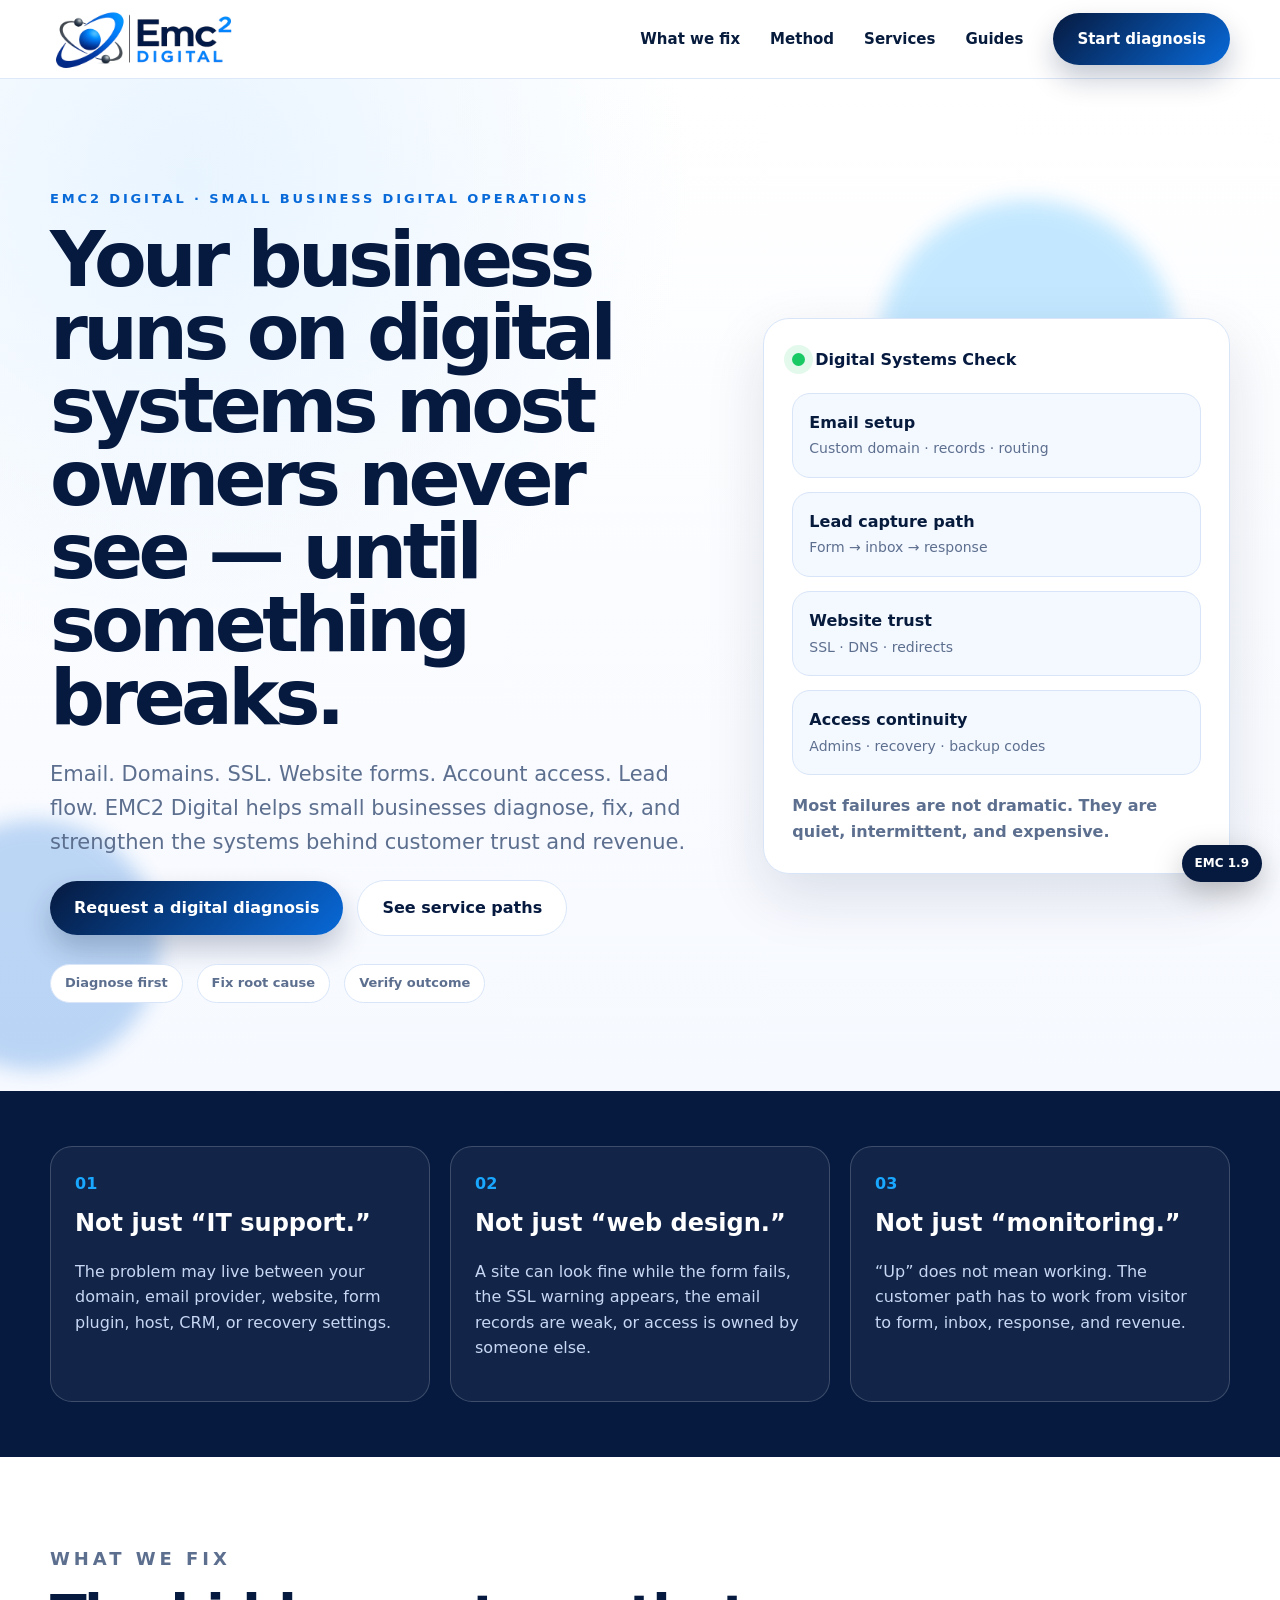
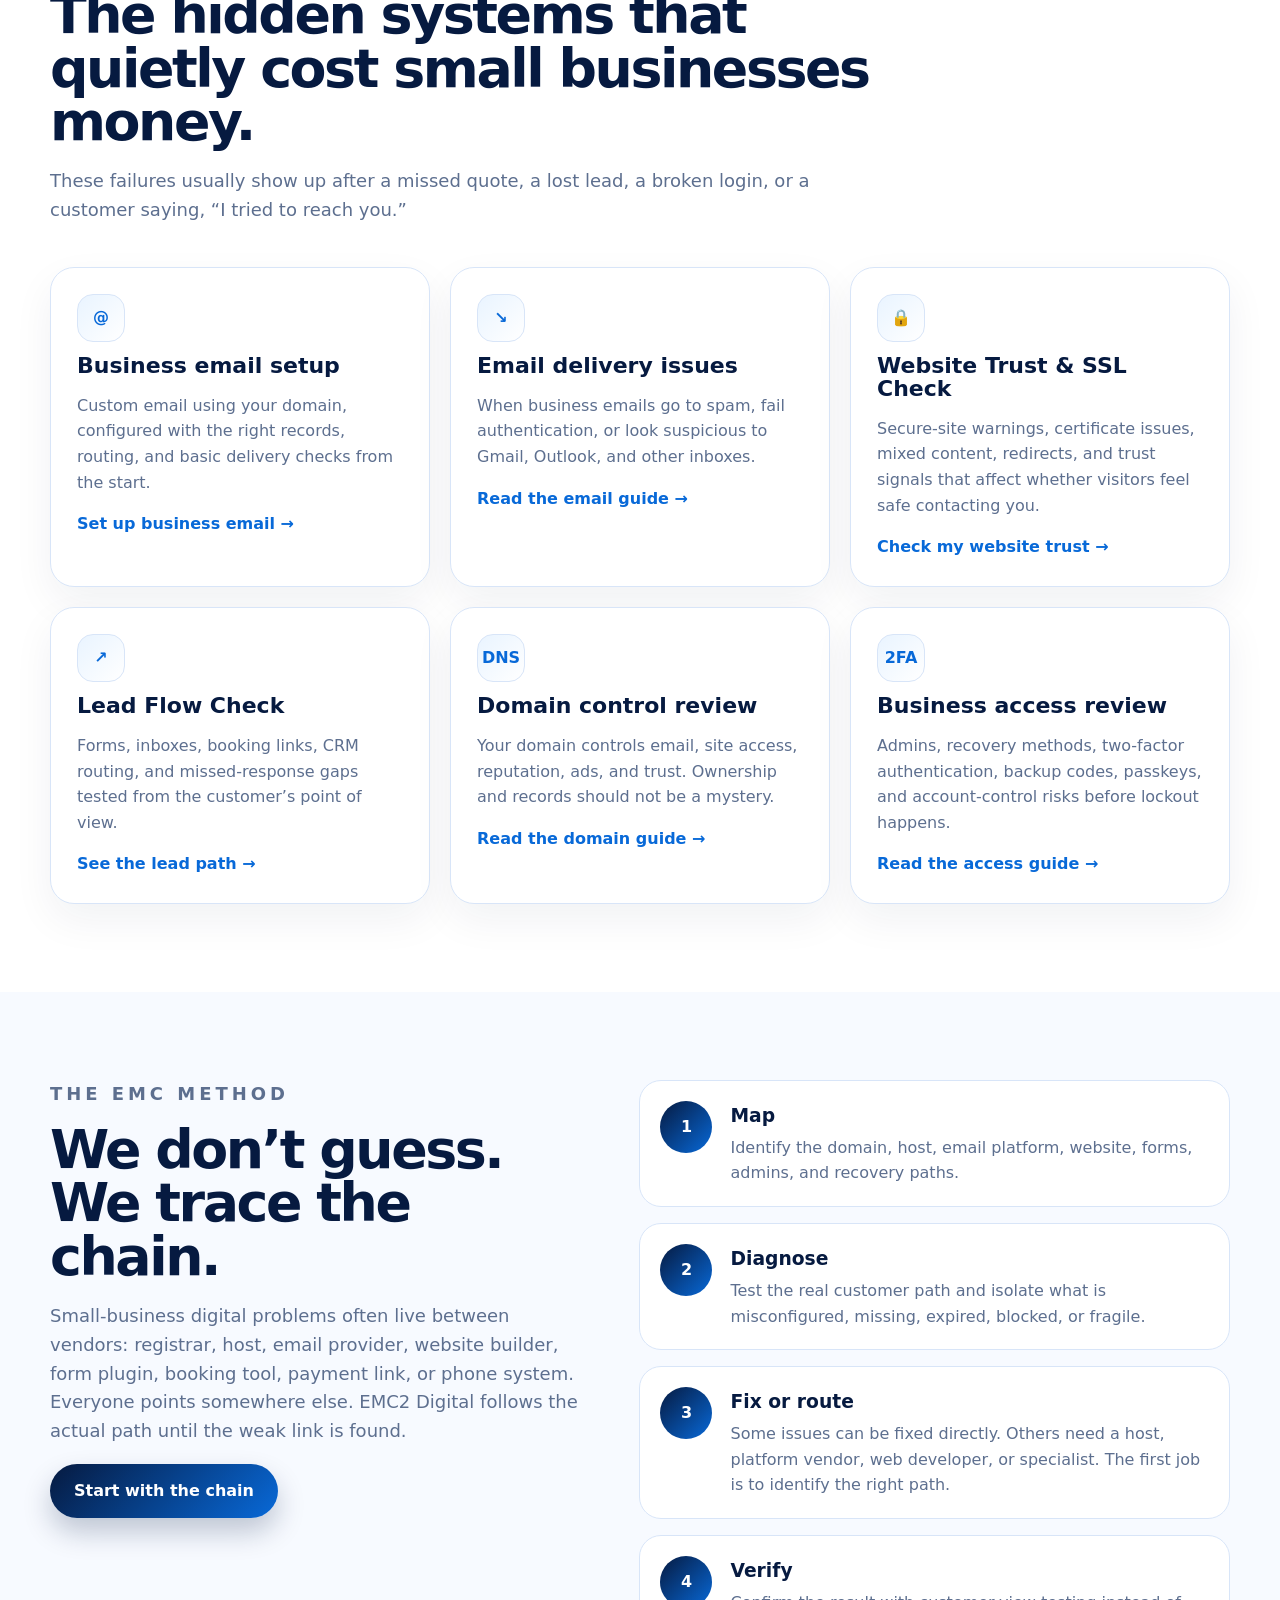
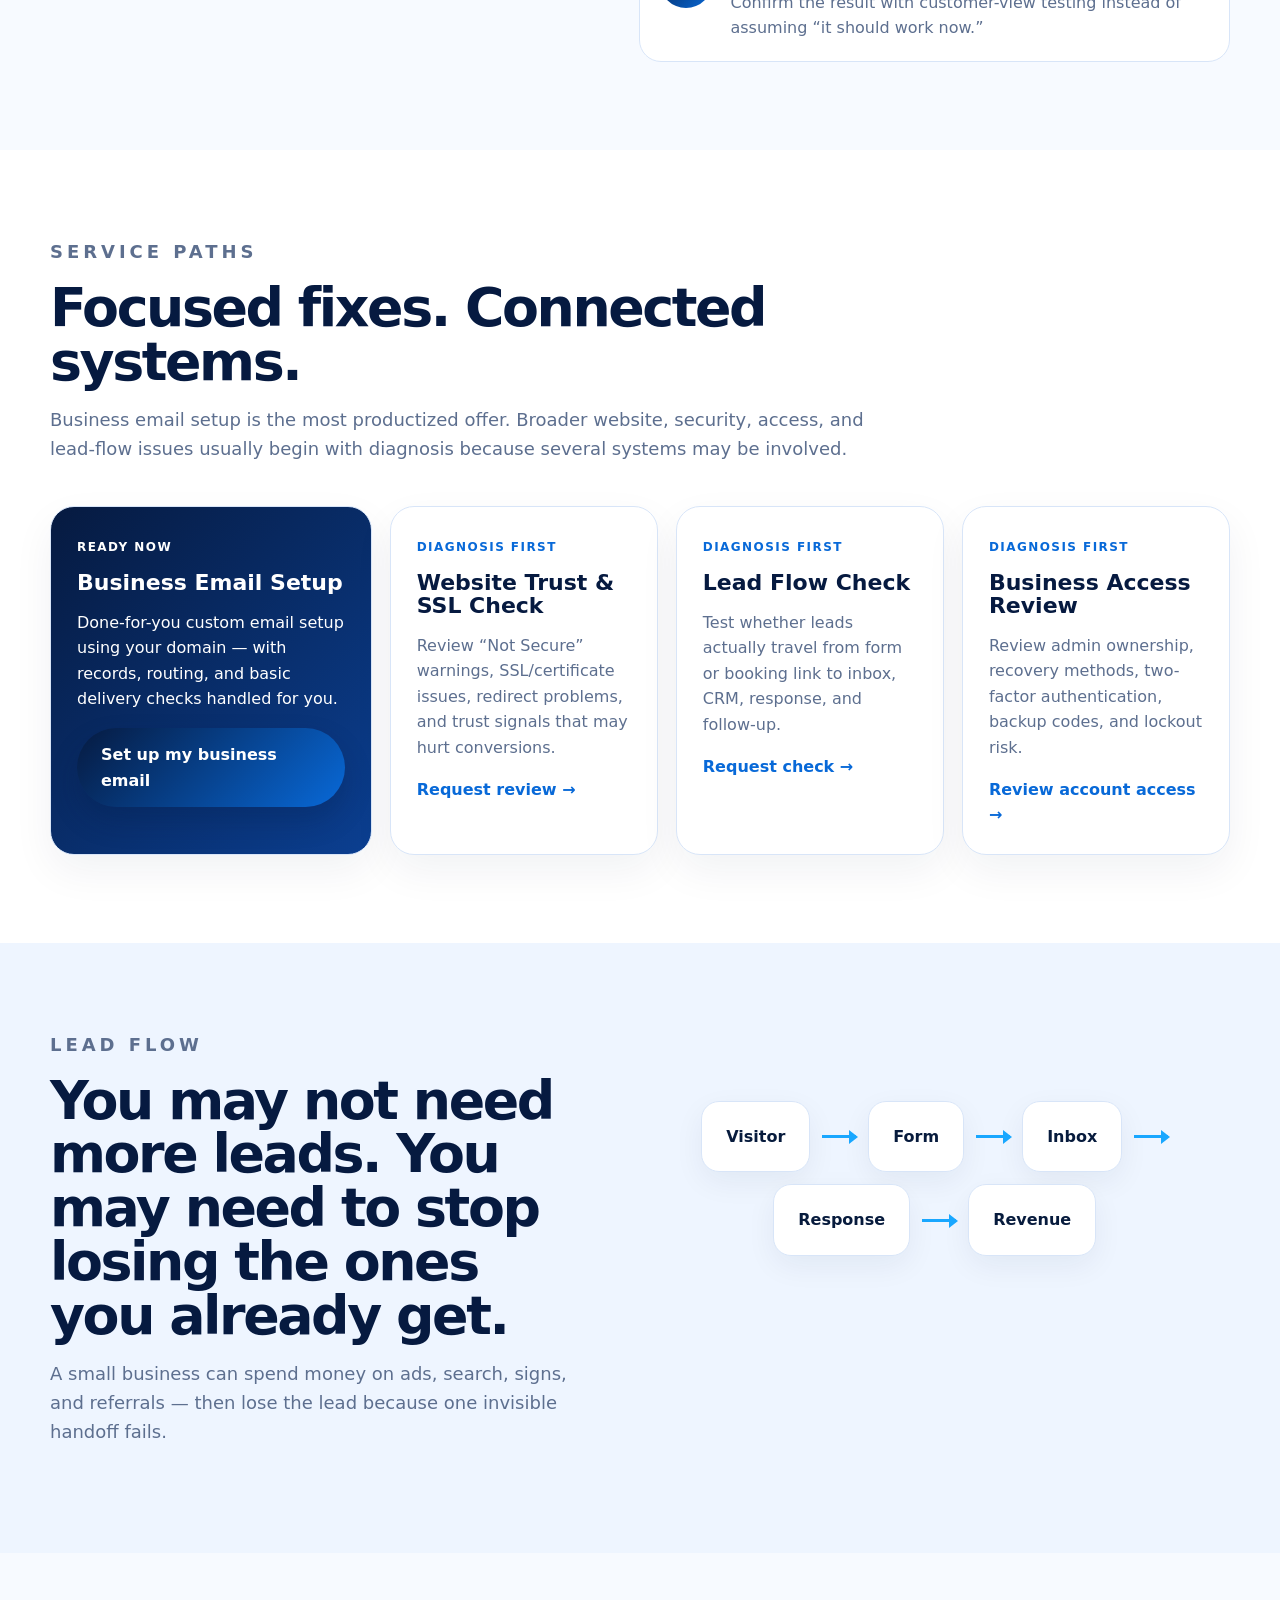
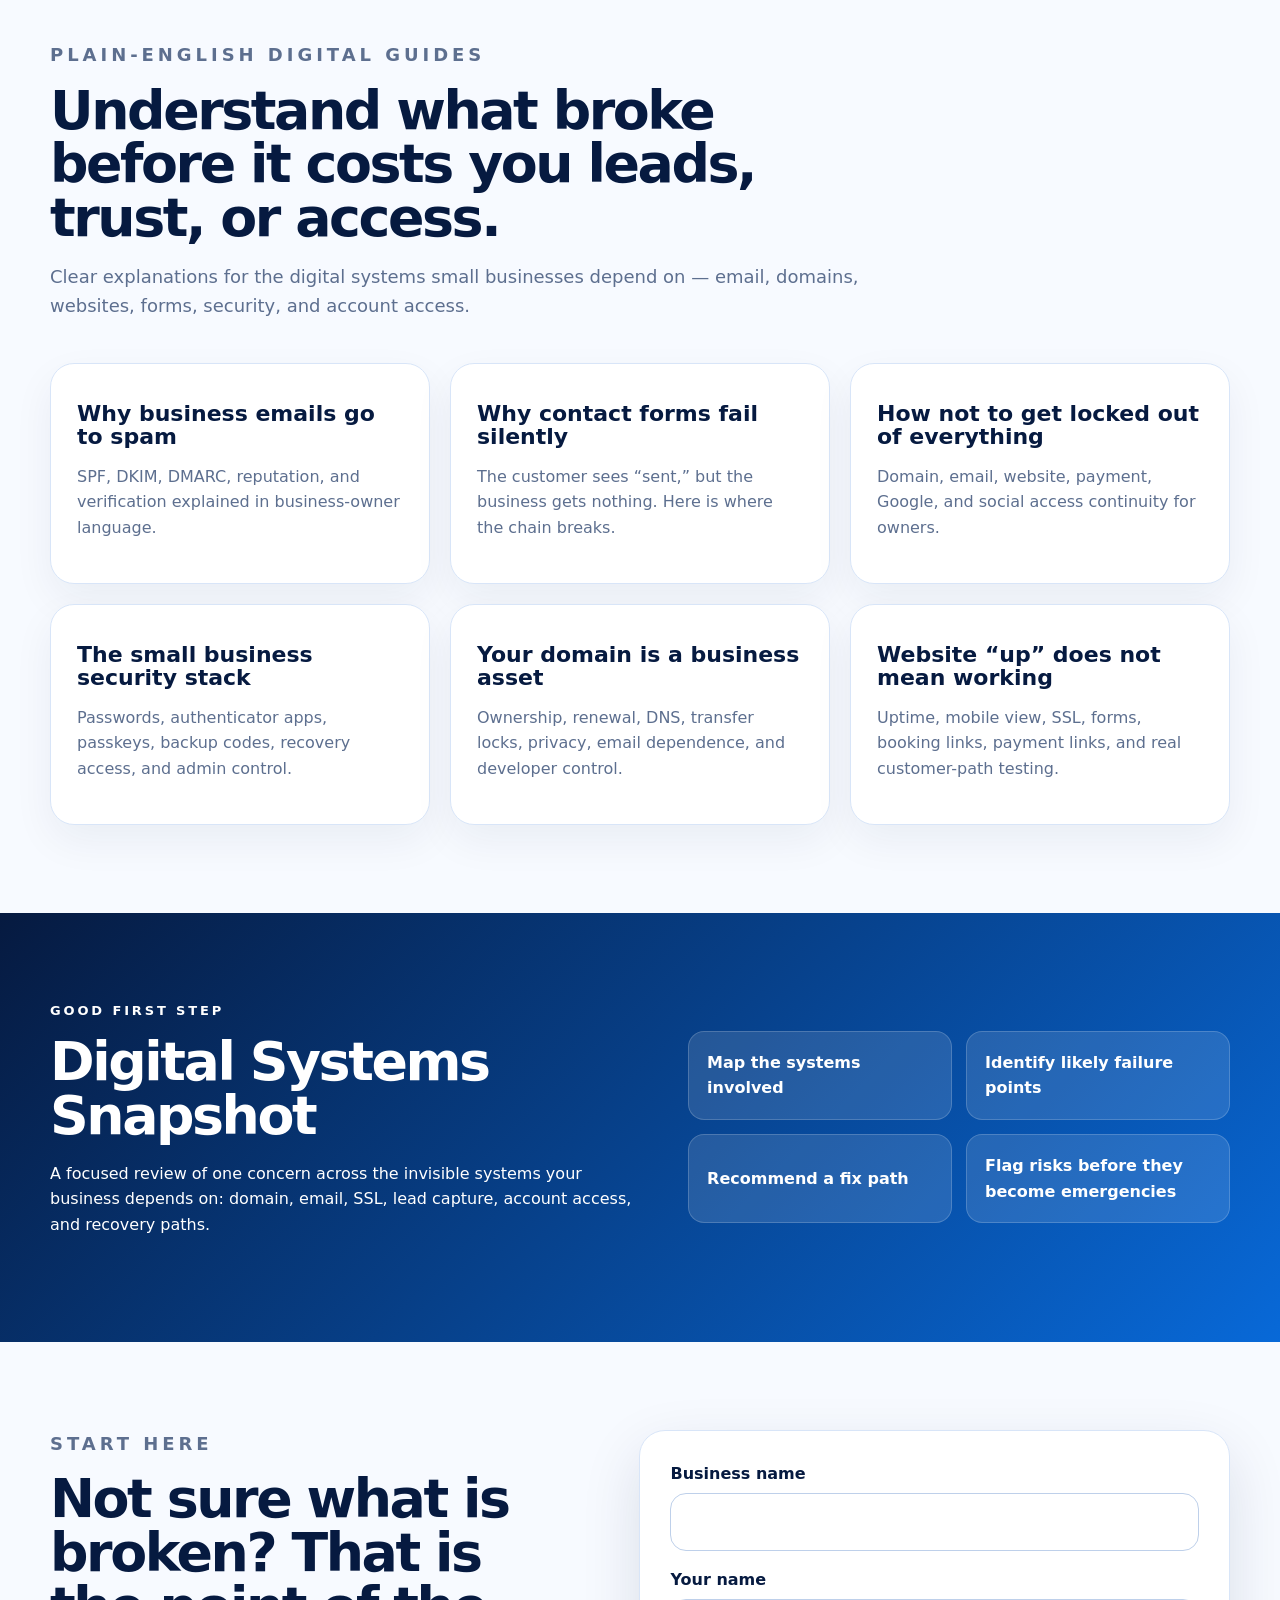
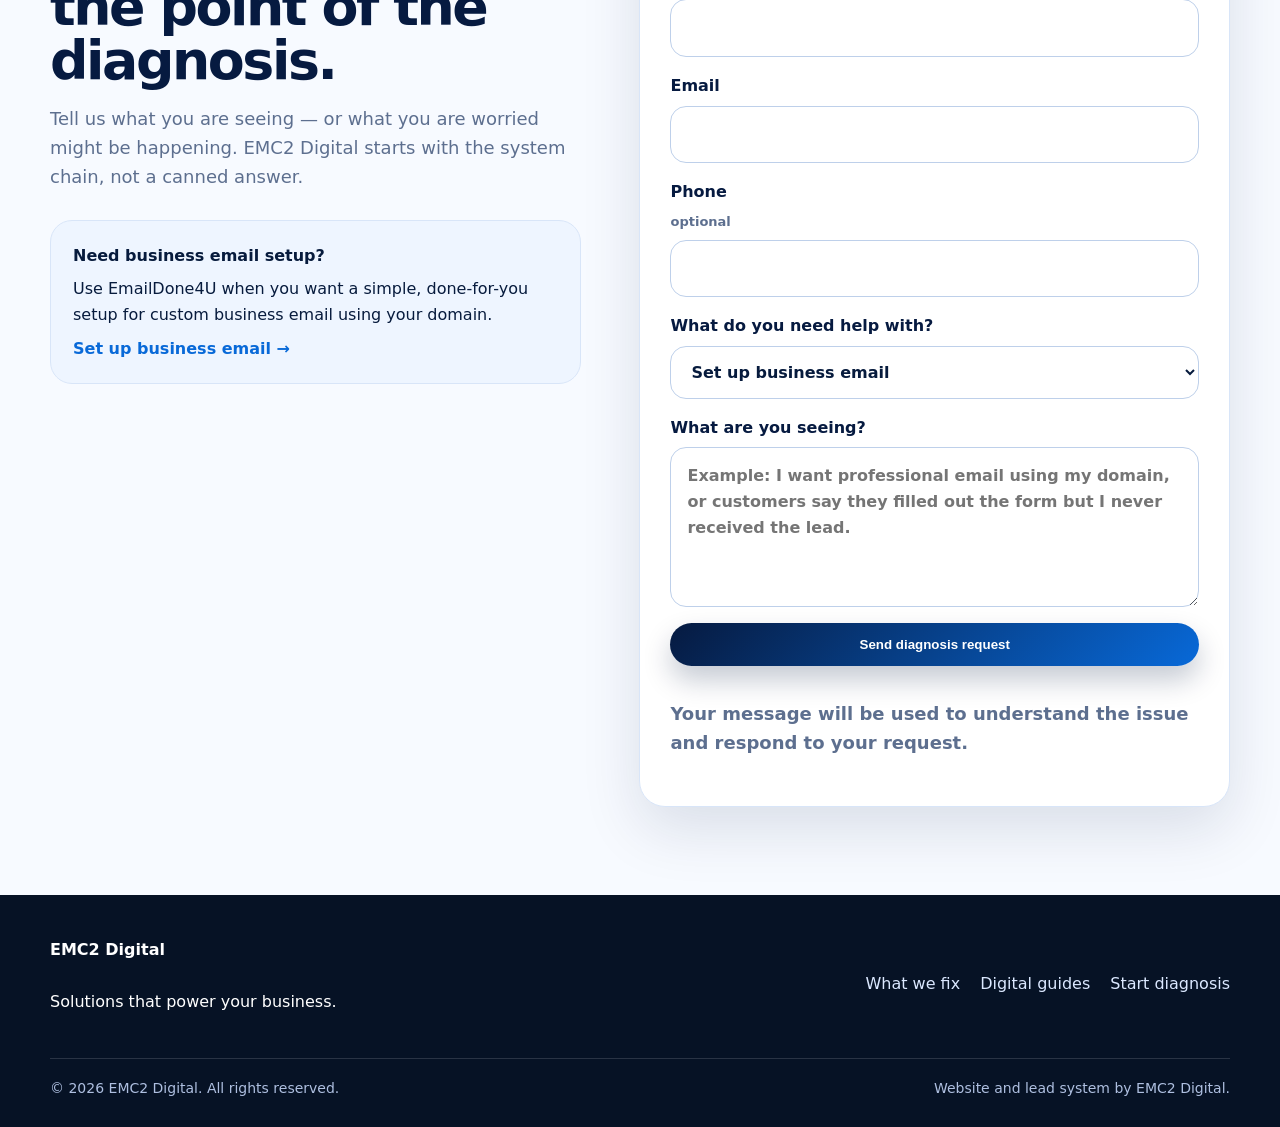
==== commit 7daa0699: "V1.9 updated folders and files" ====
--- a/index.html
+++ b/index.html
@@ -12,7 +12,7 @@
   <meta property="og:image" content="/assets/images/emc2digital-logo-tagline.png" />
   <link rel="icon" href="/assets/images/favicon.svg" type="image/svg+xml" />
   <link rel="preload" as="image" href="/assets/images/emc2digital-logo-tagline.png" />
-  <link rel="stylesheet" href="/assets/css/styles.css?v=1.8" />
+  <link rel="stylesheet" href="/assets/css/styles.css?v=1.9" />
   
 </head>
 <body>
@@ -181,7 +181,7 @@
     <span>Website and lead system by EMC2 Digital.</span>
   </div>
 </footer>
-<div class="version-badge" aria-label="Page version">EMC 1.8</div>
-<script src="/assets/js/main.js?v=1.8"></script>
+<div class="version-badge" aria-label="Page version">EMC 1.9</div>
+<script src="/assets/js/main.js?v=1.9"></script>
 </body>
 </html>
--- a/assets/css/styles.css
+++ b/assets/css/styles.css
@@ -1,2 +1,2 @@
 
-:root{--navy:#061a40;--blue:#0869d8;--cyan:#19a7ff;--ink:#071b3d;--muted:#5d6f8f;--soft:#f4f8ff;--line:#d8e5f8;--white:#fff;--shadow:0 22px 60px rgba(6,26,64,.12);--radius:26px;--max:1180px}*{box-sizing:border-box}html{scroll-behavior:smooth}body{margin:0;font-family:Inter,ui-sans-serif,system-ui,-apple-system,BlinkMacSystemFont,"Segoe UI",sans-serif;color:var(--ink);background:#fff;line-height:1.6}.skip-link{position:absolute;left:-999px;top:8px;background:#fff;padding:10px;z-index:999}.skip-link:focus{left:8px}.container{width:min(var(--max),calc(100% - 42px));margin:0 auto}.narrow{max-width:840px}.section{padding:88px 0}.site-header{position:sticky;top:0;z-index:50;background:rgba(255,255,255,.88);backdrop-filter:blur(18px);border-bottom:1px solid rgba(216,229,248,.86)}.nav-shell{height:78px;display:flex;align-items:center;justify-content:space-between}.brand img{height:76px;width:auto;display:block}.footer-brand{display:grid;gap:10px}.site-nav{display:flex;gap:30px;align-items:center;font-weight:800}.site-nav a{text-decoration:none;color:var(--ink);font-size:15px}.site-nav a:hover{color:var(--blue)}.nav-cta,.btn{display:inline-flex;align-items:center;justify-content:center;border-radius:999px;padding:14px 24px;font-weight:900;text-decoration:none;border:0;cursor:pointer}.nav-cta,.btn-primary{background:linear-gradient(135deg,var(--navy),var(--blue));color:#fff!important;box-shadow:0 14px 28px rgba(6,26,64,.23)}.btn-secondary{background:#fff;color:var(--navy);border:1px solid var(--line)}.nav-toggle{display:none;background:transparent;border:0}.nav-toggle span{display:block;width:26px;height:3px;background:var(--navy);margin:5px 0;border-radius:999px}.hero{position:relative;overflow:hidden;background:radial-gradient(circle at 15% 10%,#e8f4ff 0,transparent 35%),linear-gradient(180deg,#fff 0,#f6f9ff 100%);padding-top:110px}.hero-grid{display:grid;grid-template-columns:1.05fr .75fr;gap:60px;align-items:center}.eyebrow{letter-spacing:.22em;text-transform:uppercase;color:var(--blue);font-weight:900;font-size:13px;margin:0 0 14px}.hero h1,.article-hero h1{font-size:clamp(43px,6vw,78px);line-height:.95;letter-spacing:-.06em;margin:0 0 24px;color:var(--navy)}.hero-sub{font-size:21px;color:var(--muted);max-width:760px}.hero-actions,.trust-row{display:flex;gap:14px;flex-wrap:wrap;align-items:center}.trust-row{margin-top:28px}.trust-row span{border:1px solid var(--line);background:#fff;border-radius:999px;padding:8px 14px;color:var(--muted);font-weight:800;font-size:13px}.diagnostic-panel{background:#fff;border:1px solid var(--line);border-radius:var(--radius);padding:28px;box-shadow:var(--shadow)}.panel-top{display:flex;gap:10px;align-items:center;font-weight:900;color:var(--navy);margin-bottom:20px}.status-dot{width:13px;height:13px;border-radius:50%;background:#18c964;box-shadow:0 0 0 8px rgba(24,201,100,.12)}.signal-list{display:grid;gap:14px}.signal{border:1px solid var(--line);border-radius:18px;padding:16px;background:var(--soft)}.signal strong{display:block}.signal span{color:var(--muted);font-size:14px}.panel-note{margin-top:18px;color:var(--muted);font-weight:700}.problem-strip{padding:55px 0;background:var(--navy);color:#fff}.strip-grid{display:grid;grid-template-columns:repeat(3,1fr);gap:20px}.strip-card{padding:24px;border:1px solid rgba(255,255,255,.18);border-radius:22px;background:rgba(255,255,255,.05)}.strip-card h2{margin:8px 0;font-size:24px}.strip-card p{color:#c7d7f3}.metric{color:var(--cyan);font-weight:900}.section-head{max-width:820px;margin-bottom:42px}.section-head h2,.method h2,.lead-leak h2,.offer h2,.contact h2,.article-section h2,.article-cta h2{font-size:clamp(34px,4.2vw,58px);line-height:1;letter-spacing:-.045em;color:var(--navy);margin:0 0 18px}.section-head p,.method-copy p,.lead-leak p,.contact p,.article-section p,.article-section li{font-size:18px;color:var(--muted)}.card-grid,.topic-grid{display:grid;grid-template-columns:repeat(3,1fr);gap:20px}.service-card,.topic,.path-card{display:block;text-decoration:none;color:var(--ink);background:#fff;border:1px solid var(--line);border-radius:24px;padding:26px;box-shadow:0 16px 42px rgba(6,26,64,.06);transition:transform .18s ease,box-shadow .18s ease,border-color .18s ease}.service-card:hover,.topic:hover,.path-card:hover{transform:translateY(-4px);box-shadow:var(--shadow);border-color:#9cc9ff}.service-card h3,.topic h3,.path-card h3{font-size:22px;line-height:1.05;color:var(--navy);margin:12px 0}.service-card p,.topic p,.path-card p{color:var(--muted)}.service-card a,.path-card a,.contact-note a{font-weight:900;color:var(--blue);text-decoration:none}.icon-badge{width:48px;height:48px;border-radius:16px;display:grid;place-items:center;background:linear-gradient(135deg,#e9f4ff,#fff);color:var(--blue);font-weight:900;border:1px solid var(--line)}.method,.guides,.contact{background:#f7faff}.method-grid,.contact-grid,.leak-grid{display:grid;grid-template-columns:.9fr 1fr;gap:58px;align-items:start}.steps{display:grid;gap:16px}.step{display:grid;grid-template-columns:52px 1fr;gap:18px;padding:20px;border:1px solid var(--line);border-radius:22px;background:#fff}.step span{width:52px;height:52px;border-radius:50%;display:grid;place-items:center;background:linear-gradient(135deg,var(--navy),var(--blue));color:#fff;font-weight:900}.step h3{margin:0;color:var(--navy)}.step p{margin:.25rem 0 0;color:var(--muted)}.service-paths{display:grid;grid-template-columns:1.2fr 1fr 1fr 1fr;gap:18px}.path-card span{display:inline-block;color:var(--blue);font-weight:900;letter-spacing:.12em;text-transform:uppercase;font-size:12px}.path-card.featured{background:linear-gradient(135deg,var(--navy),#0b3f91);color:#fff}.path-card.featured h3,.path-card.featured p,.path-card.featured span{color:#fff}.lead-leak{background:#eef5ff}.flow{display:flex;align-items:center;justify-content:center;gap:12px;flex-wrap:wrap;padding-top:70px}.flow div{background:#fff;border:1px solid var(--line);border-radius:18px;padding:22px 24px;font-weight:900;box-shadow:0 10px 30px rgba(6,26,64,.06)}.flow span{width:34px;height:3px;background:var(--cyan);position:relative}.flow span:after{content:"";position:absolute;right:-2px;top:-5px;border-left:9px solid var(--cyan);border-top:7px solid transparent;border-bottom:7px solid transparent}.offer-band{background:linear-gradient(135deg,var(--navy),var(--blue));color:#fff}.offer{display:grid;grid-template-columns:1fr .9fr;gap:36px;align-items:center}.offer h2,.offer p,.offer .eyebrow{color:#fff}.offer ul{margin:0;display:grid;grid-template-columns:repeat(2,1fr);gap:12px}.offer li{background:rgba(255,255,255,.12);border:1px solid rgba(255,255,255,.18);padding:14px;border-radius:16px}.contact-note{margin-top:28px;padding:22px;border-radius:22px;background:#eef5ff;border:1px solid var(--line);display:grid;gap:8px}.lead-form{background:#fff;border:1px solid var(--line);border-radius:26px;padding:30px;box-shadow:var(--shadow);display:grid;gap:16px}.lead-form label{display:grid;gap:7px;font-weight:900;color:var(--navy)}.lead-form input,.lead-form select,.lead-form textarea{width:100%;border:1px solid #bed0ea;border-radius:16px;padding:15px 16px;font:inherit;color:var(--ink);background:#fff}.lead-form textarea{resize:vertical}.optional,.form-foot{color:var(--muted);font-weight:600;font-size:13px}.hidden{display:none}.article-hero{background:linear-gradient(180deg,#fff,#f7faff);padding-bottom:54px}.article{padding-top:40px}.article-section{border-bottom:1px solid var(--line);padding:28px 0}.article-section h2{font-size:34px}.article-section p{margin:0 0 16px}.article-cta{margin:42px 0 10px;background:var(--navy);color:#fff;border-radius:26px;padding:34px}.article-cta h2,.article-cta p{color:#fff}.site-footer{background:#061225;color:#fff;padding:42px 0 28px}.footer-grid,.footer-bottom{display:flex;justify-content:space-between;gap:24px;align-items:center}.footer-links{display:flex;gap:20px;flex-wrap:wrap}.footer-links a{color:#dbe8ff;text-decoration:none}.footer-bottom{border-top:1px solid rgba(255,255,255,.14);margin-top:28px;padding-top:18px;color:#aebfe0;font-size:14px}.version-badge{position:fixed;right:18px;bottom:18px;z-index:60;background:var(--navy);color:#fff;border-radius:999px;padding:9px 13px;font-size:12px;font-weight:900;box-shadow:0 10px 30px rgba(0,0,0,.25)}.orb{position:absolute;border-radius:50%;filter:blur(10px);opacity:.25}.orb-one{width:300px;height:300px;background:var(--cyan);right:8%;top:12%}.orb-two{width:250px;height:250px;background:var(--blue);left:-90px;bottom:2%}.reveal{opacity:0;transform:translateY(18px);animation:rise .7s ease forwards}.delay-1{animation-delay:.12s}.delay-2{animation-delay:.22s}@keyframes rise{to{opacity:1;transform:none}}@media(max-width:930px){.nav-toggle{display:block}.site-nav{display:none;position:absolute;top:78px;left:21px;right:21px;background:#fff;border:1px solid var(--line);border-radius:20px;padding:18px;box-shadow:var(--shadow);flex-direction:column;align-items:stretch}.site-nav.open{display:flex}.hero-grid,.method-grid,.contact-grid,.leak-grid,.offer{grid-template-columns:1fr}.strip-grid,.card-grid,.topic-grid,.service-paths{grid-template-columns:1fr}.flow{justify-content:flex-start;padding-top:20px}.offer ul{grid-template-columns:1fr}.footer-grid,.footer-bottom{flex-direction:column;align-items:flex-start}.nav-shell{height:72px}.brand img{height:60px}.hero h1,.article-hero h1{font-size:44px}.section{padding:64px 0}}@media(max-width:560px){.container{width:min(100% - 28px,var(--max))}.hero-actions{align-items:stretch}.btn{width:100%}.flow span{display:none}.flow div{width:100%}}
+:root{--navy:#061a40;--blue:#0869d8;--cyan:#19a7ff;--ink:#071b3d;--muted:#5d6f8f;--soft:#f4f8ff;--line:#d8e5f8;--white:#fff;--shadow:0 22px 60px rgba(6,26,64,.12);--radius:26px;--max:1180px}*{box-sizing:border-box}html{scroll-behavior:smooth}body{margin:0;font-family:Inter,ui-sans-serif,system-ui,-apple-system,BlinkMacSystemFont,"Segoe UI",sans-serif;color:var(--ink);background:#fff;line-height:1.6}.skip-link{position:absolute;left:-999px;top:8px;background:#fff;padding:10px;z-index:999}.skip-link:focus{left:8px}.container{width:min(var(--max),calc(100% - 42px));margin:0 auto}.narrow{max-width:840px}.section{padding:88px 0}.site-header{position:sticky;top:0;z-index:50;background:rgba(255,255,255,.88);backdrop-filter:blur(18px);border-bottom:1px solid rgba(216,229,248,.86)}.nav-shell{height:78px;display:flex;align-items:center;justify-content:space-between}.brand img{height:76px;width:auto;display:block}.footer-brand{display:grid;gap:10px}.site-nav{display:flex;gap:30px;align-items:center;font-weight:800}.site-nav a{text-decoration:none;color:var(--ink);font-size:15px}.site-nav a:hover{color:var(--blue)}.nav-cta,.btn{display:inline-flex;align-items:center;justify-content:center;border-radius:999px;padding:14px 24px;font-weight:900;text-decoration:none;border:0;cursor:pointer}.nav-cta,.btn-primary{background:linear-gradient(135deg,var(--navy),var(--blue));color:#fff!important;box-shadow:0 14px 28px rgba(6,26,64,.23)}.btn-secondary{background:#fff;color:var(--navy);border:1px solid var(--line)}.nav-toggle{display:none;background:transparent;border:0}.nav-toggle span{display:block;width:26px;height:3px;background:var(--navy);margin:5px 0;border-radius:999px}.hero{position:relative;overflow:hidden;background:radial-gradient(circle at 15% 10%,#e8f4ff 0,transparent 35%),linear-gradient(180deg,#fff 0,#f6f9ff 100%);padding-top:110px}.hero-grid{display:grid;grid-template-columns:1.05fr .75fr;gap:60px;align-items:center}.eyebrow{letter-spacing:.22em;text-transform:uppercase;color:var(--blue);font-weight:900;font-size:13px;margin:0 0 14px}.hero h1,.article-hero h1{font-size:clamp(43px,6vw,78px);line-height:.95;letter-spacing:-.06em;margin:0 0 24px;color:var(--navy)}.hero-sub{font-size:21px;color:var(--muted);max-width:760px}.hero-actions,.trust-row{display:flex;gap:14px;flex-wrap:wrap;align-items:center}.trust-row{margin-top:28px}.trust-row span{border:1px solid var(--line);background:#fff;border-radius:999px;padding:8px 14px;color:var(--muted);font-weight:800;font-size:13px}.diagnostic-panel{background:#fff;border:1px solid var(--line);border-radius:var(--radius);padding:28px;box-shadow:var(--shadow)}.panel-top{display:flex;gap:10px;align-items:center;font-weight:900;color:var(--navy);margin-bottom:20px}.status-dot{width:13px;height:13px;border-radius:50%;background:#18c964;box-shadow:0 0 0 8px rgba(24,201,100,.12)}.signal-list{display:grid;gap:14px}.signal{border:1px solid var(--line);border-radius:18px;padding:16px;background:var(--soft)}.signal strong{display:block}.signal span{color:var(--muted);font-size:14px}.panel-note{margin-top:18px;color:var(--muted);font-weight:700}.problem-strip{padding:55px 0;background:var(--navy);color:#fff}.strip-grid{display:grid;grid-template-columns:repeat(3,1fr);gap:20px}.strip-card{padding:24px;border:1px solid rgba(255,255,255,.18);border-radius:22px;background:rgba(255,255,255,.05)}.strip-card h2{margin:8px 0;font-size:24px}.strip-card p{color:#c7d7f3}.metric{color:var(--cyan);font-weight:900}.section-head{max-width:820px;margin-bottom:42px}.section-head h2,.method h2,.lead-leak h2,.offer h2,.contact h2,.article-section h2,.article-cta h2{font-size:clamp(34px,4.2vw,58px);line-height:1;letter-spacing:-.045em;color:var(--navy);margin:0 0 18px}.section-head p,.method-copy p,.lead-leak p,.contact p,.article-section p,.article-section li{font-size:18px;color:var(--muted)}.card-grid,.topic-grid{display:grid;grid-template-columns:repeat(3,1fr);gap:20px}.service-card,.topic,.path-card{display:block;text-decoration:none;color:var(--ink);background:#fff;border:1px solid var(--line);border-radius:24px;padding:26px;box-shadow:0 16px 42px rgba(6,26,64,.06);transition:transform .18s ease,box-shadow .18s ease,border-color .18s ease}.service-card:hover,.topic:hover,.path-card:hover{transform:translateY(-4px);box-shadow:var(--shadow);border-color:#9cc9ff}.service-card h3,.topic h3,.path-card h3{font-size:22px;line-height:1.05;color:var(--navy);margin:12px 0}.service-card p,.topic p,.path-card p{color:var(--muted)}.service-card a,.path-card a,.contact-note a{font-weight:900;color:var(--blue);text-decoration:none}.icon-badge{width:48px;height:48px;border-radius:16px;display:grid;place-items:center;background:linear-gradient(135deg,#e9f4ff,#fff);color:var(--blue);font-weight:900;border:1px solid var(--line)}.method,.guides,.contact{background:#f7faff}.method-grid,.contact-grid,.leak-grid{display:grid;grid-template-columns:.9fr 1fr;gap:58px;align-items:start}.steps{display:grid;gap:16px}.step{display:grid;grid-template-columns:52px 1fr;gap:18px;padding:20px;border:1px solid var(--line);border-radius:22px;background:#fff}.step span{width:52px;height:52px;border-radius:50%;display:grid;place-items:center;background:linear-gradient(135deg,var(--navy),var(--blue));color:#fff;font-weight:900}.step h3{margin:0;color:var(--navy)}.step p{margin:.25rem 0 0;color:var(--muted)}.service-paths{display:grid;grid-template-columns:1.2fr 1fr 1fr 1fr;gap:18px}.path-card span{display:inline-block;color:var(--blue);font-weight:900;letter-spacing:.12em;text-transform:uppercase;font-size:12px}.path-card.featured{background:linear-gradient(135deg,var(--navy),#0b3f91);color:#fff}.path-card.featured h3,.path-card.featured p,.path-card.featured span{color:#fff}.lead-leak{background:#eef5ff}.flow{display:flex;align-items:center;justify-content:center;gap:12px;flex-wrap:wrap;padding-top:70px}.flow div{background:#fff;border:1px solid var(--line);border-radius:18px;padding:22px 24px;font-weight:900;box-shadow:0 10px 30px rgba(6,26,64,.06)}.flow span{width:34px;height:3px;background:var(--cyan);position:relative}.flow span:after{content:"";position:absolute;right:-2px;top:-5px;border-left:9px solid var(--cyan);border-top:7px solid transparent;border-bottom:7px solid transparent}.offer-band{background:linear-gradient(135deg,var(--navy),var(--blue));color:#fff}.offer{display:grid;grid-template-columns:1fr .9fr;gap:36px;align-items:center}.offer h2,.offer p,.offer .eyebrow{color:#fff}.offer ul{margin:0;padding:0;list-style:none;display:grid;grid-template-columns:repeat(2,minmax(0,1fr));gap:14px;align-items:stretch}.offer li{background:rgba(255,255,255,.12);border:1px solid rgba(255,255,255,.18);padding:18px;border-radius:16px;display:flex;align-items:center;min-height:68px;font-weight:800}.contact-note{margin-top:28px;padding:22px;border-radius:22px;background:#eef5ff;border:1px solid var(--line);display:grid;gap:8px}.lead-form{background:#fff;border:1px solid var(--line);border-radius:26px;padding:30px;box-shadow:var(--shadow);display:grid;gap:16px}.lead-form label{display:grid;gap:7px;font-weight:900;color:var(--navy)}.lead-form input,.lead-form select,.lead-form textarea{width:100%;border:1px solid #bed0ea;border-radius:16px;padding:15px 16px;font:inherit;color:var(--ink);background:#fff}.lead-form textarea{resize:vertical}.optional,.form-foot{color:var(--muted);font-weight:600;font-size:13px}.hidden{display:none}.article-hero{background:linear-gradient(180deg,#fff,#f7faff);padding-bottom:54px}.article{padding-top:40px}.article-section{border-bottom:1px solid var(--line);padding:28px 0}.article-section h2{font-size:34px}.article-section p{margin:0 0 16px}.article-cta{margin:42px 0 10px;background:var(--navy);color:#fff;border-radius:26px;padding:34px}.article-cta h2,.article-cta p{color:#fff}.site-footer{background:#061225;color:#fff;padding:42px 0 28px}.footer-grid,.footer-bottom{display:flex;justify-content:space-between;gap:24px;align-items:center}.footer-links{display:flex;gap:20px;flex-wrap:wrap}.footer-links a{color:#dbe8ff;text-decoration:none}.footer-bottom{border-top:1px solid rgba(255,255,255,.14);margin-top:28px;padding-top:18px;color:#aebfe0;font-size:14px}.version-badge{position:fixed;right:18px;bottom:18px;z-index:60;background:var(--navy);color:#fff;border-radius:999px;padding:9px 13px;font-size:12px;font-weight:900;box-shadow:0 10px 30px rgba(0,0,0,.25)}.orb{position:absolute;border-radius:50%;filter:blur(10px);opacity:.25}.orb-one{width:300px;height:300px;background:var(--cyan);right:8%;top:12%}.orb-two{width:250px;height:250px;background:var(--blue);left:-90px;bottom:2%}.reveal{opacity:0;transform:translateY(18px);animation:rise .7s ease forwards}.delay-1{animation-delay:.12s}.delay-2{animation-delay:.22s}@keyframes rise{to{opacity:1;transform:none}}@media(max-width:930px){.nav-toggle{display:block}.site-nav{display:none;position:absolute;top:78px;left:21px;right:21px;background:#fff;border:1px solid var(--line);border-radius:20px;padding:18px;box-shadow:var(--shadow);flex-direction:column;align-items:stretch}.site-nav.open{display:flex}.hero-grid,.method-grid,.contact-grid,.leak-grid,.offer{grid-template-columns:1fr}.strip-grid,.card-grid,.topic-grid,.service-paths{grid-template-columns:1fr}.flow{justify-content:flex-start;padding-top:20px}.offer ul{grid-template-columns:1fr}.footer-grid,.footer-bottom{flex-direction:column;align-items:flex-start}.nav-shell{height:72px}.brand img{height:60px}.hero h1,.article-hero h1{font-size:44px}.section{padding:64px 0}}@media(max-width:560px){.container{width:min(100% - 28px,var(--max))}.hero-actions{align-items:stretch}.btn{width:100%}.flow span{display:none}.flow div{width:100%}}
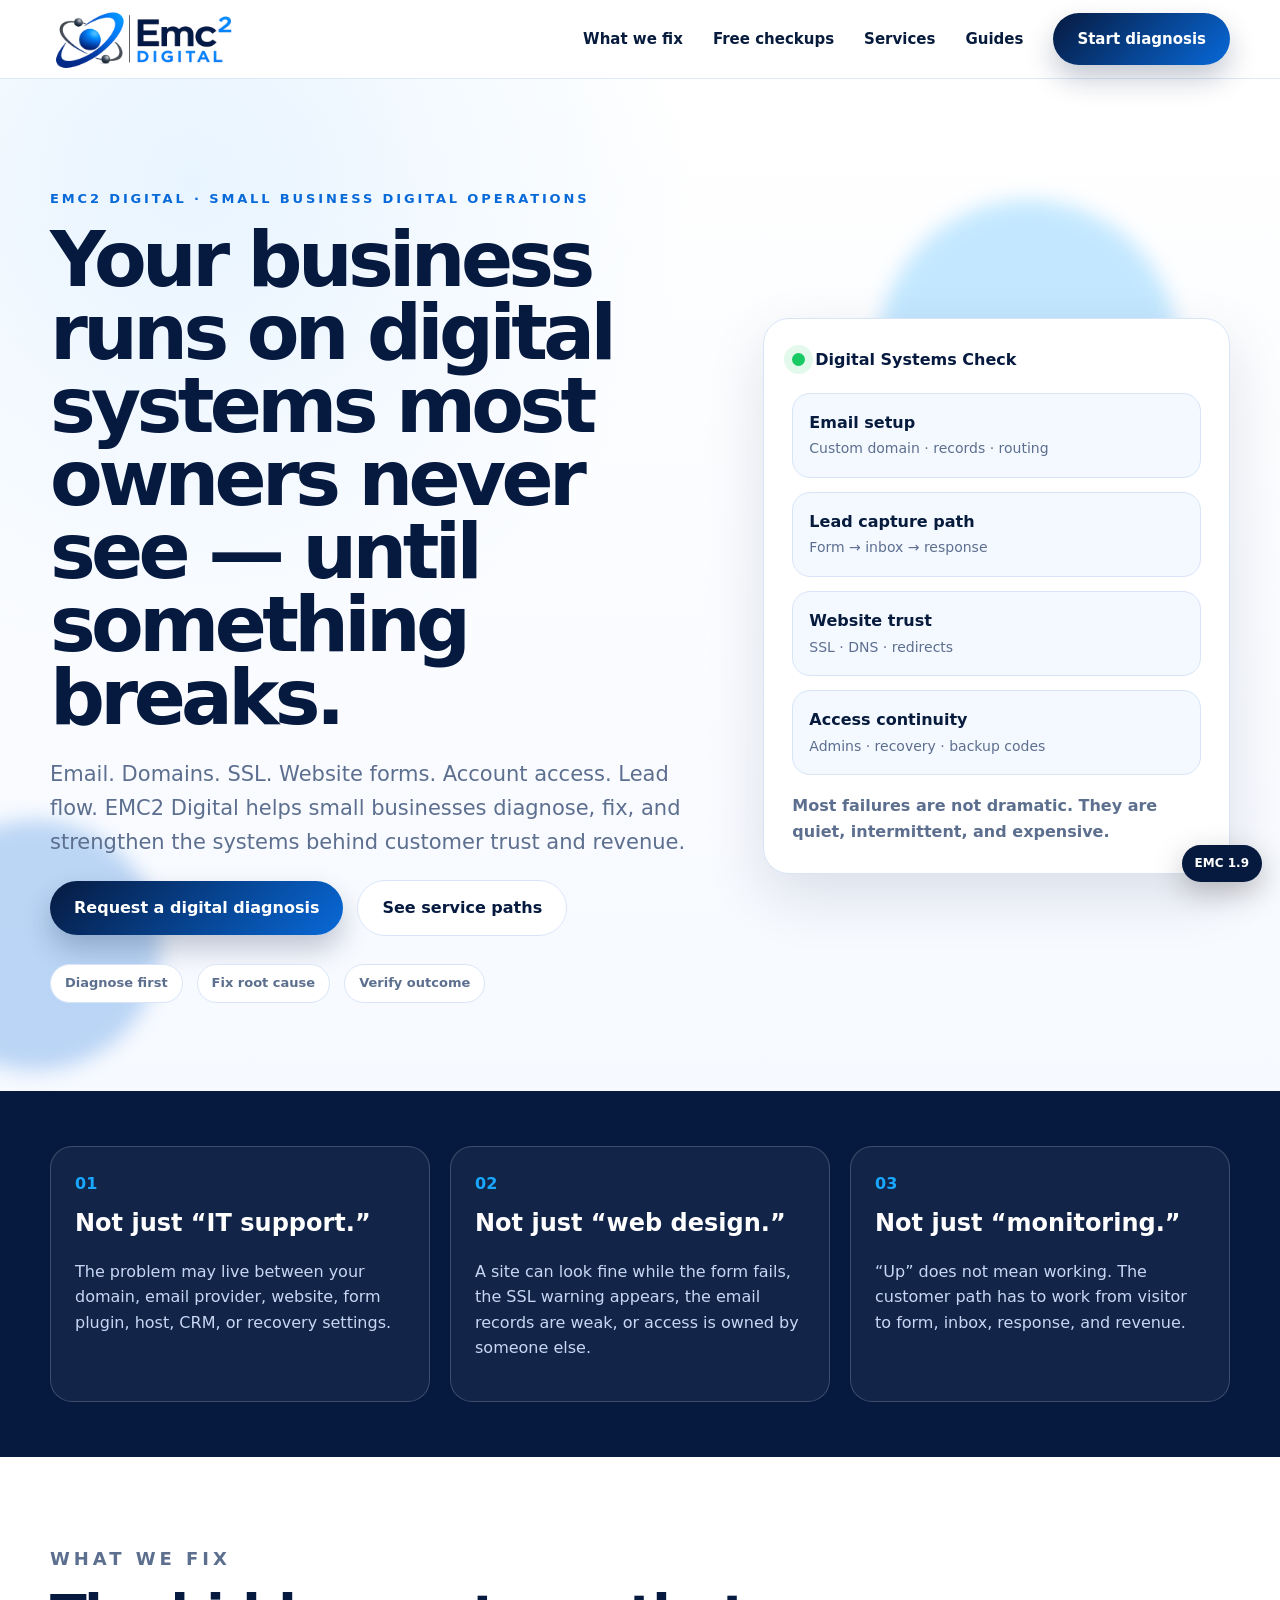
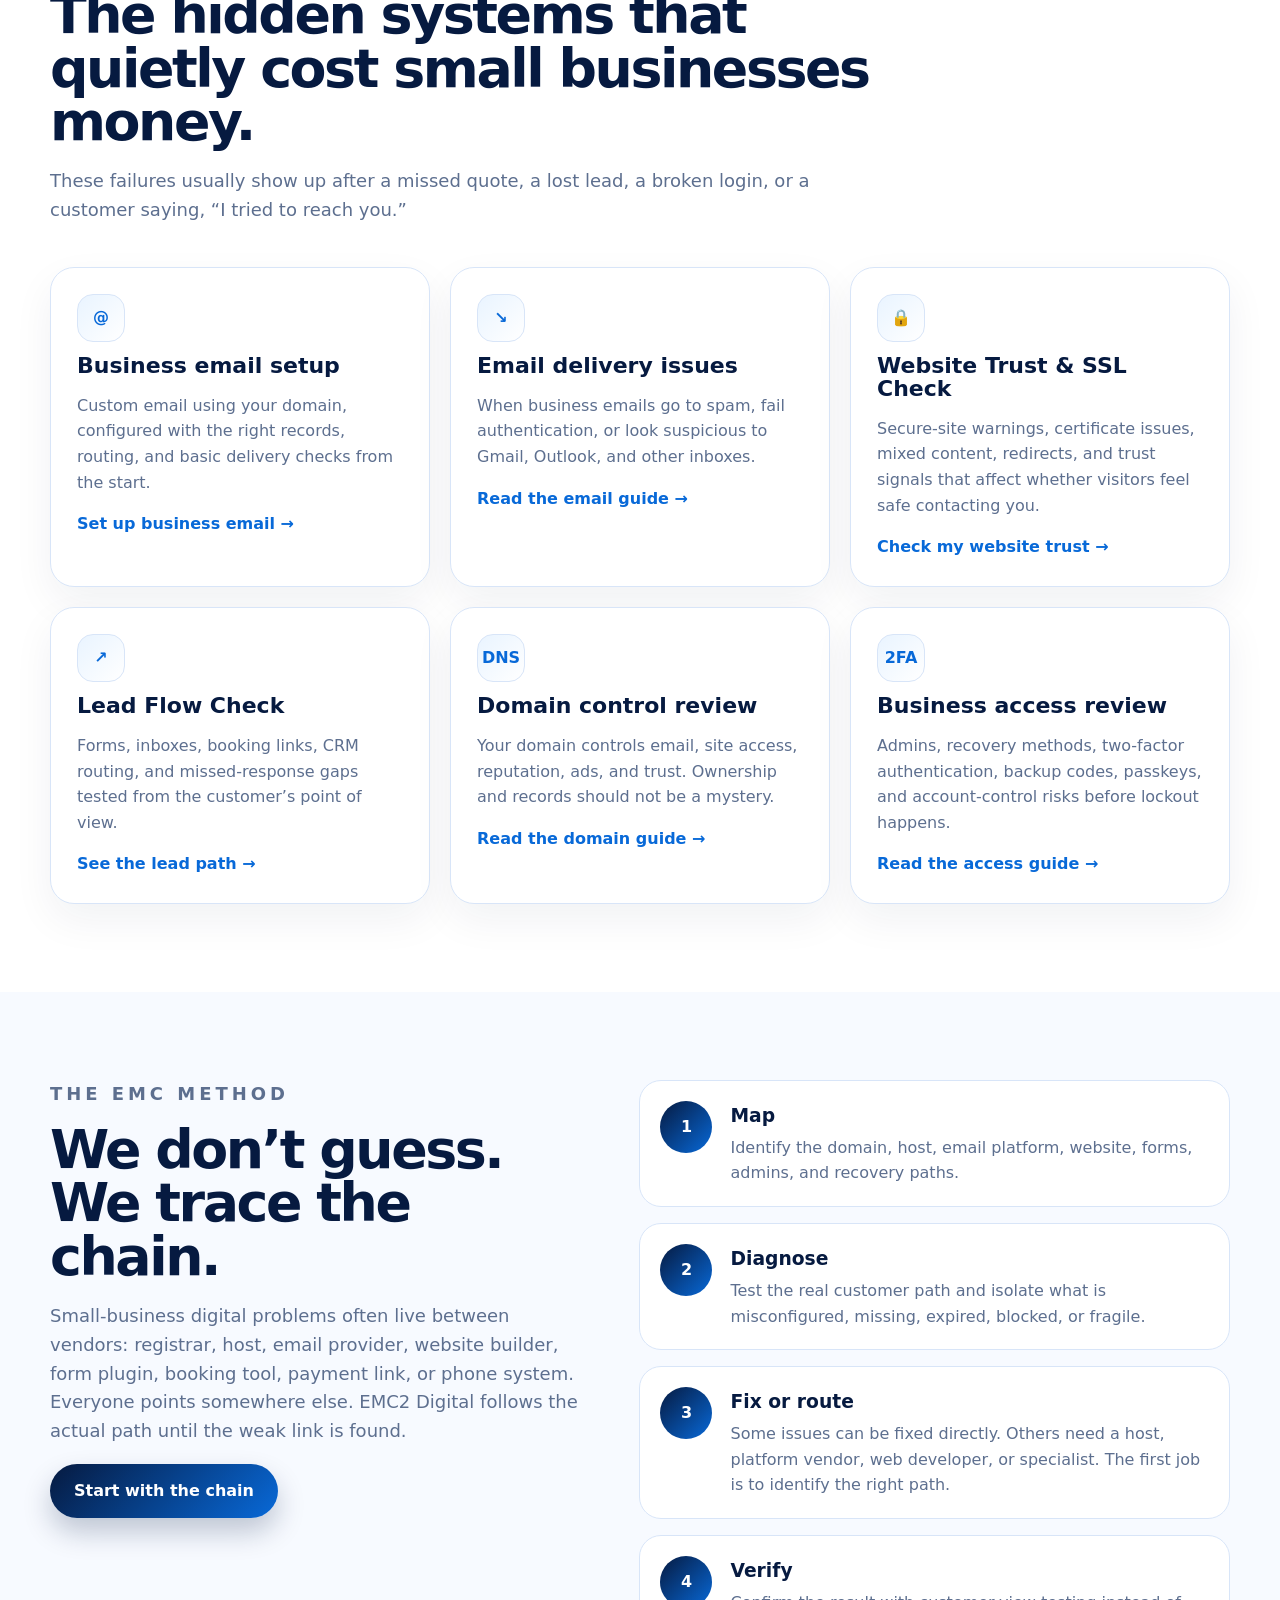
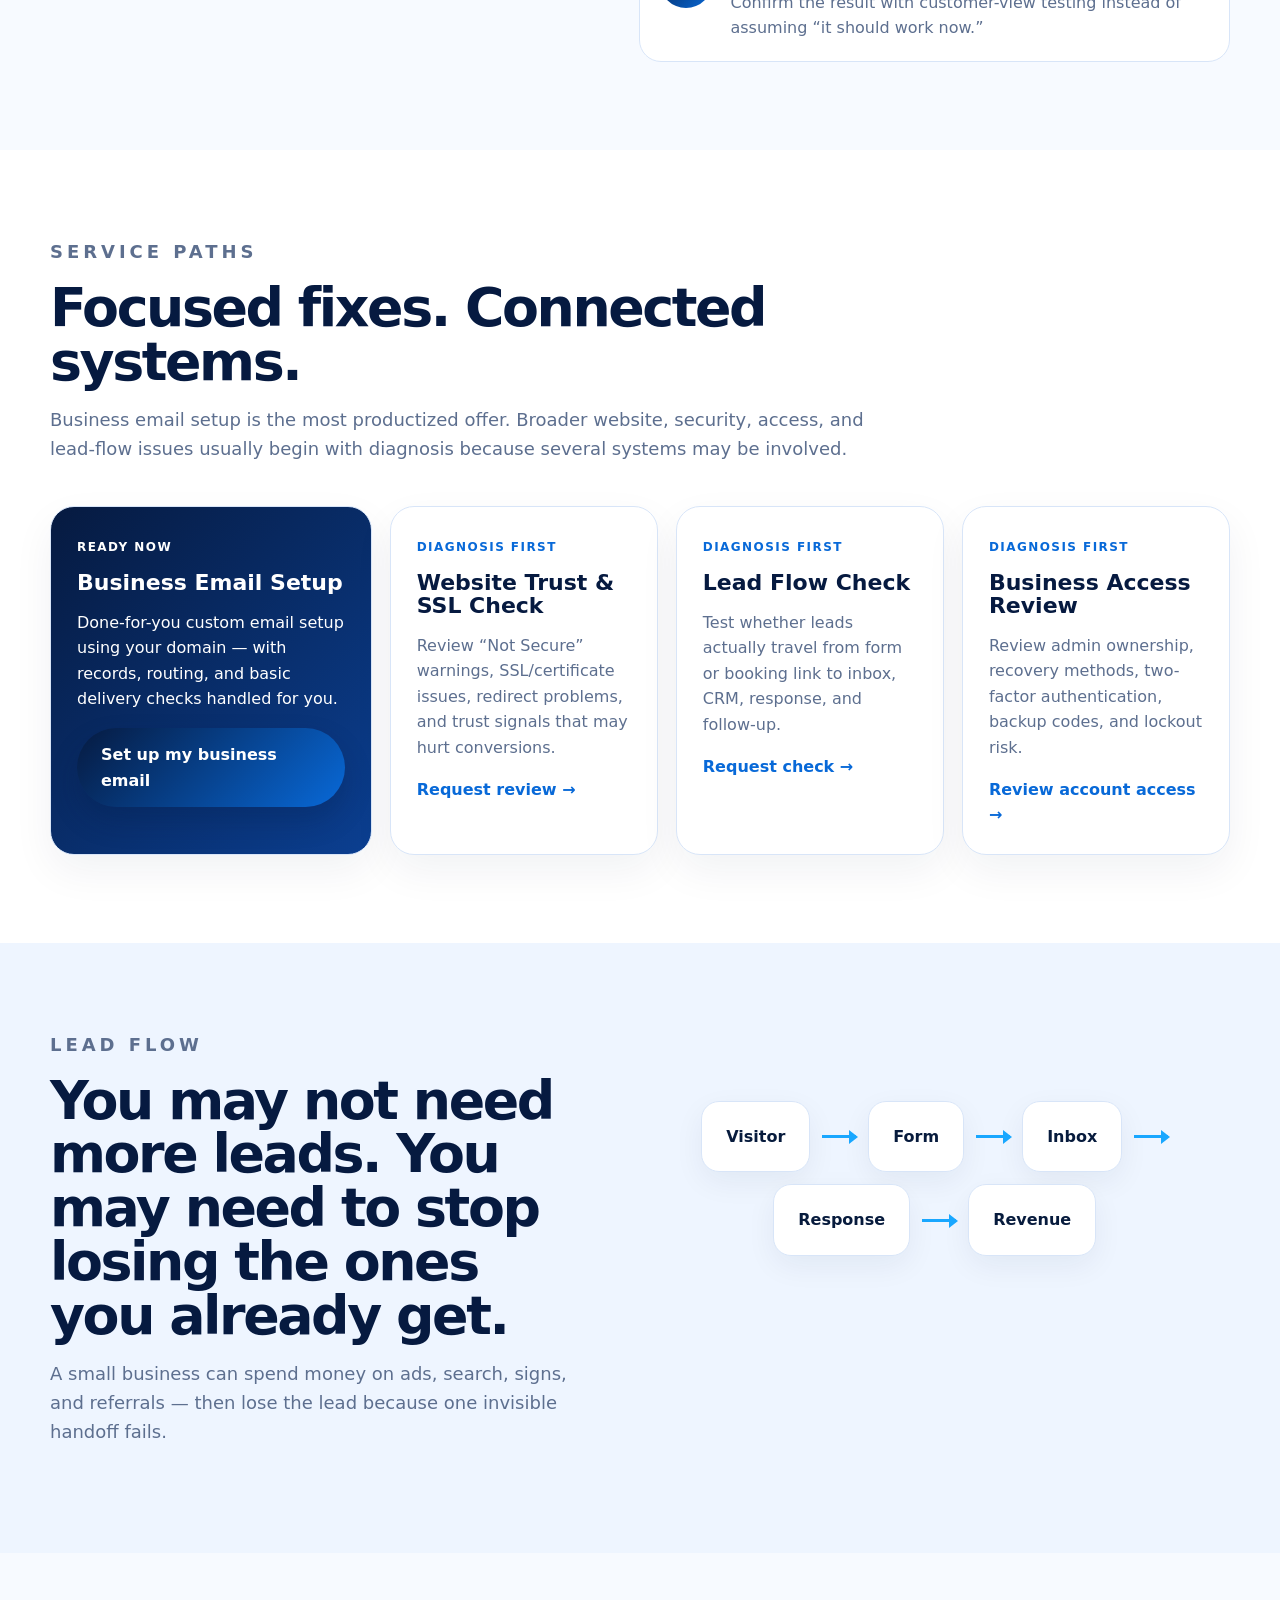
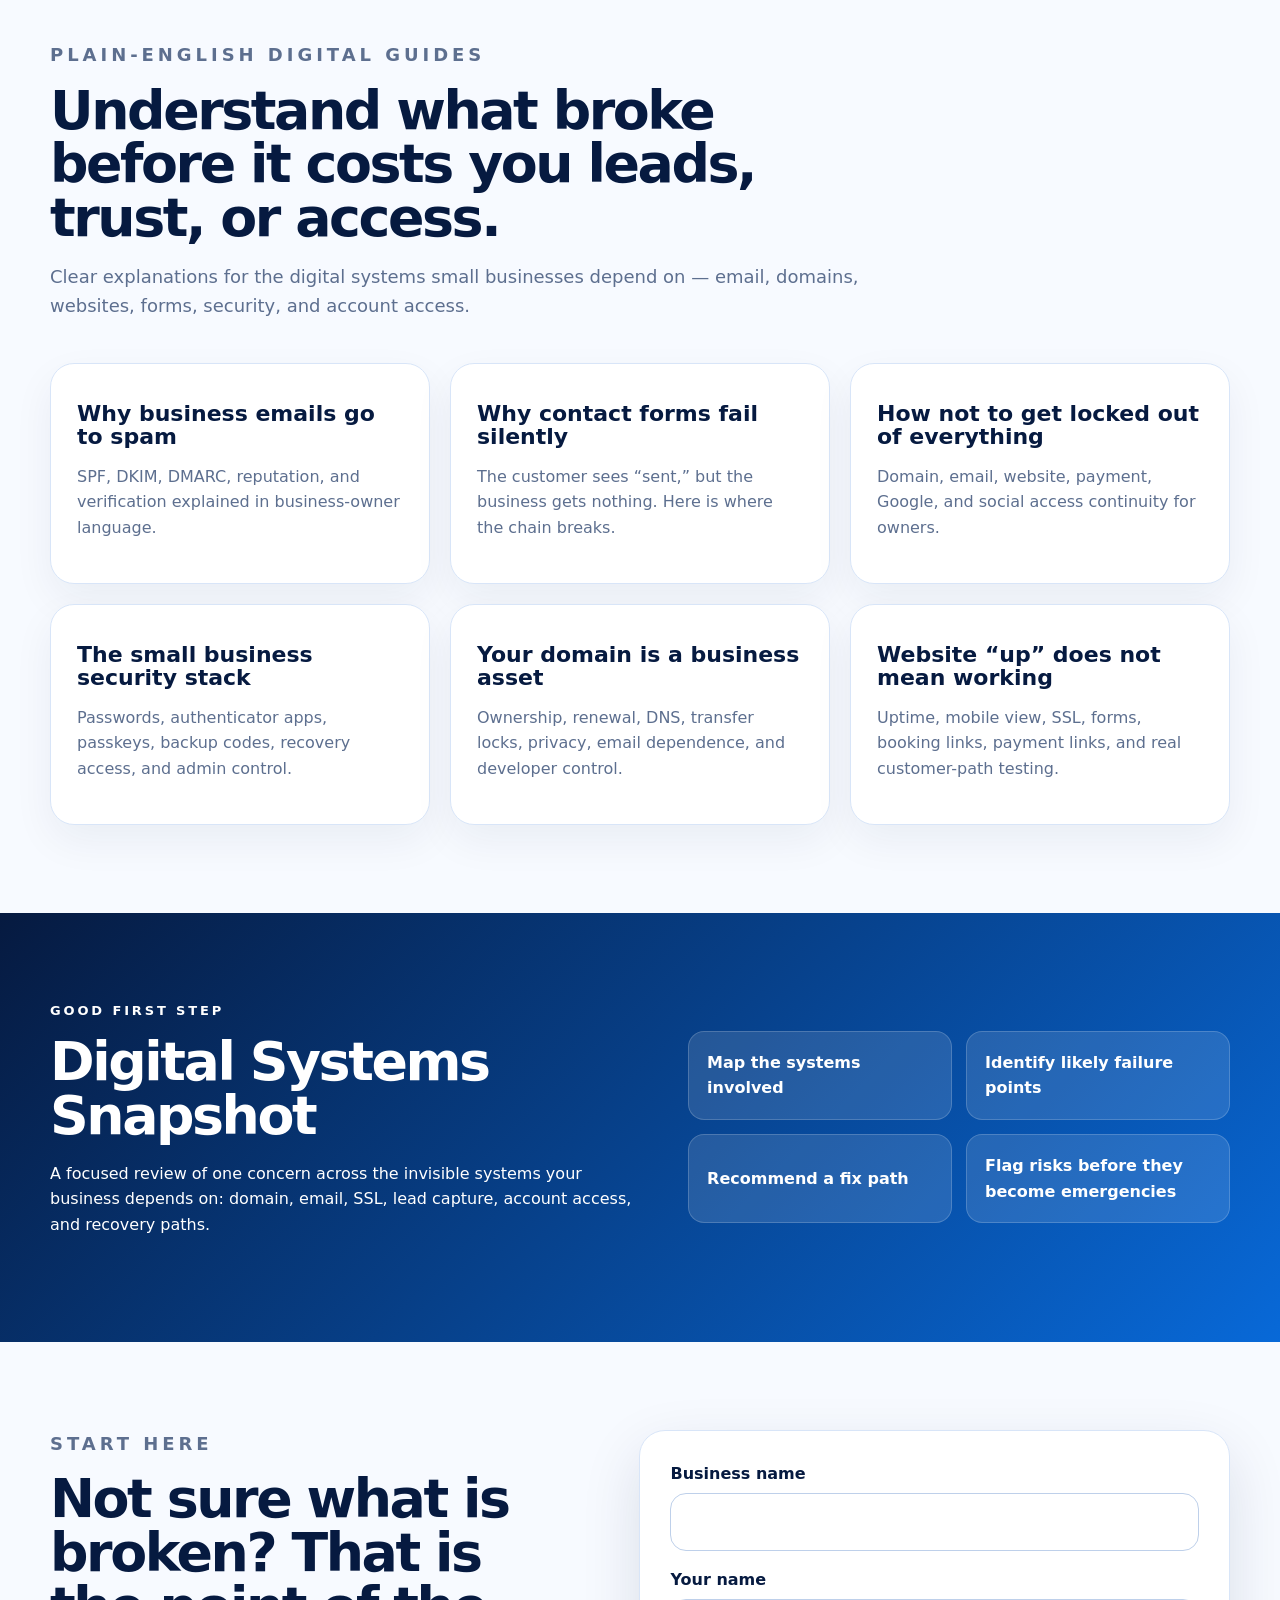
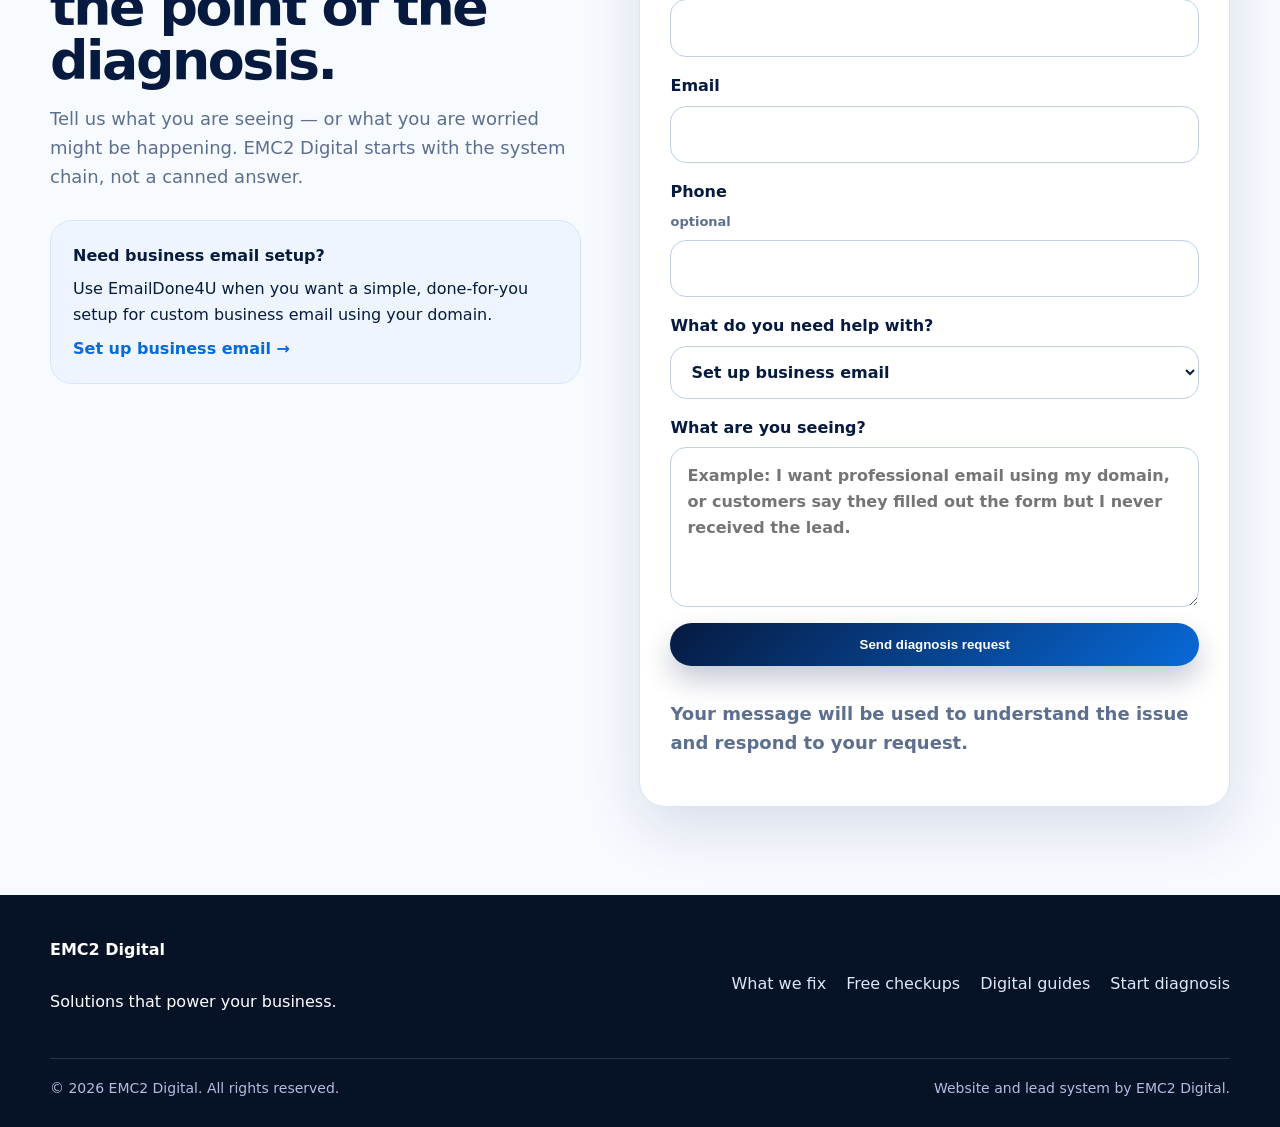
==== commit a2702a7a: "Link EMC2 homepage to free checkups" ====
--- a/index.html
+++ b/index.html
@@ -24,7 +24,7 @@
     <button class="nav-toggle" type="button" aria-label="Open navigation" aria-expanded="false" data-nav-toggle><span></span><span></span><span></span></button>
     <nav class="site-nav" data-nav>
       <a href="/index.html#systems">What we fix</a>
-      <a href="/index.html#method">Method</a>
+      <a href="/checkups.html">Free checkups</a>
       <a href="/index.html#services">Services</a>
       <a href="/index.html#guides">Guides</a>
       <a class="nav-cta" href="/index.html#contact">Start diagnosis</a>
@@ -172,6 +172,7 @@
     </div>
     <div class="footer-links">
       <a href="/index.html#systems">What we fix</a>
+      <a href="/checkups.html">Free checkups</a>
       <a href="/index.html#guides">Digital guides</a>
       <a href="/index.html#contact">Start diagnosis</a>
     </div>
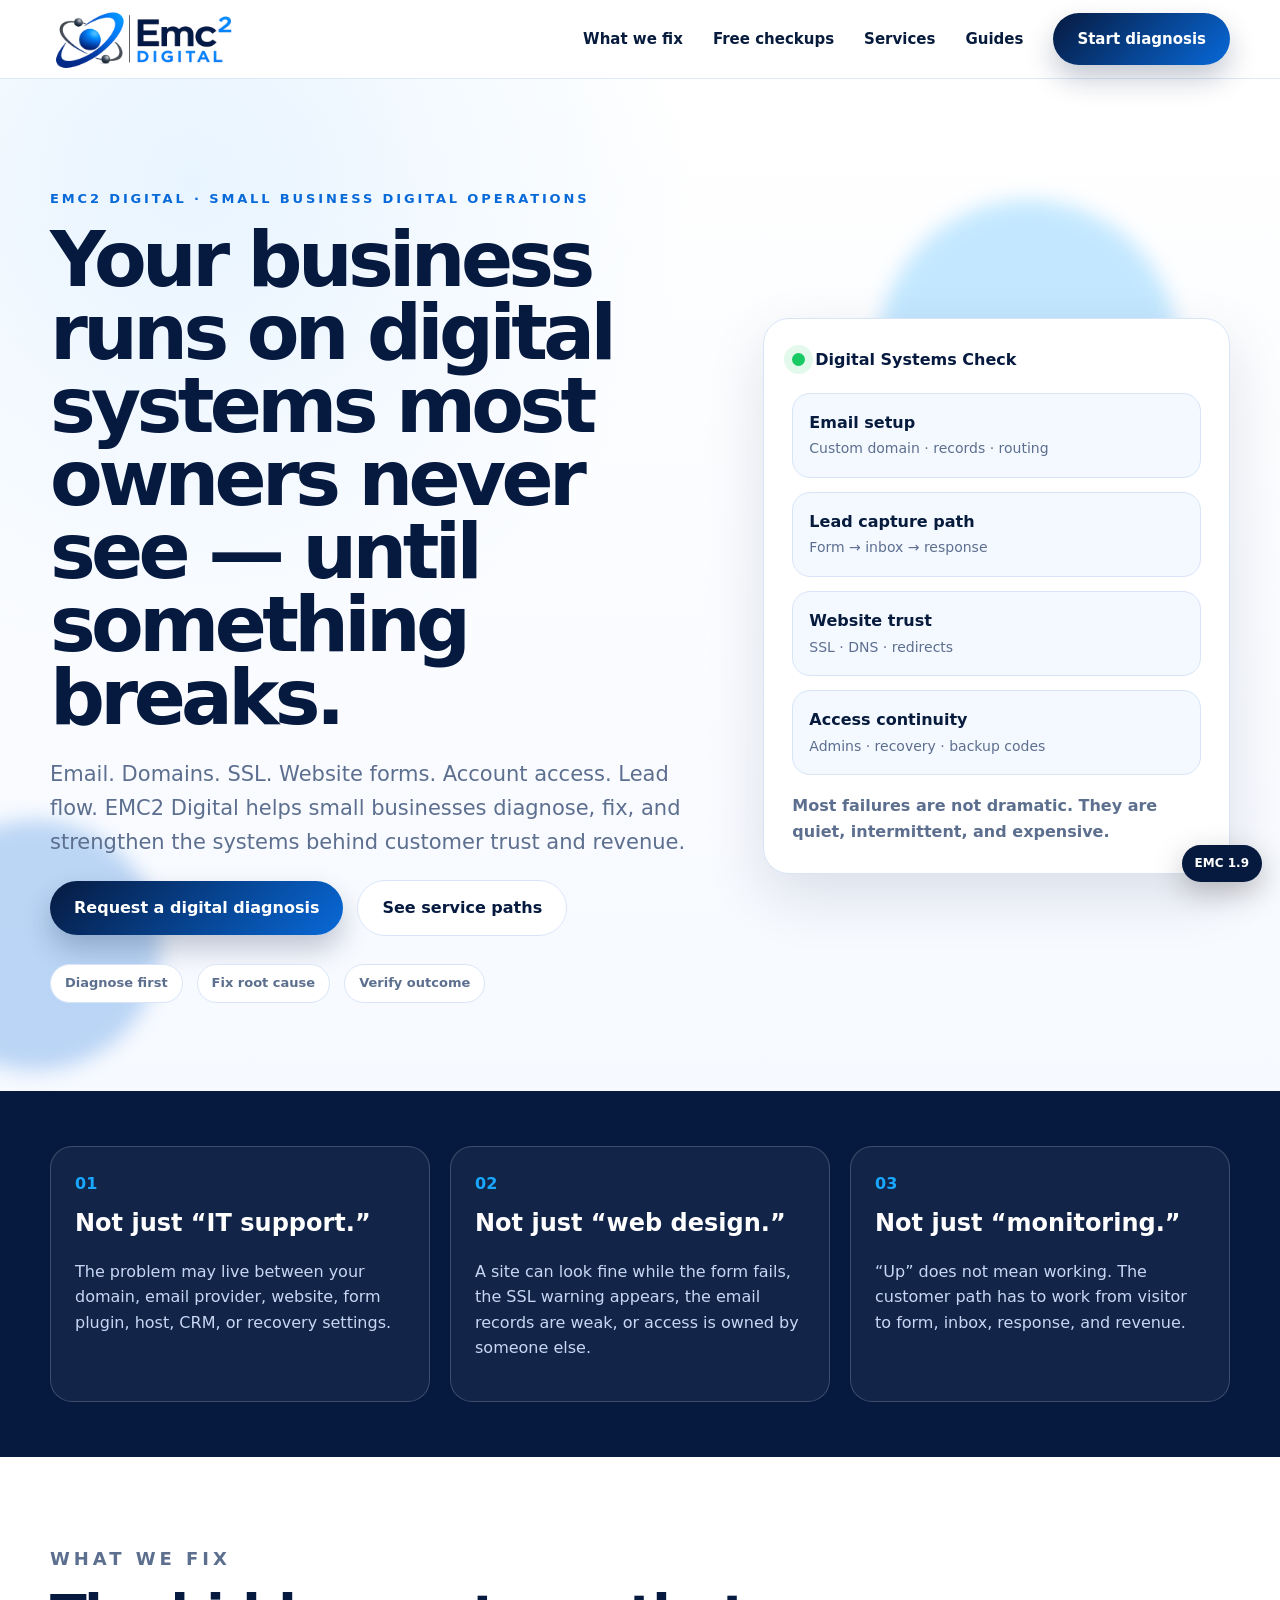
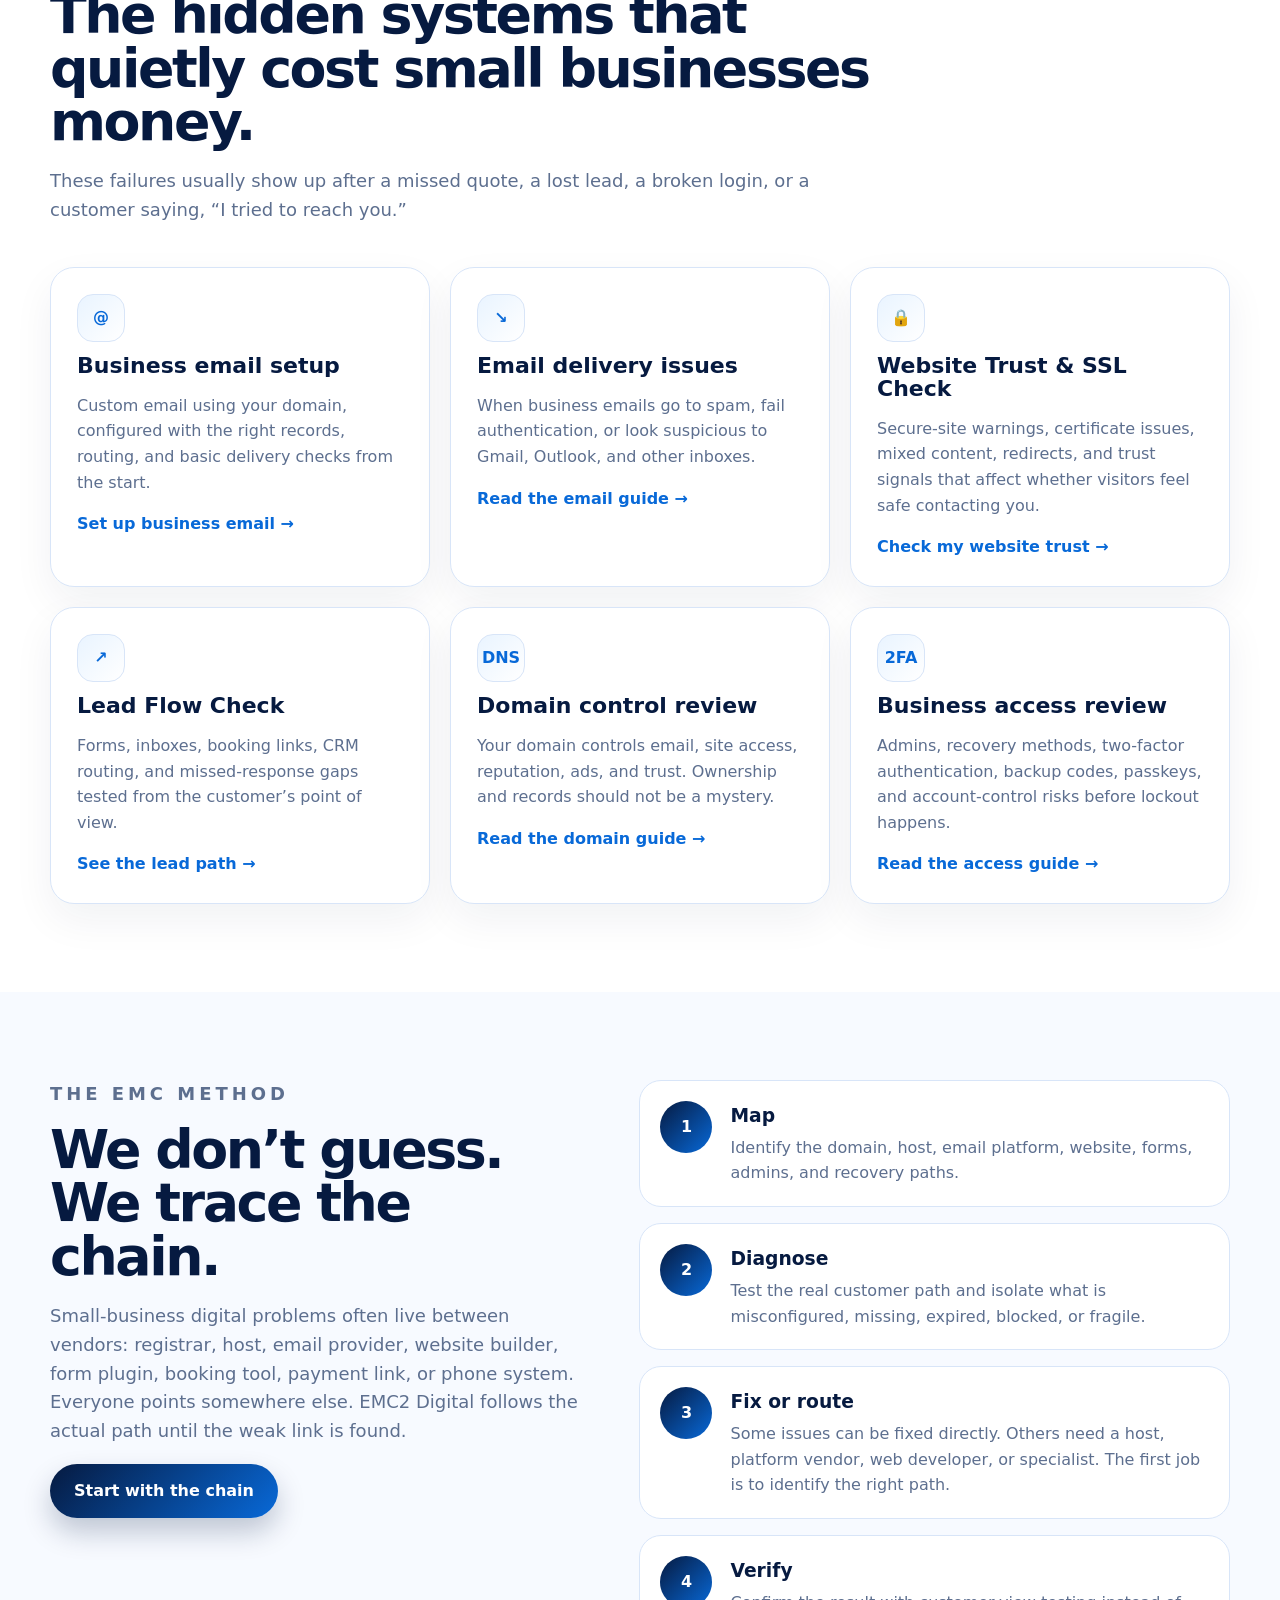
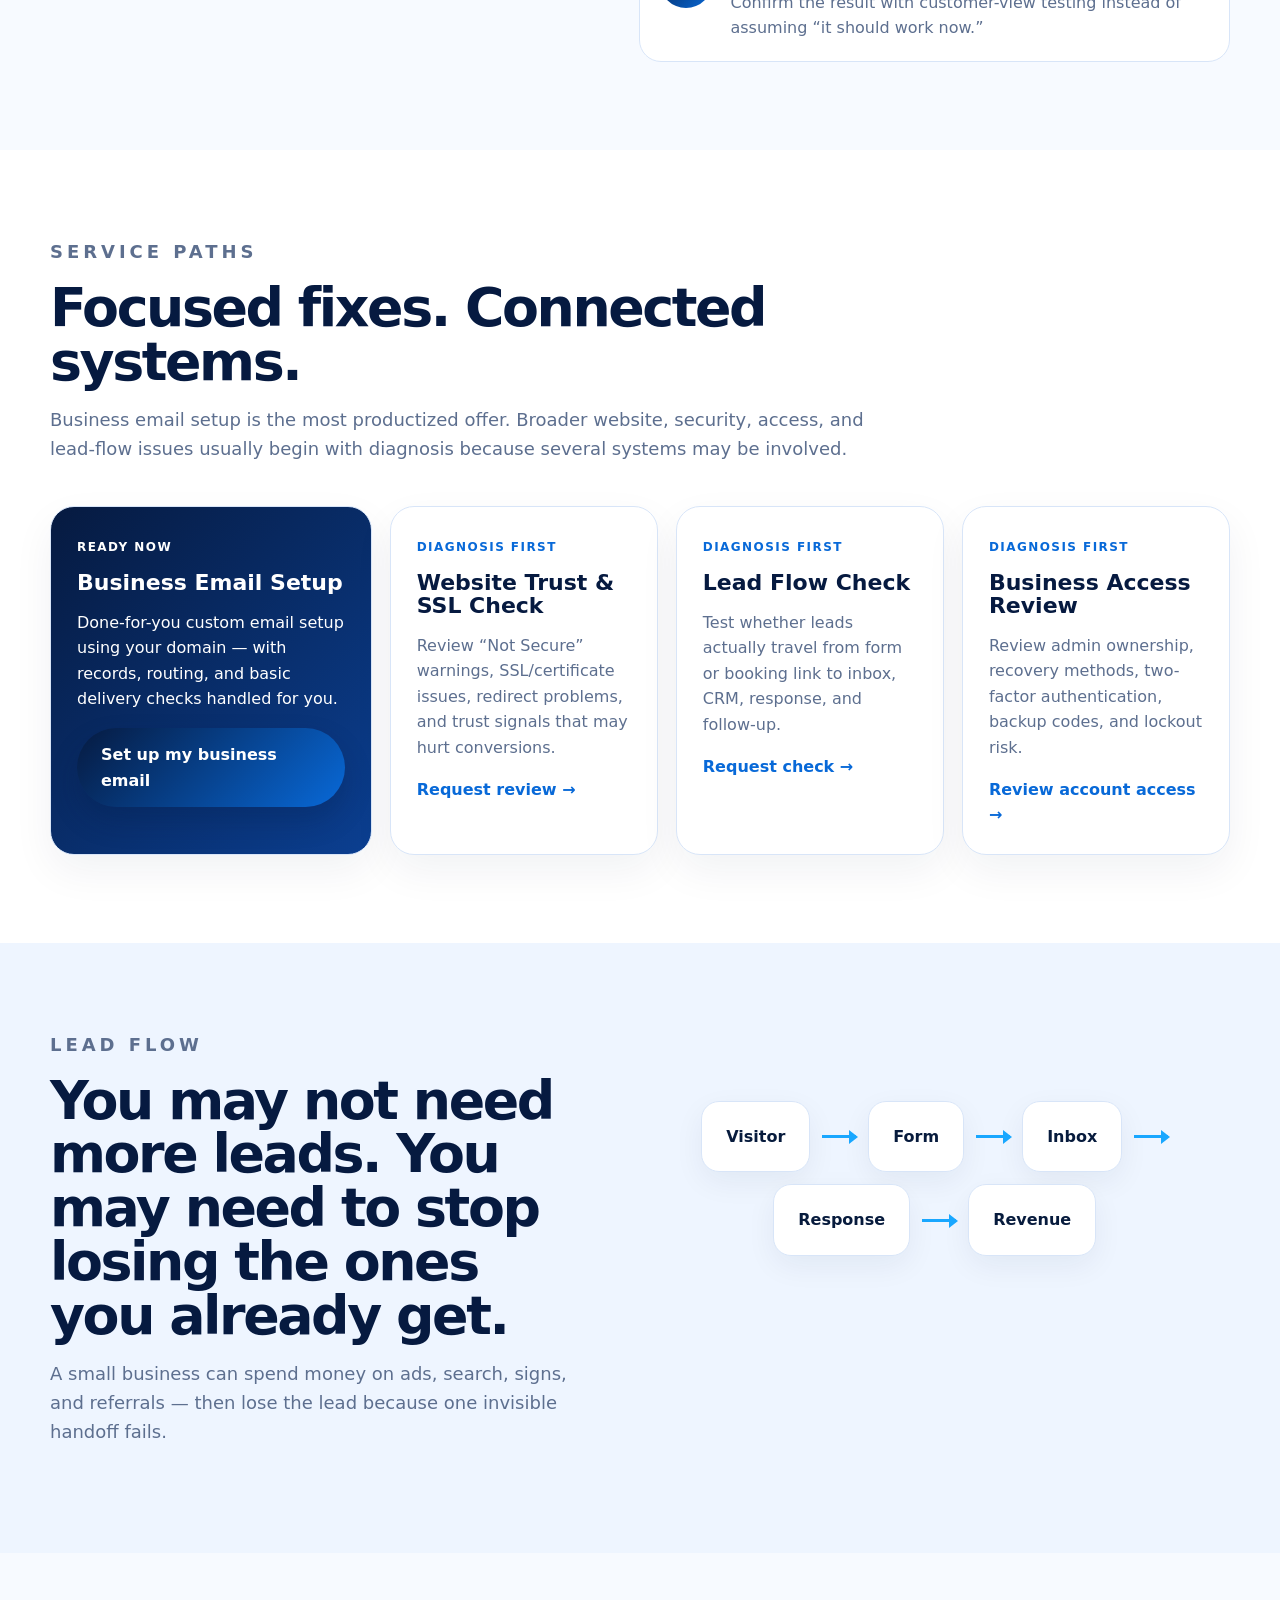
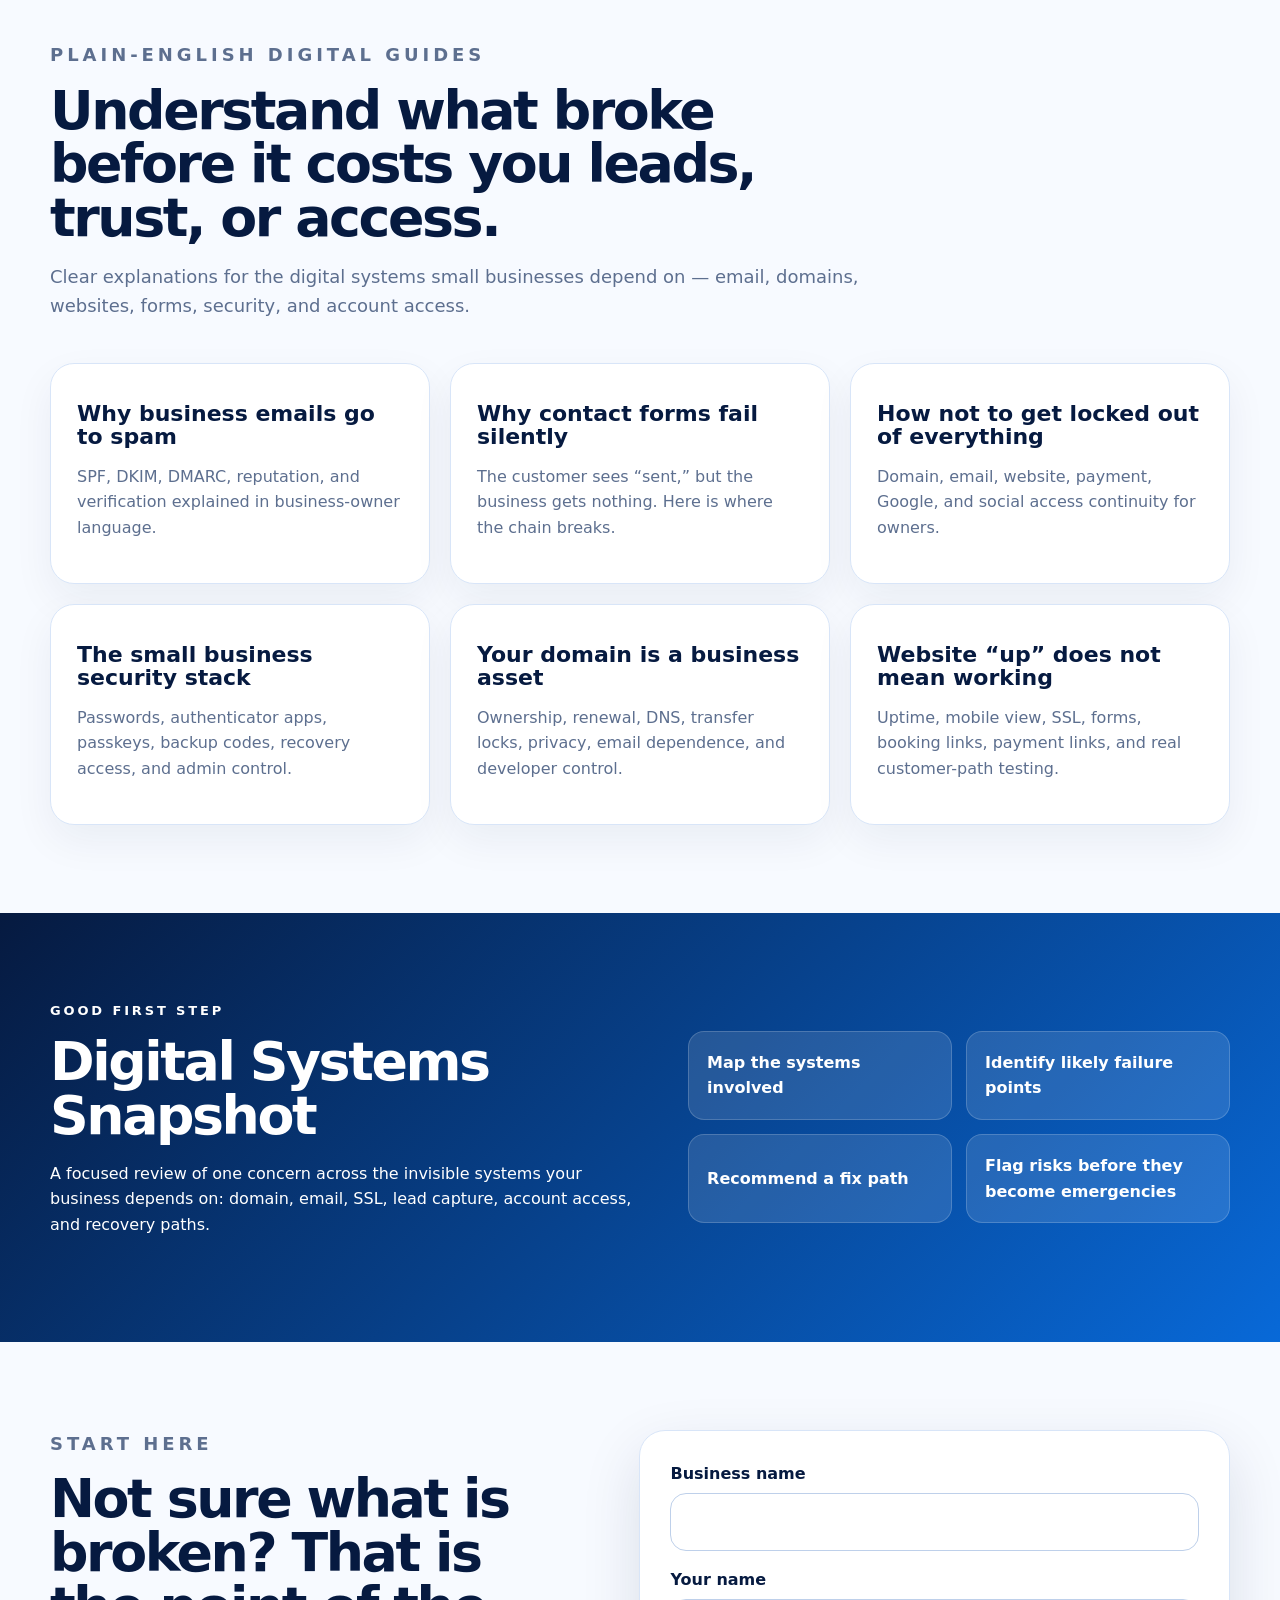
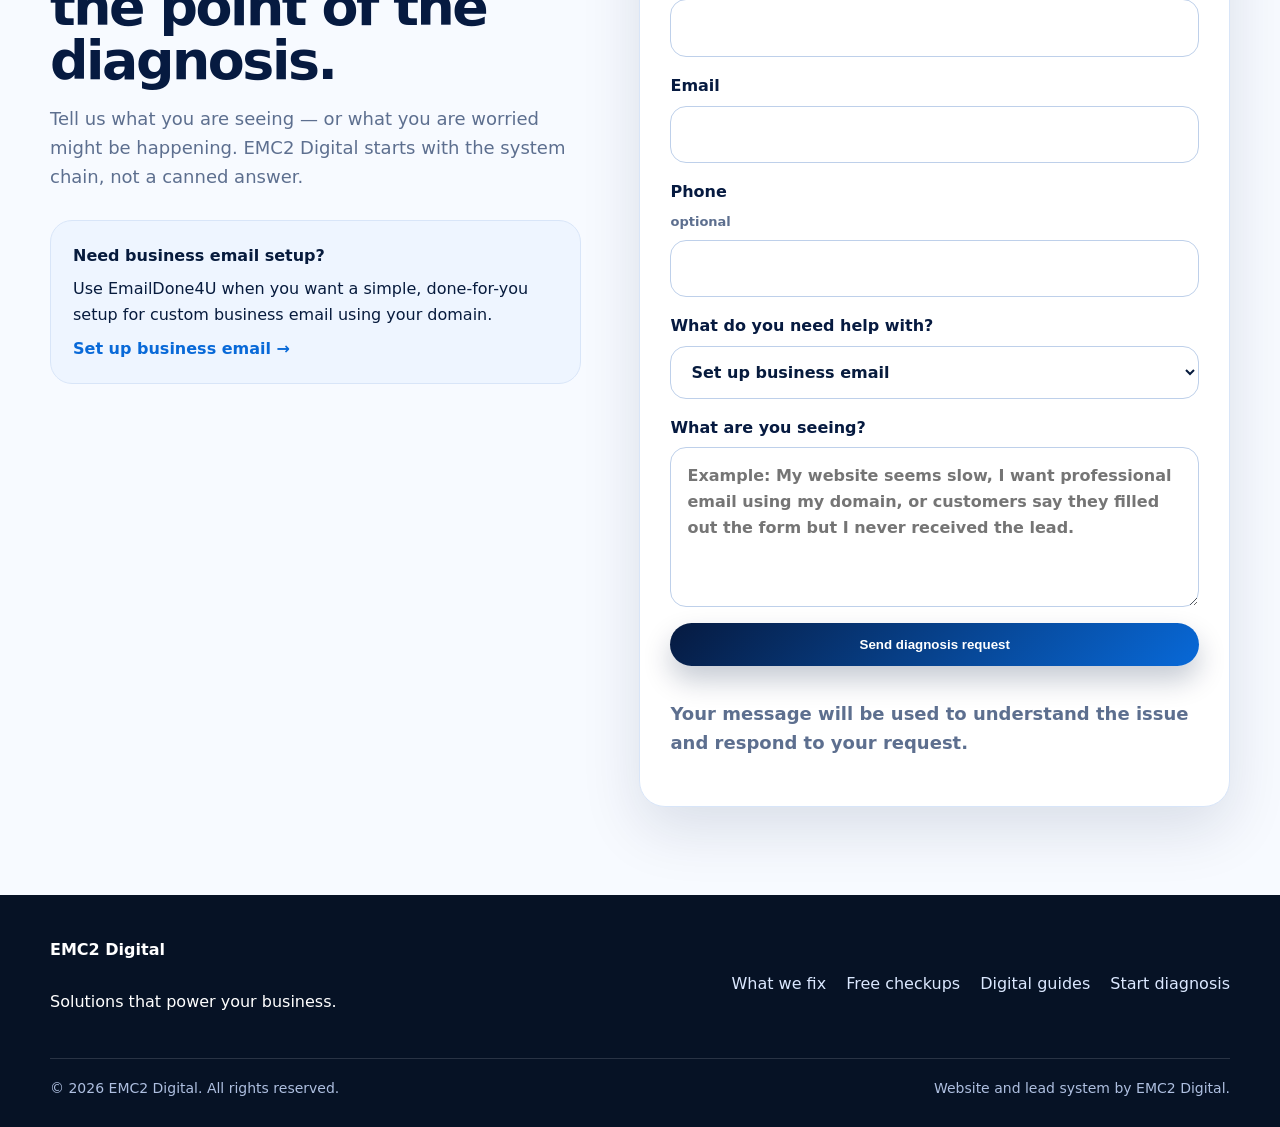
==== commit 2e414f7b: "Add slow website option to diagnosis form" ====
--- a/index.html
+++ b/index.html
@@ -150,13 +150,14 @@
         <select name="issue_type">
           <option>Set up business email</option>
           <option>Fix email delivery or spam issues</option>
+          <option>My website is slow</option>
           <option>Website trust / SSL warning</option>
           <option>Contact form or lost lead issue</option>
           <option>Account access / lockout concern</option>
           <option>Not sure — please diagnose</option>
         </select>
       </label>
-      <label>What are you seeing?<textarea name="message" rows="5" placeholder="Example: I want professional email using my domain, or customers say they filled out the form but I never received the lead."></textarea></label>
+      <label>What are you seeing?<textarea name="message" rows="5" placeholder="Example: My website seems slow, I want professional email using my domain, or customers say they filled out the form but I never received the lead."></textarea></label>
       <button class="btn btn-primary" type="submit">Send diagnosis request</button>
       <p class="form-foot">Your message will be used to understand the issue and respond to your request.</p>
     </form>
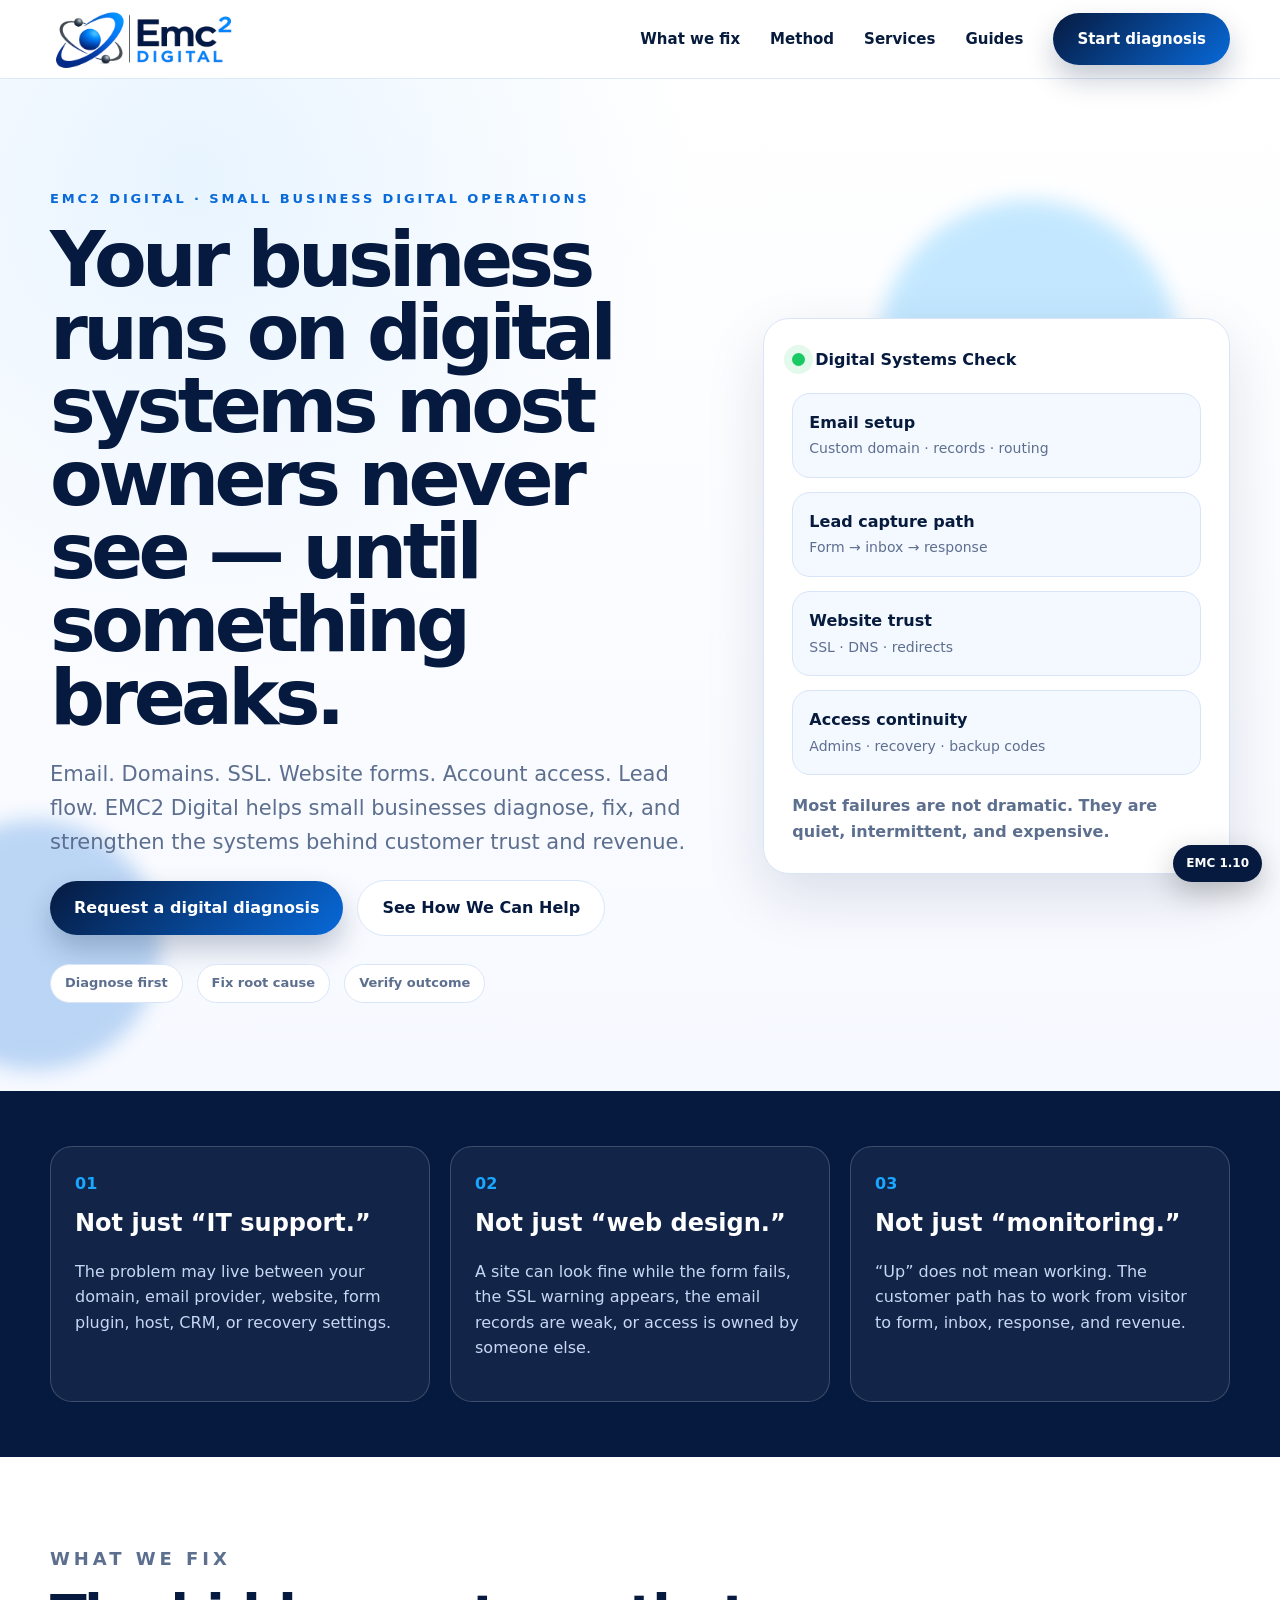
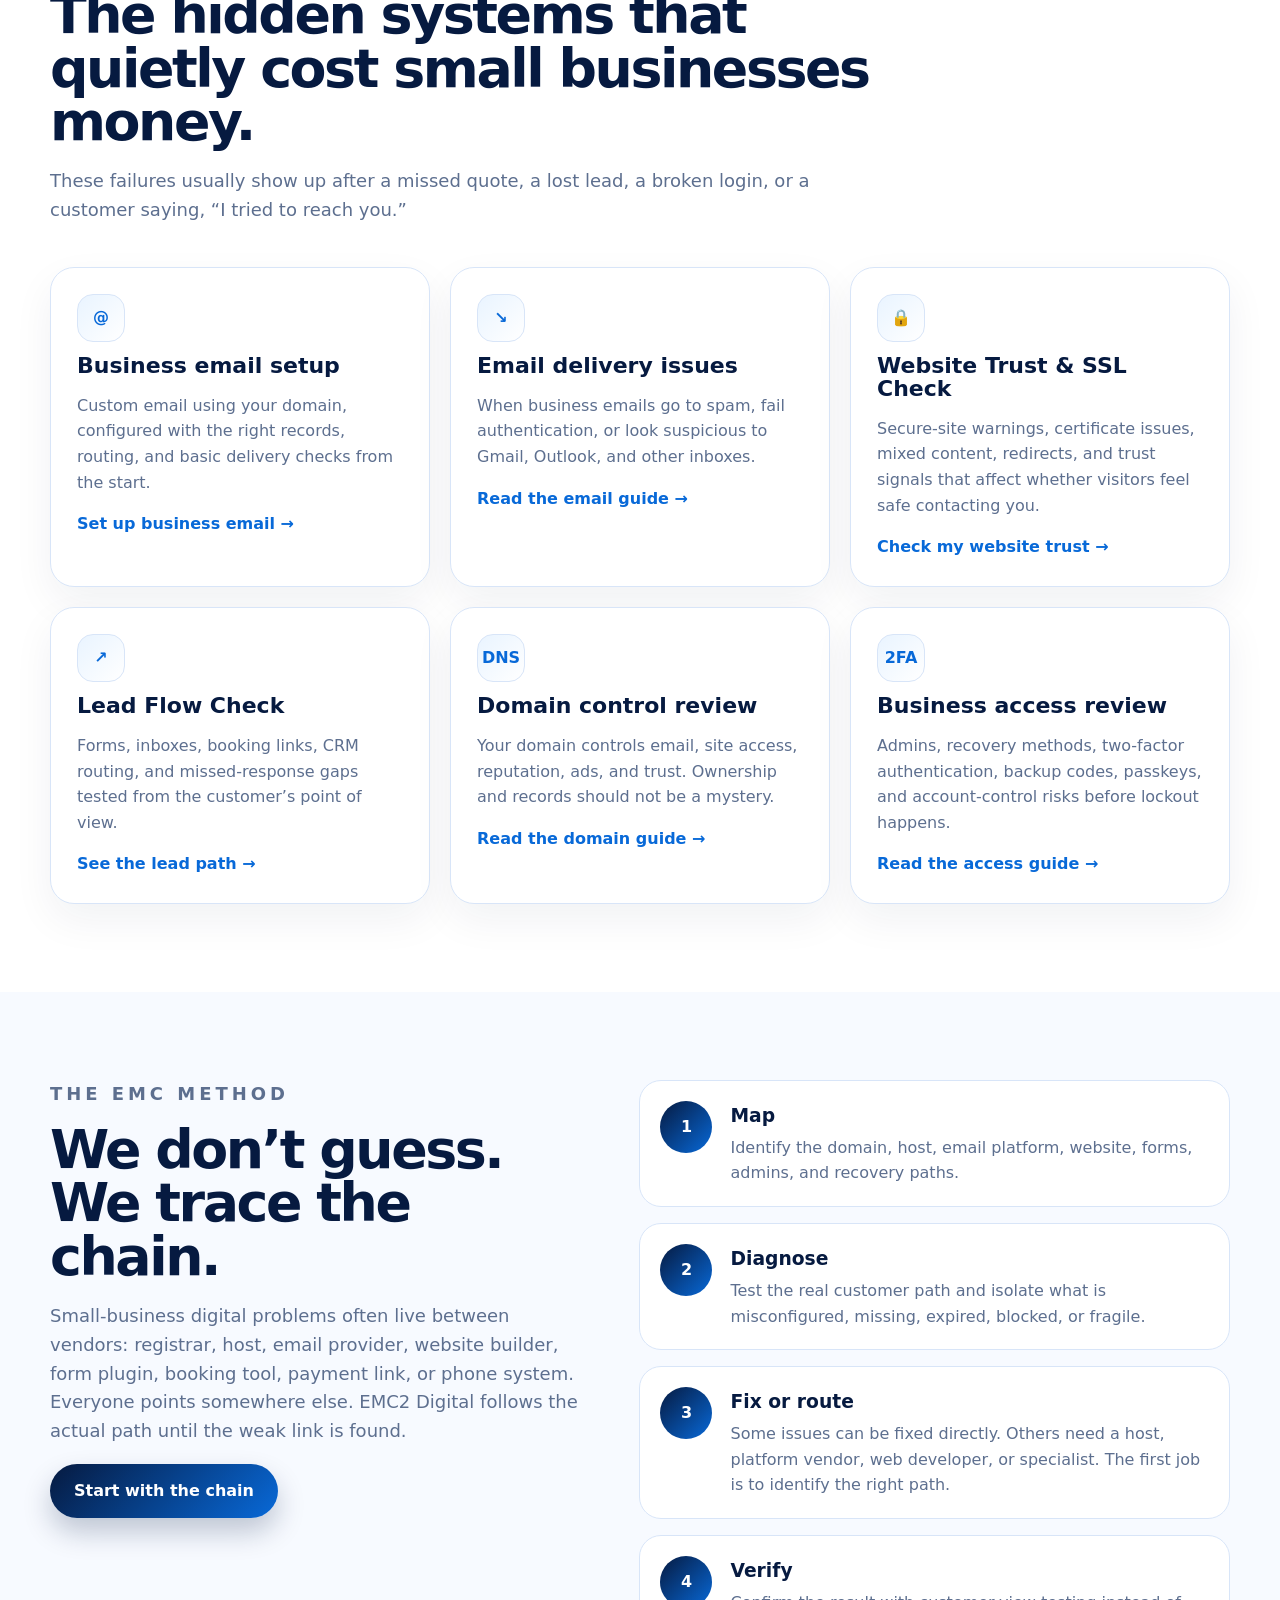
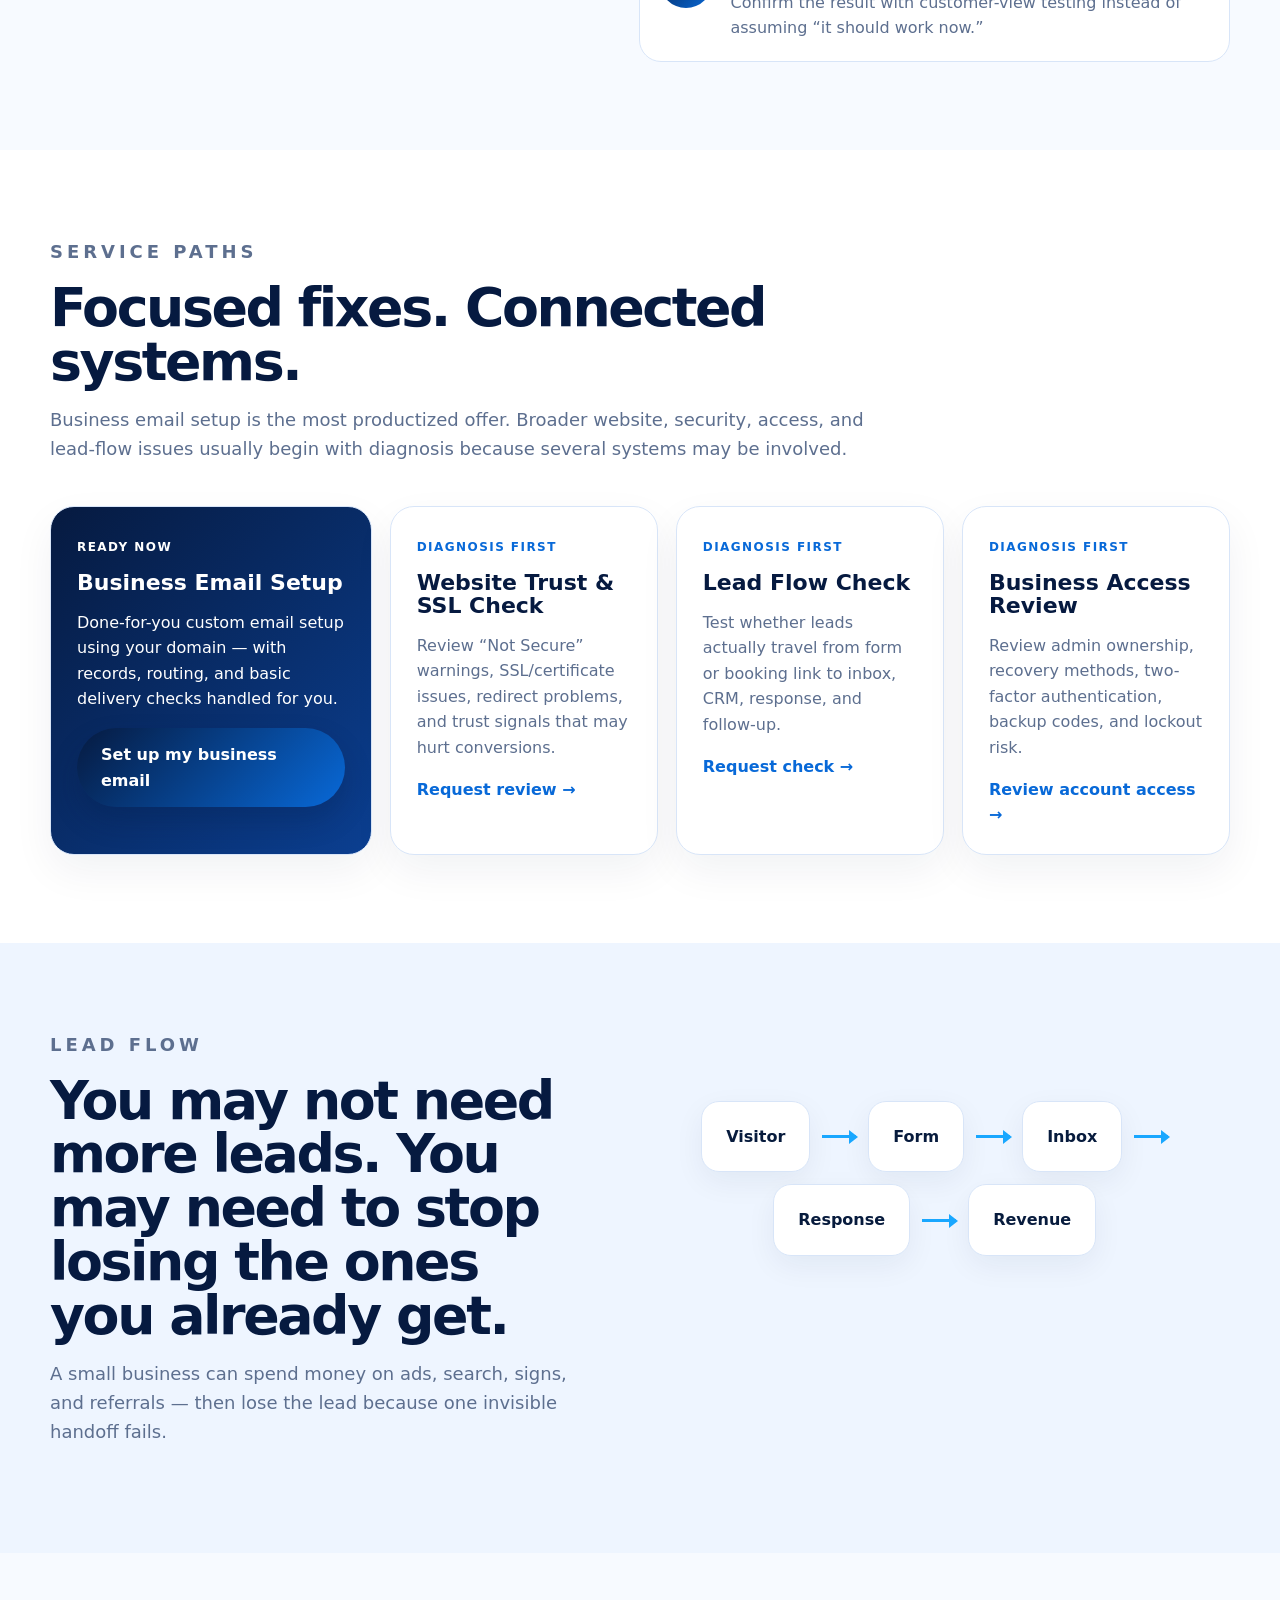
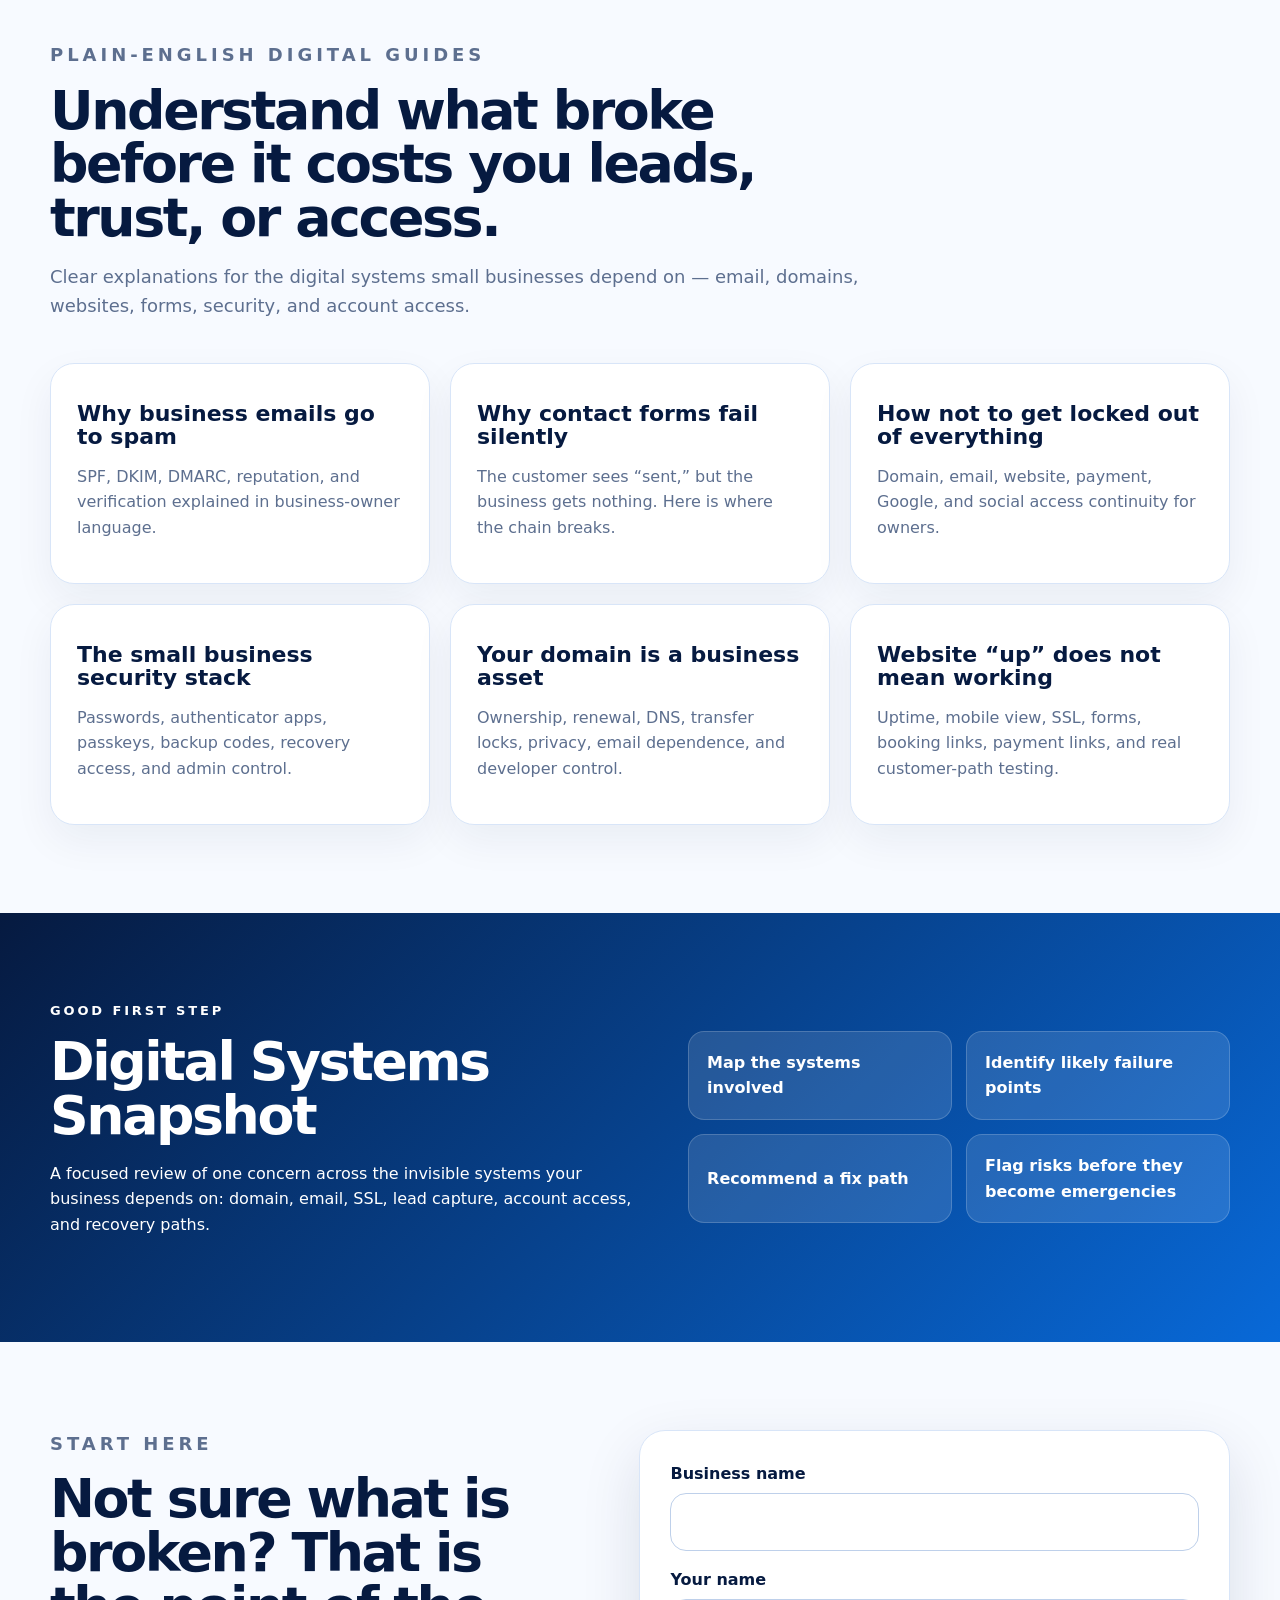
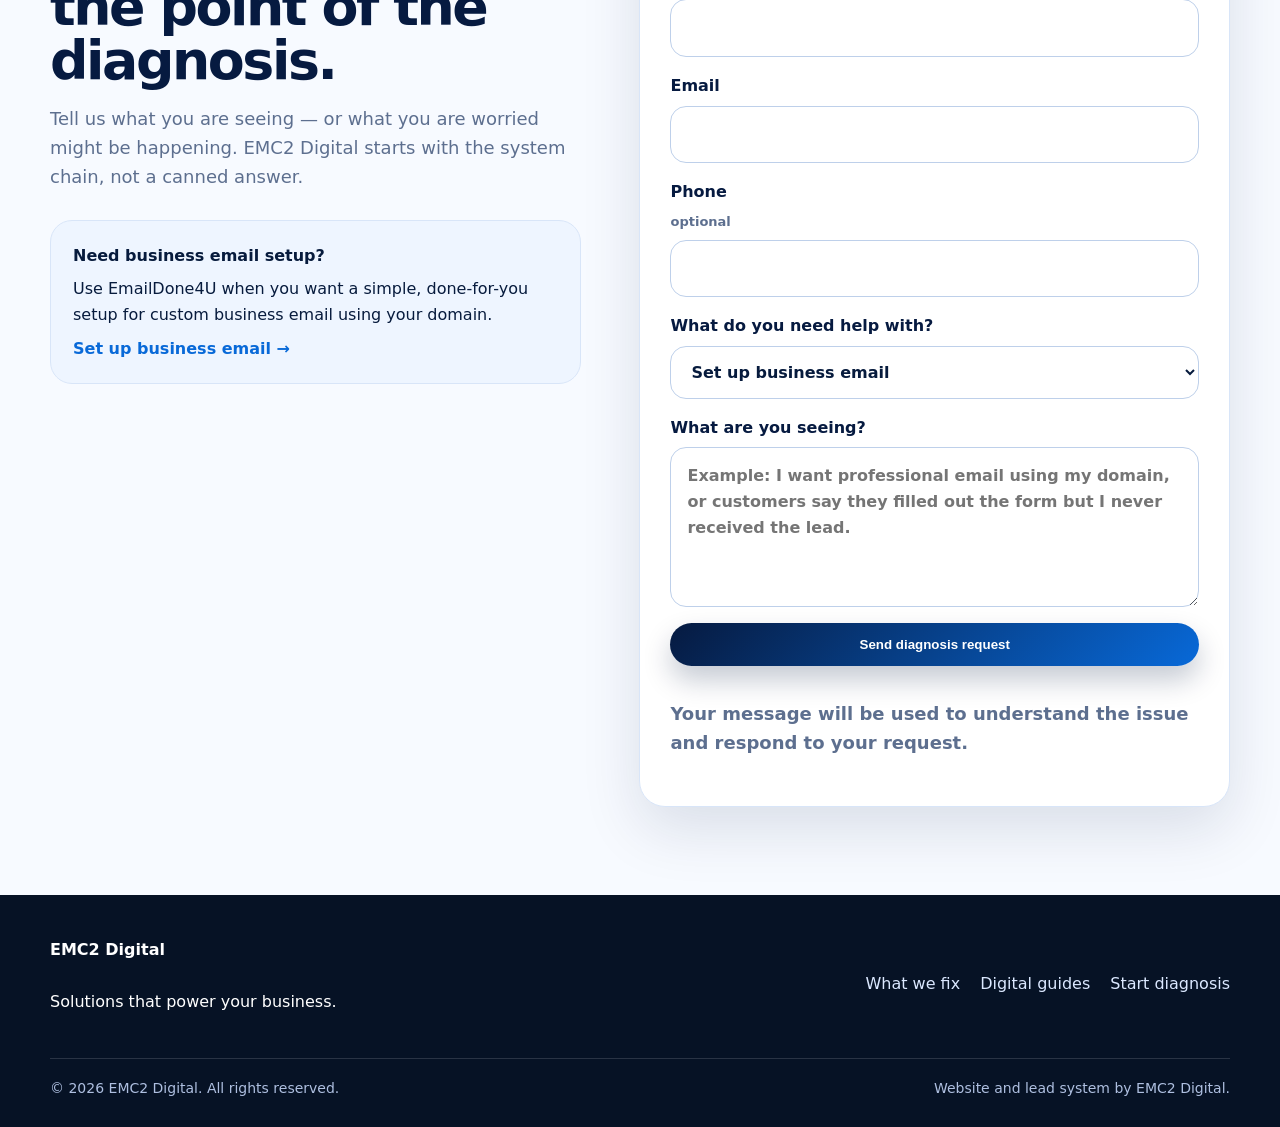
==== commit dee1c44d: "Hub V1.10 manual" ====
--- a/index.html
+++ b/index.html
@@ -12,7 +12,7 @@
   <meta property="og:image" content="/assets/images/emc2digital-logo-tagline.png" />
   <link rel="icon" href="/assets/images/favicon.svg" type="image/svg+xml" />
   <link rel="preload" as="image" href="/assets/images/emc2digital-logo-tagline.png" />
-  <link rel="stylesheet" href="/assets/css/styles.css?v=1.9" />
+  <link rel="stylesheet" href="/assets/css/styles.css?v=1.10" />
   
 </head>
 <body>
@@ -24,7 +24,7 @@
     <button class="nav-toggle" type="button" aria-label="Open navigation" aria-expanded="false" data-nav-toggle><span></span><span></span><span></span></button>
     <nav class="site-nav" data-nav>
       <a href="/index.html#systems">What we fix</a>
-      <a href="/checkups.html">Free checkups</a>
+      <a href="/index.html#method">Method</a>
       <a href="/index.html#services">Services</a>
       <a href="/index.html#guides">Guides</a>
       <a class="nav-cta" href="/index.html#contact">Start diagnosis</a>
@@ -41,7 +41,7 @@
       <p class="hero-sub">Email. Domains. SSL. Website forms. Account access. Lead flow. EMC2 Digital helps small businesses diagnose, fix, and strengthen the systems behind customer trust and revenue.</p>
       <div class="hero-actions">
         <a class="btn btn-primary" href="#contact">Request a digital diagnosis</a>
-        <a class="btn btn-secondary" href="#services">See service paths</a>
+        <a class="btn btn-secondary" href="#services">See How We Can Help</a>
       </div>
       <div class="trust-row" aria-label="Core operating principles"><span>Diagnose first</span><span>Fix root cause</span><span>Verify outcome</span></div>
     </div>
@@ -150,14 +150,13 @@
         <select name="issue_type">
           <option>Set up business email</option>
           <option>Fix email delivery or spam issues</option>
-          <option>My website is slow</option>
           <option>Website trust / SSL warning</option>
           <option>Contact form or lost lead issue</option>
           <option>Account access / lockout concern</option>
           <option>Not sure — please diagnose</option>
         </select>
       </label>
-      <label>What are you seeing?<textarea name="message" rows="5" placeholder="Example: My website seems slow, I want professional email using my domain, or customers say they filled out the form but I never received the lead."></textarea></label>
+      <label>What are you seeing?<textarea name="message" rows="5" placeholder="Example: I want professional email using my domain, or customers say they filled out the form but I never received the lead."></textarea></label>
       <button class="btn btn-primary" type="submit">Send diagnosis request</button>
       <p class="form-foot">Your message will be used to understand the issue and respond to your request.</p>
     </form>
@@ -173,7 +172,6 @@
     </div>
     <div class="footer-links">
       <a href="/index.html#systems">What we fix</a>
-      <a href="/checkups.html">Free checkups</a>
       <a href="/index.html#guides">Digital guides</a>
       <a href="/index.html#contact">Start diagnosis</a>
     </div>
@@ -183,7 +181,7 @@
     <span>Website and lead system by EMC2 Digital.</span>
   </div>
 </footer>
-<div class="version-badge" aria-label="Page version">EMC 1.9</div>
-<script src="/assets/js/main.js?v=1.9"></script>
+<div class="version-badge" aria-label="Page version">EMC 1.10</div>
+<script src="/assets/js/main.js?v=1.10"></script>
 </body>
 </html>
